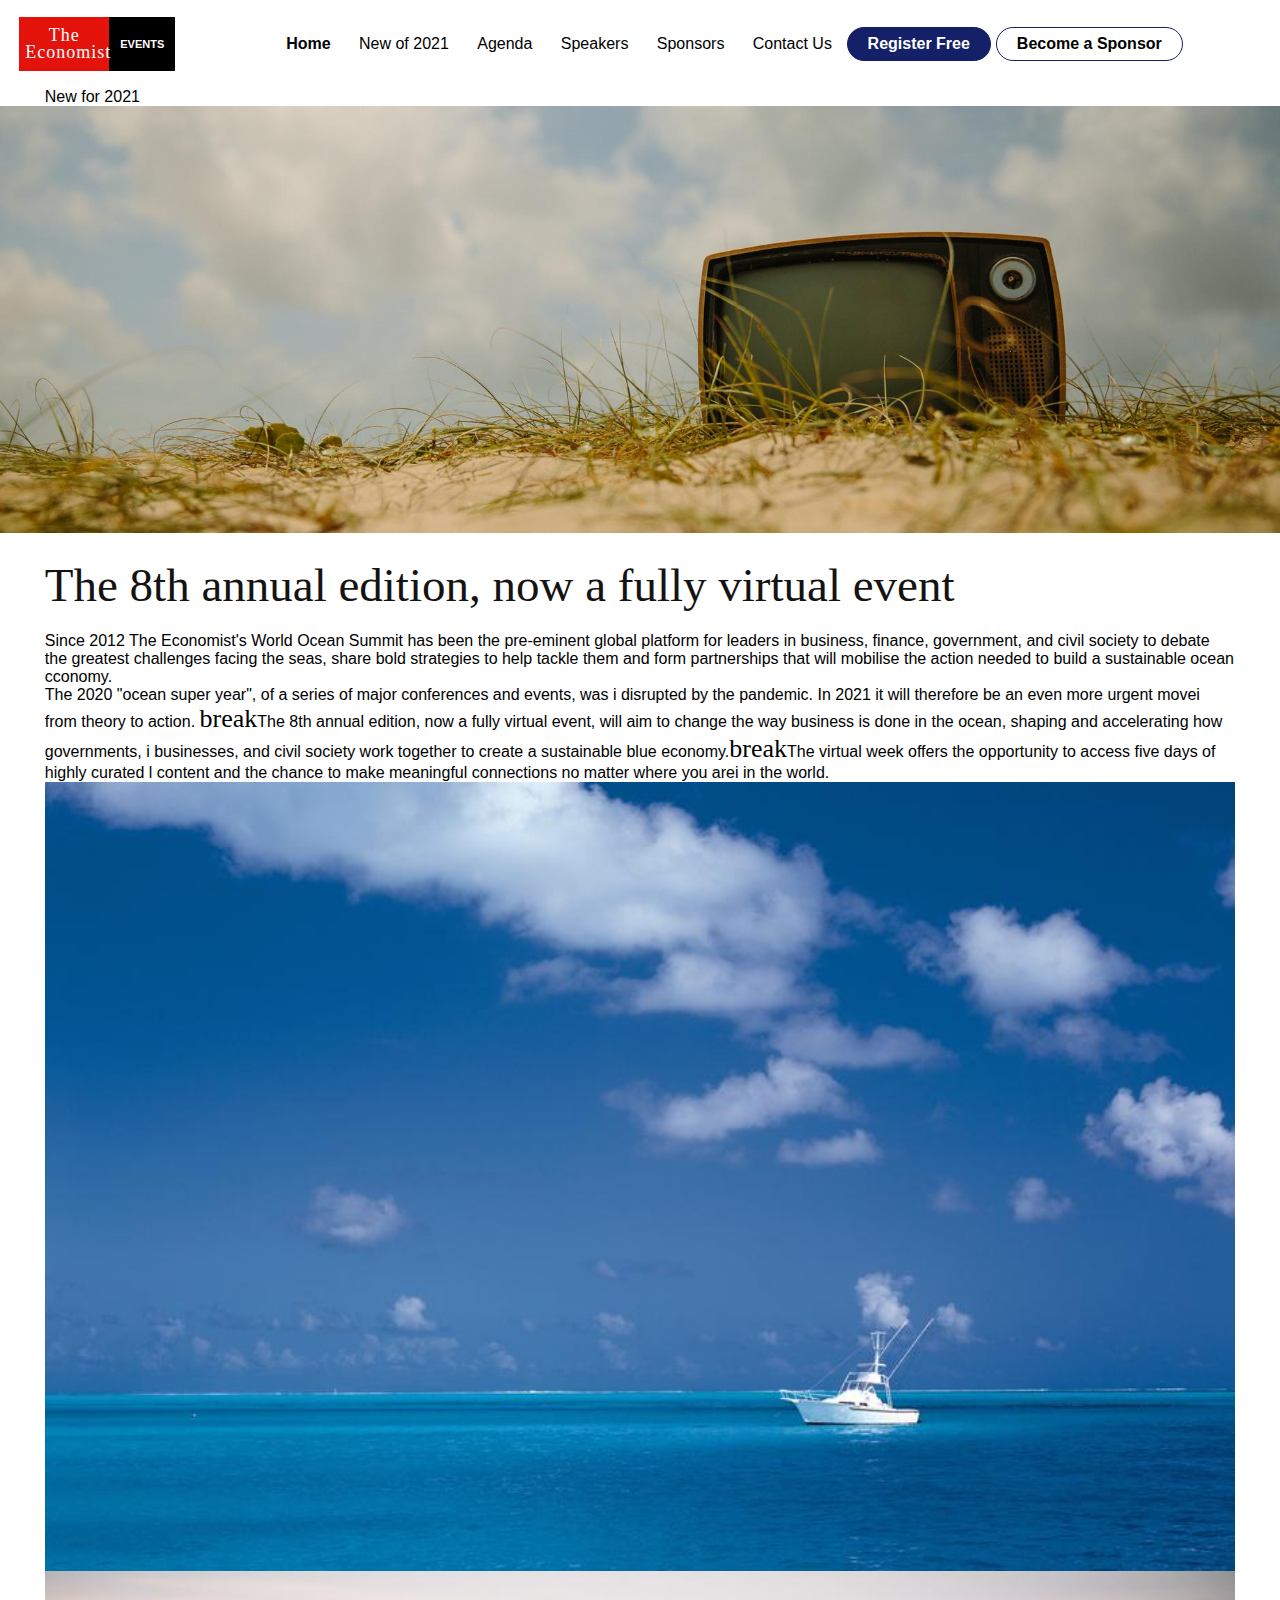
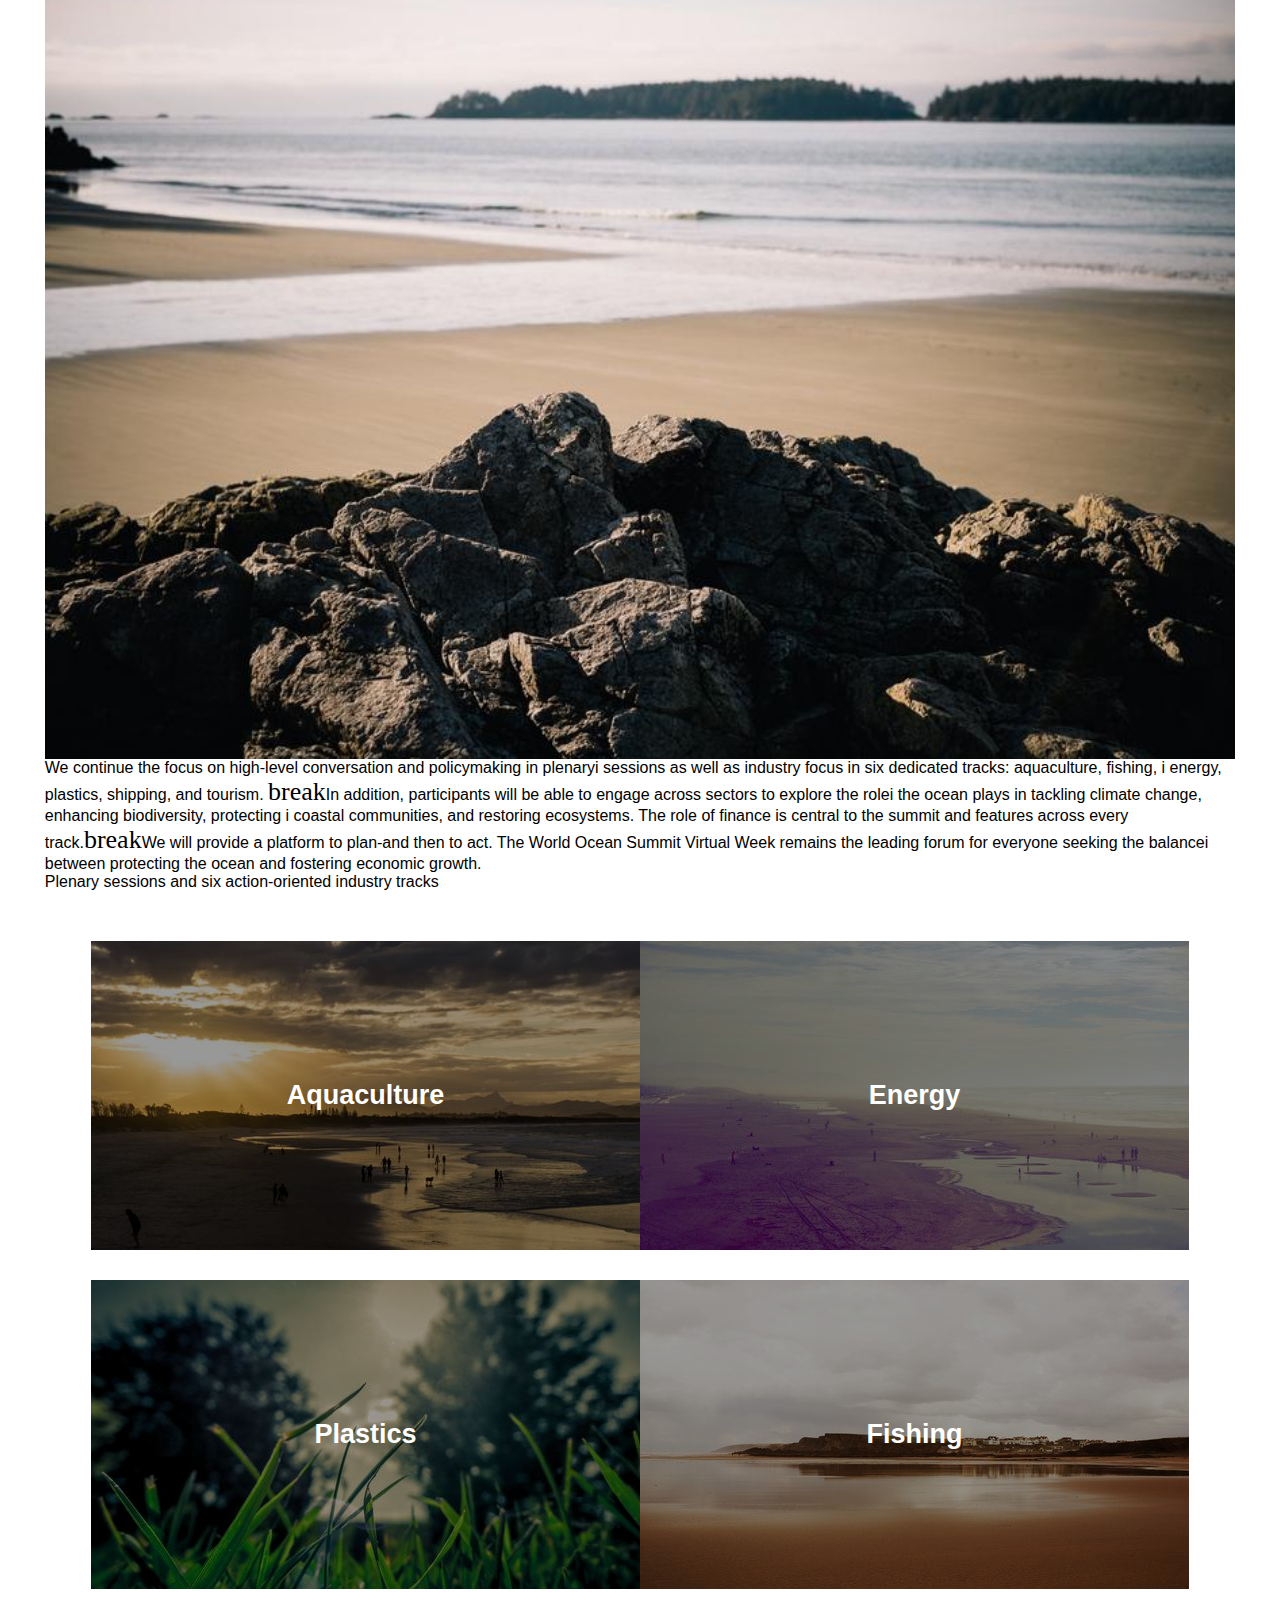
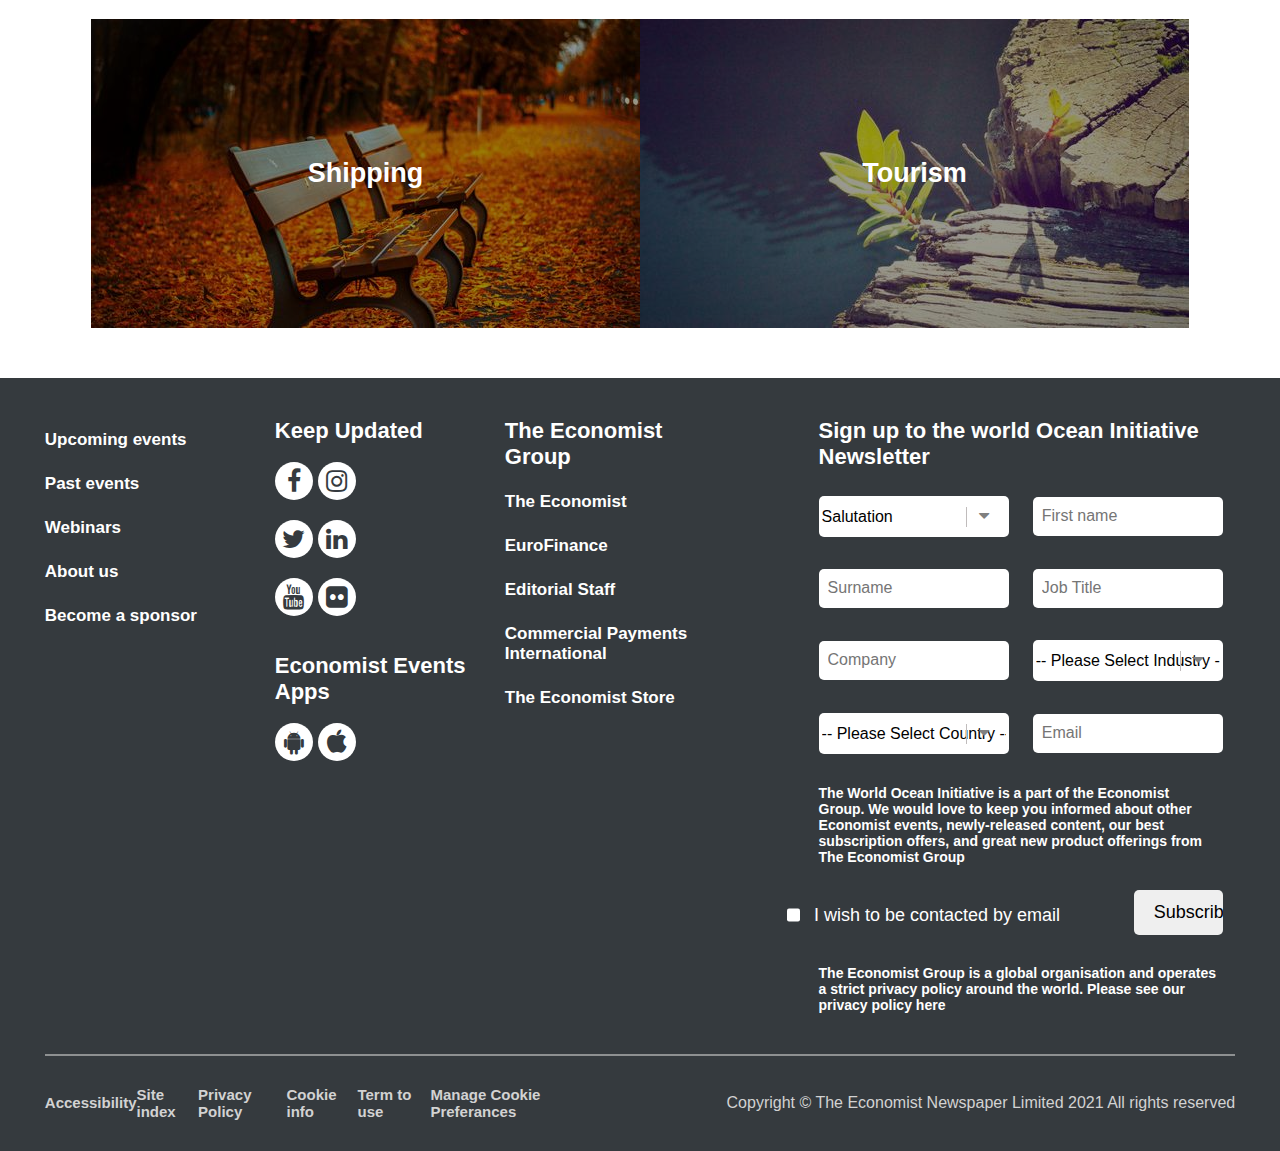
==== news.html @ fec97b0a "New page banner and article sections html done" ====
<!doctype html>

<!-- If multi-language site, reconsider usage of html lang declaration here. -->
<html lang="en">

<head>

	<meta charset="utf-8">

	<title>The Economist Events</title>

	<meta name="viewport" content="width=device-width, initial-scale=1, maximum-scale=1">


	<!-- Place favicon.ico in the root directory: mathiasbynens.be/notes/touch-icons -->
	<link rel="shortcut icon" href="favicon.ico" />

	<!--font-awesome link for icons-->
	<link rel="stylesheet" href="https://cdnjs.cloudflare.com/ajax/libs/font-awesome/4.7.0/css/font-awesome.min.css">

	<!-- Default style-sheet is for 'media' type screen (color computer display).  -->
	<link rel="stylesheet" media="screen" href="assets/css/style.css">

</head>

<body>
	<!--container start-->
	<div class="container">
		<!--header section start-->
		<header>
			<div class="wrapper">
				<h1 class="logo">
					<a href="index.html" title="The Economist Events">
						<span class="logo-left">The Economist</span>
						<span class="logo-right">EVENTS</span>
					</a>
				</h1>
				<nav>
					<div class="hamburger desktop-none">
						<span class="bar1">bar1</span>
						<span class="bar2">bar2</span>
						<span class="bar3">bar3</span>
					</div>
					<ul class="main-menu">
						<li class="menu-item"><a href="#fixme" title="Home" target="_blank" class="active">Home</a></li>
						<li class="menu-item"><a href="#fixme" title="New of 2021" target="_blank">New of 2021</a></li>
						<li class="menu-item"><a href="#fixme" title="Agenda" target="_blank">Agenda</a></li>
						<li class="menu-item"><a href="#fixme" title="Speakers" target="_blank">Speakers</a></li>
						<li class="menu-item"><a href="#fixme" title="Sponsors" target="_blank">Sponsors</a></li>
						<li class="menu-item"><a href="#fixme" title="Contact Us" target="_blank">Contact Us</a></li>
					</ul>
					<ul class="sub-menu">
						<li class="menu-item"><a href="#fixme" title="Register Free" target="_blank" class="active">Register
								Free</a></li>
						<li class="menu-item"><a href="#fixme" title="Become a Sponsor" target="_blank">Become a
								Sponsor</a></li>
					</ul>
				</nav>
			</div>
		</header>
		<!--header section start-->
		<!--main section start-->
		<main>
			<!-- News banner start -->
			<div class="news-banner">
				<div class="nbanner-heading">
					<div class="wrapper">
						<h2>New for 2021</h2>
					</div>
				</div>
				<div class="newbanner-main">
					<figure>
						<img src="assets/images/new1.jpg" alt="New banner">
					</figure>
					<div class="wrapper">
						<h3>The 8th annual edition, now a fully virtual event</h3>
						<p>Since 2012 The Economist's World Ocean Summit has been the pre-eminent global platform for leaders in
							business, finance, government, and civil society to debate the greatest challenges facing the seas, share
							bold strategies to help tackle them and form partnerships that will mobilise the action needed to build a
							sustainable ocean cconomy.</p>
					</div>
				</div>
			</div>
			<!-- News banner end -->

			<!-- super year article start -->
			<article class="superyear">
				<div class="wrapper">
					<div class="superyear-content">
						<p>The 2020 "ocean super year", of a series of major conferences and events, was i disrupted by the
							pandemic. In 2021 it will therefore be an even more urgent movei from theory to action. <span
								class="break">break</span>The 8th annual edition, now a fully virtual event, will aim to change the way
							business is done in the ocean, shaping and accelerating how governments, i businesses, and civil society
							work together to create a sustainable blue economy.<span class="break">break</span>The virtual week offers
							the opportunity to access five days of highly curated l content and the chance to make meaningful
							connections no matter where you arei in the world.</p>
					</div>
					<figure>
						<img src="assets/images/new2.jpg" alt="New2">
					</figure>
				</div>
			</article>
			<!-- super year article end -->

			<!-- Focus article start -->
			<article class="focus">
				<div class="wrapper">
					<figure>
						<img src="assets/images/new3.jpg" alt="New2">
					</figure>
					<div class="focus-content">
						<p>We continue the focus on high-level conversation and policymaking in plenaryi sessions as well as
							industry focus in six dedicated tracks: aquaculture, fishing, i energy, plastics, shipping, and tourism.
							<span class="break">break</span>In addition, participants will be able to engage across sectors to explore
							the rolei the ocean plays in tackling climate change, enhancing biodiversity, protecting i coastal
							communities, and restoring ecosystems. The role of finance is central to the summit and features across
							every track.<span class="break">break</span>We will provide a platform to plan-and then to act. The World
							Ocean Summit Virtual Week remains the leading forum for everyone seeking the balancei between protecting
							the ocean and fostering economic growth.</p>
					</div>
				</div>
			</article>
			<!-- Focus article end -->

			<!-- New plenary section start -->
			<section class="new-plenary">
				<div class="wrapper">
					<h2>Plenary sessions and six action-oriented industry tracks</h2>
					<ul class="plenary-gallery">
            <li>
              <figure>
                <img src="assets/images/image6.jpg" alt="Aquaculture">
                <figcaption><span>Aquaculture</span></figcaption>
              </figure>
            </li>
            <li>
              <figure>
                <img src="assets/images/image7.jpg" alt="Energy">
                <figcaption><span>Energy</span></figcaption>
              </figure>
            </li>
            <li>
              <figure>
                <img src="assets/images/image8.jpg" alt="Plastics">
                <figcaption><span>Plastics</span></figcaption>
              </figure>
            </li>
            <li>
              <figure>
                <img src="assets/images/image9.jpg" alt="Fishing">
                <figcaption><span>Fishing</span></figcaption>
              </figure>
            </li>
            <li>
              <figure>
                <img src="assets/images/image10.jpg" alt="Shipping">
                <figcaption><span>Shipping</span></figcaption>
              </figure>
            </li>
            <li>
              <figure>
                <img src="assets/images/image11.jpg" alt="Tourism">
                <figcaption><span>Tourism</span></figcaption>
              </figure>
            </li>
          </ul>
				</div>
			</section>
			<!-- New plenary section end -->

		</main>
		<!--main section end-->

		<!--footer section start-->
		<footer>
			<div class="wrapper">
				<div class="footer-up">
					<ul class="footer-menu">
						<li class="footer-item">
							<ul class="footer-submenu">
								<li class="submenu-item"><a href="#fixme" title="Upcoming Events">Upcoming events</a></li>
								<li class="submenu-item"><a href="#fixme" title="Past events">Past events</a></li>
								<li class="submenu-item"><a href="#fixme" title="Webinars">Webinars</a></li>
								<li class="submenu-item"><a href="#fixme" title="About us">About us</a></li>
								<li class="submenu-item"><a href="#fixme" title="Become a Sponsor">Become a sponsor</a></li>
							</ul>
						</li>
						<li class="social">
							<h4>Keep Updated</h4>
							<ul class="social-list">
								<li><a href="#fixme" title="Facebook" target="_blank" class="facebook"><span>facebook</span></a></li>
								<li><a href="#fixme" title="Tnstagram" target="_blank" class="instagram"><span>instagram</span></a></li>
								<li><a href="#fixme" title="Twitter" target="_blank" class="twitter"><span>twitter</span></a></li>
								<li><a href="#fixme" title="Linkdin" target="_blank" class="linkdin"><span>linkdin</span></a></li>
								<li><a href="#fixme" title="Youtube" target="_blank" class="youtube"><span>youtube</span></a></li>
								<li><a href="#fixme" title="Flicker" target="_blank" class="flicker"><span>flicker</span></a></li>
							</ul>
							<h4>Economist Events Apps</h4>
							<ul class="social-list">
								<li><a href="#fixme" title="Android" target="_blank" class="android"><span>Android</span></a></li>
								<li><a href="#fixme" title="Applestore" target="_blank" class="applestore"><span>Applestore</span></a>
								</li>
							</ul>
						</li>
						<li class="economist-group">
							<h4>The Economist Group</h4>
							<ul class="group-list">
								<li><a href="#fixme" title="The Economist" target="_blank">The Economist</a></li>
								<li><a href="#fixme" title="EuroFinance" target="_blank">EuroFinance</a></li>
								<li><a href="#fixme" title="Editorial Staff" target="_blank">Editorial Staff</a></li>
								<li><a href="#fixme" title="Commercial Payments International" target="_blank">Commercial Payments
										International</a></li>
								<li><a href="#fixme" title="The Economist Store" target="_blank">The Economist Store</a></li>
							</ul>
						</li>
					</ul>
					<div class="newsletter">
						<h4>Sign up to the world Ocean Initiative Newsletter</h4>
						<form action="#" class="newsletter-form">
							<div class="main-controls">
								<div class="form-control">
									<select name="type" id="type">
										<option value="salutation">Salutation</option>
										<option value="mister">Mr.</option>
										<option value="mistress">Mrs.</option>
									</select>
									<span class="error"></span>
								</div>
								<div class="form-control">
									<input type="text" placeholder="First name" class="fname">
									<span class="error"></span>
								</div>
								<div class="form-control">
									<input type="text" placeholder="Surname" class="sname">
									<span class="error"></span>
								</div>
								<div class="form-control">
									<input type="text" placeholder="Job Title" class="job">
									<span class="error"></span>
								</div>
								<div class="form-control">
									<input type="text" placeholder="Company" class="company">
									<span class="error"></span>
								</div>
								<div class="form-control">
									<select name="type" id="industry">
										<option value="industry">-- Please Select Industry --</option>
										<option value="hotels">Hotels</option>
										<option value="tourism">Tourism</option>
									</select>
									<span class="error"></span>
								</div>
								<div class="form-control">
									<select name="type" id="country">
										<option value="country">-- Please Select Country --</option>
										<option value="india">INIDA</option>
										<option value="usa">USA</option>
									</select>
									<span class="error"></span>
								</div>
								<div class="form-control">
									<input type="email" placeholder="Email" class="email">
									<span class="error"></span>
								</div>
							</div>
							<p>The World Ocean Initiative is a part of the Economist Group. We would love to keep you informed about
								other Economist events, newly-released content, our best subscription offers, and great new product
								offerings from The Economist Group</p>
							<div class="subscribe">
								<input type="checkbox" name="wish" id="wish">
								<label for="wish" class="wish">I wish to be contacted by email</label>
								<span class="error"></span>
								<input type="submit" value="Subscribe" class="subscribe">
							</div>
							<p>The Economist Group is a global organisation and operates a strict privacy policy around the world.
								Please see our privacy policy <a href="#fixme" title="Policy" target="_blank">here</a></p>
						</form>
					</div>
				</div>
				<div class="footer-dwn">
					<ul class="footer-dwnlist">
						<li><a href="#fixme" title="Accessibility" target="_blank">Accessibility</a></li>
						<li><a href="#fixme" title="Site index" target="_blank">Site index</a></li>
						<li><a href="#fixme" title="Privacy Policy" target="_blank">Privacy Policy</a></li>
						<li><a href="#fixme" title="Cookie info" target="_blank">Cookie info</a></li>
						<li><a href="#fixme" title="term to use" target="_blank">Term to use</a></li>
						<li><a href="#fixme" title="Manage Cookie Preferances" target="_blank">Manage Cookie Preferances</a></li>
					</ul>
					<span>Copyright &copy; The Economist Newspaper Limited 2021 All rights reserved</span>
				</div>
			</div>
			<div class="scrollbtn">
				<a href="#fixme" title="Go to Top"><span>Go</span></a>
			</div>
		</footer>
		<!--footer section end-->

	</div>
	<!--container end-->

	<script src="assets/js/script.js"></script>
</body>

</html>
---- assets/css/style.css ----
@charset "utf-8";
/* ==========================================================================
   1. CSS Reset Code
   ========================================================================== */

/* 1.1. Eric Meyers Reset
   http://meyerweb.com/eric/tools/css/reset/
   v2.0 | 20110126
   License: none (public domain)
   ========================================================================== */
html, body, div, span, applet, object, iframe, h1, h2, h3, h4, h5, h6, p,
blockquote, pre, a, abbr, acronym, address, big, cite, code, del, dfn, em, img,
ins, kbd, q, s, samp, small, strike, strong, sub, sup, tt, var, b, u, i, center,
dl, dt, dd, ol, ul, li, fieldset, form, label, legend, table, caption, tbody,
tfoot, thead, tr, th, td, article, aside, canvas, details, embed, figure,
figcaption, footer, header, hgroup, menu, nav, output, ruby, section, summary,
time, mark, audio, video {
  margin: 0;
  padding: 0;
  border: 0;
  font-size: 100%;
  font: inherit;
  vertical-align: baseline;
}

/* HTML5 display-role reset for older browsers */
article, aside, details, figcaption, figure,
footer, header, hgroup, menu, nav, section {
  display: block;
}

/* Force scrollbar */
html { overflow-y: scroll; }

/* Align radios and text inputs with their label */

input[type='radio'] { vertical-align: text-bottom; }

/* Hand cursor on clickable input elements */
label,
input[type='button'],
input[type='submit'],
button {
  cursor: pointer;
}

strong {
  font-weight: bold;
  font-family: inherit;
  font-size: inherit;
}

em { font-style: italic; }

img {
  width: 100%;
  border: 0;
  vertical-align: middle;
}

sub,
sup {
  vertical-align: baseline;
  position: relative;
  font-size: 55%;
  line-height: 0;
}

sup { top: -.7em; }
sub { bottom: -.25em; }

/* 1.2. Clear Fix
   ========================== */

.cf:before,
.cf:after {
  display: table;
  content: " ";
}

.cf:after { clear: both; }
.cf { *zoom: 1; }

/*for all*/
body {
  box-sizing: border-box;
  font-family: sans-serif;
}

a { 
  display: inline-block;
  text-decoration: none; 
}

li {
  display: inline-block;
  list-style-type: none;
}

/*for wrapper*/
.wrapper {
  max-width: 1837px;
  width: 93%;
  margin: 0 auto;
}
/*=================================
  Header styling starts here
=================================*/

/* humburder icon */

.hamburger { 
  width: 40px;
  height: 40px;
  display: none;
  position: absolute;
  right: 5%;
  top: 5%;
  z-index: 10;
}

.bar1,
.bar2,
.bar3 {
  width: 100%;
  border-top: 2px solid #000;
  text-indent: -99999px;
  height: 0;
  margin-bottom: 6px;
  float: left;
}

.hamburger.active .bar1 { transform: rotate(45deg) translateX(7px); }
.hamburger.active .bar2 { display: none; }
.hamburger.active .bar3 { transform: rotate(-45deg) translateX(5px); }

/* Main header */

header { width: 100%; }

header .wrapper {
  display: flex;
  padding: 17px 0;
  justify-content: space-between;
  align-items: center;
}

.logo { flex-basis: 12.5%; }

.logo a {
  width: 100%;
  display: flex;
  justify-content: center;
  align-items: center;
  text-align: center;
  color: #fff;
  background-color: #000;
}

.logo-left {
  width: 50%;
  padding: 10px 6px;
  display: block;
  font-size: 18px;
  letter-spacing: 1px;
  font-family: serif;
  line-height: 17px;
  background-color: #E3120B;
}

.logo-right {
  width: 50%;
  padding: 10px 7px;
  display: block;
  font-size: 11px;
  font-weight: bold;
}

nav,
.main-menu,
.sub-menu {
  display: flex;
  justify-content: space-between;
  align-items: center;
}

nav { flex-basis: 68.5%; }
nav a { color: #000; }
 
.main-menu { flex-basis: 65%; }

.main-menu a { font-size: 21px; }

.main-menu a:hover {text-decoration: underline;}
.main-menu a.active { font-weight: bold; }

.sub-menu { flex-basis: 31.5%; }

.sub-menu a {
  padding: 7px 20px;
  border: 1px solid #142068;
  border-radius: 20px;
  font-weight: bold;
  font-size: 17px;
  transition: ease .4s;
}

.sub-menu a:hover,
.sub-menu a.active {
  color: #fff;
  background-color: #142068;
}
/*=================================
  Header styling ends here
=================================*/  

/*=================================
  main styling starts here
=================================*/
/* banner start */
.banner { 
  width: 100%;
  position: relative;
  color: #fff;
}

.banner .wrapper {
  position: absolute;
  left: 50%;
  top: 50%;
  transform: translate(-50%, -50%);
  text-align: center;
  z-index: 2;
}

.banner > figure { position: relative; }

.banner > figure::before {
  content: '';
  width: 100%;
  height: 85%;
  position: absolute;
  left: 0;
  top: 0;
  background-color: rgba(144, 183, 177,.4);
}

.banner-heading {
  margin: 4.5% 0 2.5%;
  display: flex;
  justify-content: center;
  align-items: center;
  text-align: left;
}

.imagin-logo figure,
.banner-heading figure {
  width: 9.8%;
  border-radius: 50%;
  margin: 0 25px;
  overflow: hidden;
}

.heading-content h2 {
  margin: 9px 0;
  /* font-size: 4vw; */
  font-size: 74px;
  font-weight: bold;
  line-height: 59px;
  /* line-height: 3.2vw; */
  color: #fff;
}

.heading-content h2 span { 
  display: block;
  /* font-size: 3vw; */
  font-size: 54px;
 }

.heading-content span { font-size: 28px; }

.banner p {
  margin: 11px 0;
  font-size: 45px;
  font-weight: bold;
  font-family: serif;
}

.date {
  font-size: 26px;
  font-weight: bold;
}

.banner-btn { margin: 3.5% 0; }

.banner-btn a {
  padding: 8px 3.3%;
  border: 1px solid #fff;
  border-radius: 20px;
  margin: 0 15px;
  font-weight: bold;
  font-size: 18px;
  color: #fff;
  transition: ease .4s;
}

.banner-btn a:hover,
.banner-btn a.active {
  color: #40676f;
  background-color: #fff;
}

.banner-btn a.active { padding: 8px 4.5%; }
/* banner end */


/* tackel-question start */
.tackel-question { 
  width: 100%;
  text-align: center;
}

.tackel-question .wrapper { 
  width: 69.5%;
  padding: 33px 0 55px;
}

h3 {
  margin: 25px 0 20px;
  font-size: 47px;
  /* font-weight: bold; */
  font-family: serif;
  color: #151212;
}

.tackel-question p {
  padding: 0 6%;
  margin-bottom: 35px;
  font-size: 26px;
  line-height: 33px;
  font-family: serif;
  color: #22282e;
}

.tackel-list {
  display: flex;
  justify-content: space-between;
  align-items: center;
}

.tackel-item { 
  flex-basis: 31.5%;
  transition: ease .4s;
}

.plenary-gallery figure,  /* plenary-gallery section */
.tackel-item figure { position: relative; }

.plenary-gallery li:hover,  /* plenary-gallery section */
.tackel-item:hover { box-shadow: 0 0 20px rgba(0,0,0,.5);}

.plenary-gallery li:hover figcaption,  /* plenary-gallery section */
.tackel-item:hover figcaption { opacity: 0; }


.plenary-gallery figure figcaption,  /* plenary-gallery section */
.tackel-item figure figcaption {
  width: 100%;
  height: 100%;
  display: flex;
  justify-content: center;
  align-items: center;
  position: absolute;
  left: 0;
  top: 0;
  font-size: 27px;
  font-weight: bold;
  color: #fff;
  background-color: rgba(144, 183, 177,.6);
  transition: .6s;
}
/* tackel-question end */


/* plenary-sessions start */
.plenary-sessions { width: 100%; }

.plenary-sessions .wrapper { 
  padding: 10px 0 38px;
  text-align: center;
}

.plenary-sessions h3 + span {
  font-size: 24px;
  font-family: serif;
}

.plenary-gallery {
  margin: 35px 0;
  display: flex;
  justify-content: space-between;
  flex-wrap: wrap;
}

.plenary-gallery li { margin: 15px 0;}

.plenary-gallery figure figcaption {
  background-color: rgba(0,0,0,.4);
}
/* plenary-sessions end */

/* Main slider start */
.slider-main { 
  width: 100%;
  position: relative;
  box-sizing: border-box;
}

.slider-main .wrapper { 
  position: absolute;
  left: 50%;
  top: 50%;
  transform: translate(-50%, -50%);
}

.slider {
  width: 86%;
  margin: 0 auto;
  text-align: center;
}

.slider-main figure { position: relative; }

.slider-main figure::before {
  content: '';
  width: 100%;
  height: 100%;
  position: absolute;
  left: 0;
  top: 0;
  background-color: rgba(0,0,0,.2);
}

/* .slider li { display: none; }

.slider li:first-child {
  display: block;
} */

.slider-content {
  display: flex;
  justify-content: space-between;
  align-items: center;
  color: #fff;
}

.left-content { flex-basis: 45%; }

.left-content span {
  display: block;
  font-size: 28px;
  font-weight: bold;
}

span.count {
  margin: 35px 0;
  font-size: 12vw;
  font-weight: bold;
  font-family: serif;
}

.text-content {
  flex-basis: 50%;
  text-align: left;
}

.text-content p {
  font-size: 28px;
  font-weight: bold;
}

.slider .slick-prev:before, 
.slider .slick-next:before { opacity: 0; }
.slider .slick-dots { bottom: -23%; }

.slider .slick-dots li { margin: 0 10px; }

.slider .slick-dots li.slick-active button:before,
.slider li.slick-active button:before {
  opacity: .75;
  color: #fff;
}

.slider .slick-dots li button:before {
  margin: 0 20px;
  font-size: 23px;
  color: #dadada;
}

/* Main slider end */

/* imagining section start  */
.imagining { width: 100%; }

.imagining .wrapper {
  padding: 7% 0 5.3%;
  display: flex;
  justify-content: space-between;
  align-items: flex-start;
}
.imagin-logo {
  flex-basis: 39%;
  display: flex;
  justify-content: center;
  align-items: center;
}

.imagin-logo figure {
  width: 13%;
  border: 6px solid #45656b;
}

.imagin-logo h2 {
  font-size: 46px;
  font-weight: bold;
  line-height: 39px;
}

.imagin-logo-content { color: #45656b; }

.imagin-logo h2 span {
  display: block;
  font-size: 35px;
}

.imagin-logo-content > span { font-weight: bold; }
.imagining article { 
  flex-basis: 60%;
  color: #434246;
}

article h3 { 
  margin: 0;
  color: #262627;
} 

.imagining article p {
  padding-right: 17%;
  margin: 20px 0 33px;
  font-size: 26px;
  line-height: 29px;
  font-family: serif;
}

article span {
  font-size: 26px;
  font-family: serif;
}


.imagining .space { 
  display: block;
  text-indent: -99999px;
}

/* imagining section end  */

/*=================================
  main styling ends here
=================================*/

/*=================================
  footer styling starts here
=================================*/ 
footer { 
  background-color: #353a3e;
  color: #fff;
}

footer a { color: #fff; }

footer h4 {
  margin-bottom: 10px;
  font-size: 22px;
  font-weight: bold;
}

.footer-up { 
  padding: 40px 0 26px;
  display: flex;
  justify-content: space-between;
  align-items: flex-start;
}

.footer-menu {
  display: flex;
  flex-basis: 56%;
  justify-content: space-between;
}

.footer-menu li {
  display: block;
  flex-basis: 31%;
}

.footer-submenu a,
.group-list a {
  font-size: 17px;
  font-weight: bold;
  padding: 12px 0;
  transition: ease .4s;
}

.footer-submenu a:hover,
.group-list a:hover { text-decoration: underline; }

.newsletter { flex-basis: 35%; }

.social-list {
  width: 60%;
  margin-bottom: 25px;
  display: flex;
  flex-wrap: wrap;
}

.social-list li { 
  margin: 8px 5px 8px 0;
  flex-basis: 30%;
}

.social-list span { 
  text-indent: -99999px;
  float: left;
}

.social-list a {
  width: 38px;
  height: 38px;
  border-radius: 50%;
  display: inline-block;
  position: relative;
  background-color: #fff;
}

.social-list a::after {
  position: absolute;
  left: 50%;
  top: 50%;
  transform: translate(-50%, -50%);
  font-family: fontAwesome;
  font-size: 25px;
  color: #353a3e;
}

.facebook::after { content: '\f09a'; }
.instagram::after { content: '\f16d'; }
.twitter::after { content: '\f099'; }
.linkdin::after { content: '\f0e1'; }
.youtube::after { content: '\f167'; }
.flicker::after { content: '\f16e'; }
.android::after { content: '\f17b'; }
.applestore::after { content: '\f179'; }

.social-list a:hover::after { opacity: .5; }

/* newsletter-form start */

.error { color: #E3120B; }

.main-controls {
  width: 97%;
  display: flex;
  justify-content: space-between;
  align-items: center;
  flex-wrap: wrap;
}

.form-control {
  margin: 6px 0;
  flex-basis: 47%;
  position: relative;
}

.form-control select,
.form-control input {
  width: 100%;
  padding: 12px 9px;
  border-radius: 5px;
  margin: 10px 0;
  box-sizing: border-box;
  outline: none;
  border: none;
}

.form-control select {
  height: 100%;
  padding: 12px 3px;
  font-size: 16px;
  -webkit-appearance: none;
  appearance: none;
  background-color: #fff;
}
.form-control:nth-child(1)::after,
.form-control:nth-child(6)::after,
.form-control:nth-child(7)::after {
  content: '\f0d7';
  height: 20px;
  padding: 0 12px;
  border-left: 1px solid #c0bcbc;
  position: absolute;
  right: 4%;
  top: 50%;
  font-size: 18px;
  font-family: fontAwesome;
  color: #808080;
  transform: translateY(-50%);
 
}

.main-controls ::placeholder {
  font-size: 16px;
  /* font-weight: bold; */
}

.newsletter p {
  padding-right: 18px;
  margin: 15px 0;
  font-size: 14px;
  font-weight: bold;
}

.subscribe {
  width: 97%;
  margin: 10px 0 15px;
  display: flex;
  justify-content: space-between;
  align-items: center;
}

#wish {
  appearance: none;
  -webkit-appearance: none;
}

.wish {
  position: relative;
  left: -8%;
  font-size: 18px;
  color: #fff;
}

.wish::after {
  content: '';
  width: 13px;
  height: 13px;
  border-radius: 2px;
  position: absolute;
  left: -11%;
  top: 50%;
  transform: translateY(-50%);
  background-color: #fff;
}

#wish:checked~.wish::before {
  content: '';
  width: 15px;
  height: 10px;
  position: absolute;
  left: -11%;
  top: -7%;
  border-left: 2px solid #000;
  border-bottom: 2px solid #000;
  transform: rotate(-45deg);
  z-index: 5;
}

input[type="checkbox"] {
  appearance: none;
  -webkit-appearance: none;
}

input[type="submit"] {
  width: 22%;
  padding: 12px 20px;
  border-radius: 5px;
  border: none;
  outline: none;
  text-align: center;
  font-size: 18px;
  transition: ease-in .4s;
}

input[type="submit"]:hover {
  color: #d2d2d2;
  background-color: #000;
}
/* newsletter-form end */


.footer-dwnlist,
.footer-dwn {
  display: flex;
  justify-content: space-between;
  align-items: center;
}

.footer-dwn {
  padding: 2.5% 0;
  border-top: 2px solid #8E9091;
  color: #d2d2d2;
}

.footer-dwn a {
  font-size: 15px;
  font-weight: bold;
  color: #d2d2d2;
}

.footer-dwn a:hover { text-decoration: underline; }

.footer-dwnlist { flex-basis: 47%; }

/* Scroll btn */
.scrollbtn { 
  width: 61px;
  height: 61px;
  border-radius: 50%;
  display: none;
  position: fixed;
  bottom: 5%;
  right: 3.5%;
  z-index: 10;
  background-color: #fff;
  box-shadow: 0 3px 5px rgba(0,0,0,.2);
}

.scrollbtn.active { display: block; }

.scrollbtn a { 
  width: 61px;
  height: 61px;
  position: relative; 
}

.scrollbtn a::after {
  content: '\f077';
  position: absolute;
  left: 50%;
  top: 50%;
  transform: translate(-50%, -50%);
  font-size: 30px;
  font-family: fontAwesome;
  color: #149B92;

}

.scrollbtn span {
  text-indent: -99999px;
  float: left;
}
 /*=================================
  footer styling ends here
=================================*/ 

/*media query starts*/
/*media query for 995px starts here*/
@media only screen and (max-width: 1731px) {

header .wrapper { width: 97%;}
nav { flex-basis: 78.5%; }
.main-menu { flex-basis: 56%; }

.sub-menu { 
  flex-basis: 42.5%;
  justify-content: flex-start;
}

.sub-menu .menu-item { margin-right: 5px; }

.sub-menu a,
.main-menu a { font-size: 16px; }

  /* plenary-gallery section start */
  .plenary-gallery { justify-content: center; }
  /* plenary-gallery section end */
}  

@media only screen and (max-width: 1024px) {

/* Header start */

.hamburger { display: block; }

.main-menu { 
  width: 100%;
  height: 80%; 
  padding-top: 30px;
  flex-direction: column;
  justify-content: space-evenly;
  position: absolute;
  left: 0;
  top: 0;
  z-index: 3;
  transform: scaleY(0);
  transform-origin: top;
  transition: ease .4s;
  background-color: #40676f;
  }
  .main-menu a { color: #fff; }
  
.sub-menu { display: none; }
.main-menu.active { transform: scaleY(1); }

nav { 
  width: 100%;
  height: 100%;
  position: absolute;
  left: 0;
  top: 0;
  flex-direction: column; 
  text-align: center;
}

/* .menu-item { margin: 1px 0; } */
/* Header end */

/* Banner start */
.heading-content h2 {
  font-size: 48px;
  line-height: 38px;
}
.heading-content span { font-size: 18px; }
.heading-content h2 span { font-size: 33px; }

.banner p { font-size: 30px; }
.date { font-size: 18px; }

/* Banner end */


/* Slider section start */

.slider .wrapper { width: 100%; }

.left-content { flex-basis: 26%; }
.text-content { flex-basis: 70%; }

.text-content p { font-size: 20px; }
.left-content span { font-size: 18px; }
span.count { 
  margin: 0;
  font-size: 8vw; }

/* Slider section end */

/* imagining section start */

.imagining .wrapper { flex-direction: column; }
.imagining article p { font-size: 20px; }
/* imagining section end */


/* Footer section start */
.footer-up { flex-direction: column; }
footer h4 { font-size: 20px; }
.footer-submenu a, 
.footer-menu { width: 100%; }
.footer-item { flex-basis: 25%; }
.group-list a { font-size: 16px; }
.newsletter { margin: 40px 0; }

.social-list a {
  width: 30px;
  height: 30px;
}
.social-list a::after { font-size: 17px; }

.footer-dwn { flex-direction: column; }

.footer-dwnlist {
  width: 100%;
  margin: 10px 0;
  flex-direction: column;
}

.footer-dwnlist li { padding: 10px 0;}

.footer-dwn span {
  font-size: 14px;
  width: 100%;
  text-align: center;
}

  /* Footer section end */
}


@media only screen and (max-width: 995px) {
  
/* tackel-question section start */
.tackel-list { flex-direction: column; }
.tackel-item { margin: 10px 0; }

.tackel-question p { 
  font-size: 20px;
  line-height: 25px;
  text-align: left;
}

h3 { font-size: 35px; }
/* tackel-question section end */

/* imagining section start */
.imagin-logo h2 {
  font-size: 35px;
  line-height: 30px;
}

.imagin-logo h2 span { font-size: 25px; }
.imagin-logo figure { width: 8%; }
/* imagining section end */


/* Footer section start */
.footer-menu { 
  flex-direction: column;
  text-align: center;
} 

.footer-menu li { margin: 25px 0; }

.social-list { 
  width: 100%;
  justify-content: center;
}

.social-list li { 
  margin: 0 6px;  
  flex-basis: unset;
}

.social h4,
.newsletter h4 {
  margin: 10px 0;
  text-align: center;
}

.main-controls { flex-direction: column; }

.form-control { 
  width: 50%;
  margin: 0 auto;
}

.subscribe { flex-direction: column; }

.form-control select,
input[type="submit"] { font-size: 14px; }

.wish { 
  margin: 0;
  font-size: 14px;
}

}

@media only screen and (max-width: 640px) {

.banner  .wrapper { width: 100%; }
.heading-content h2 {
  margin: 0;
  font-size: 26px;
  line-height: 23px;
}
.banner-heading { margin: 0; }
.heading-content h2 span { font-size: 18px; }

.date,
.heading-content span { font-size: 15px; }

.banner p { 
  margin: 2px 0;
  font-size: 25px; 
} 

.banner-btn { margin: 5px 0; }
.banner-btn a.active,
.banner-btn a { 
  padding: 5px 2%;
  font-size: 13px;
}

.text-content p { font-size: 14px; }

.left-content span,
.slider .slick-dots li button:before { font-size: 14px; }

span.count { font-size: 20px; }
  
}
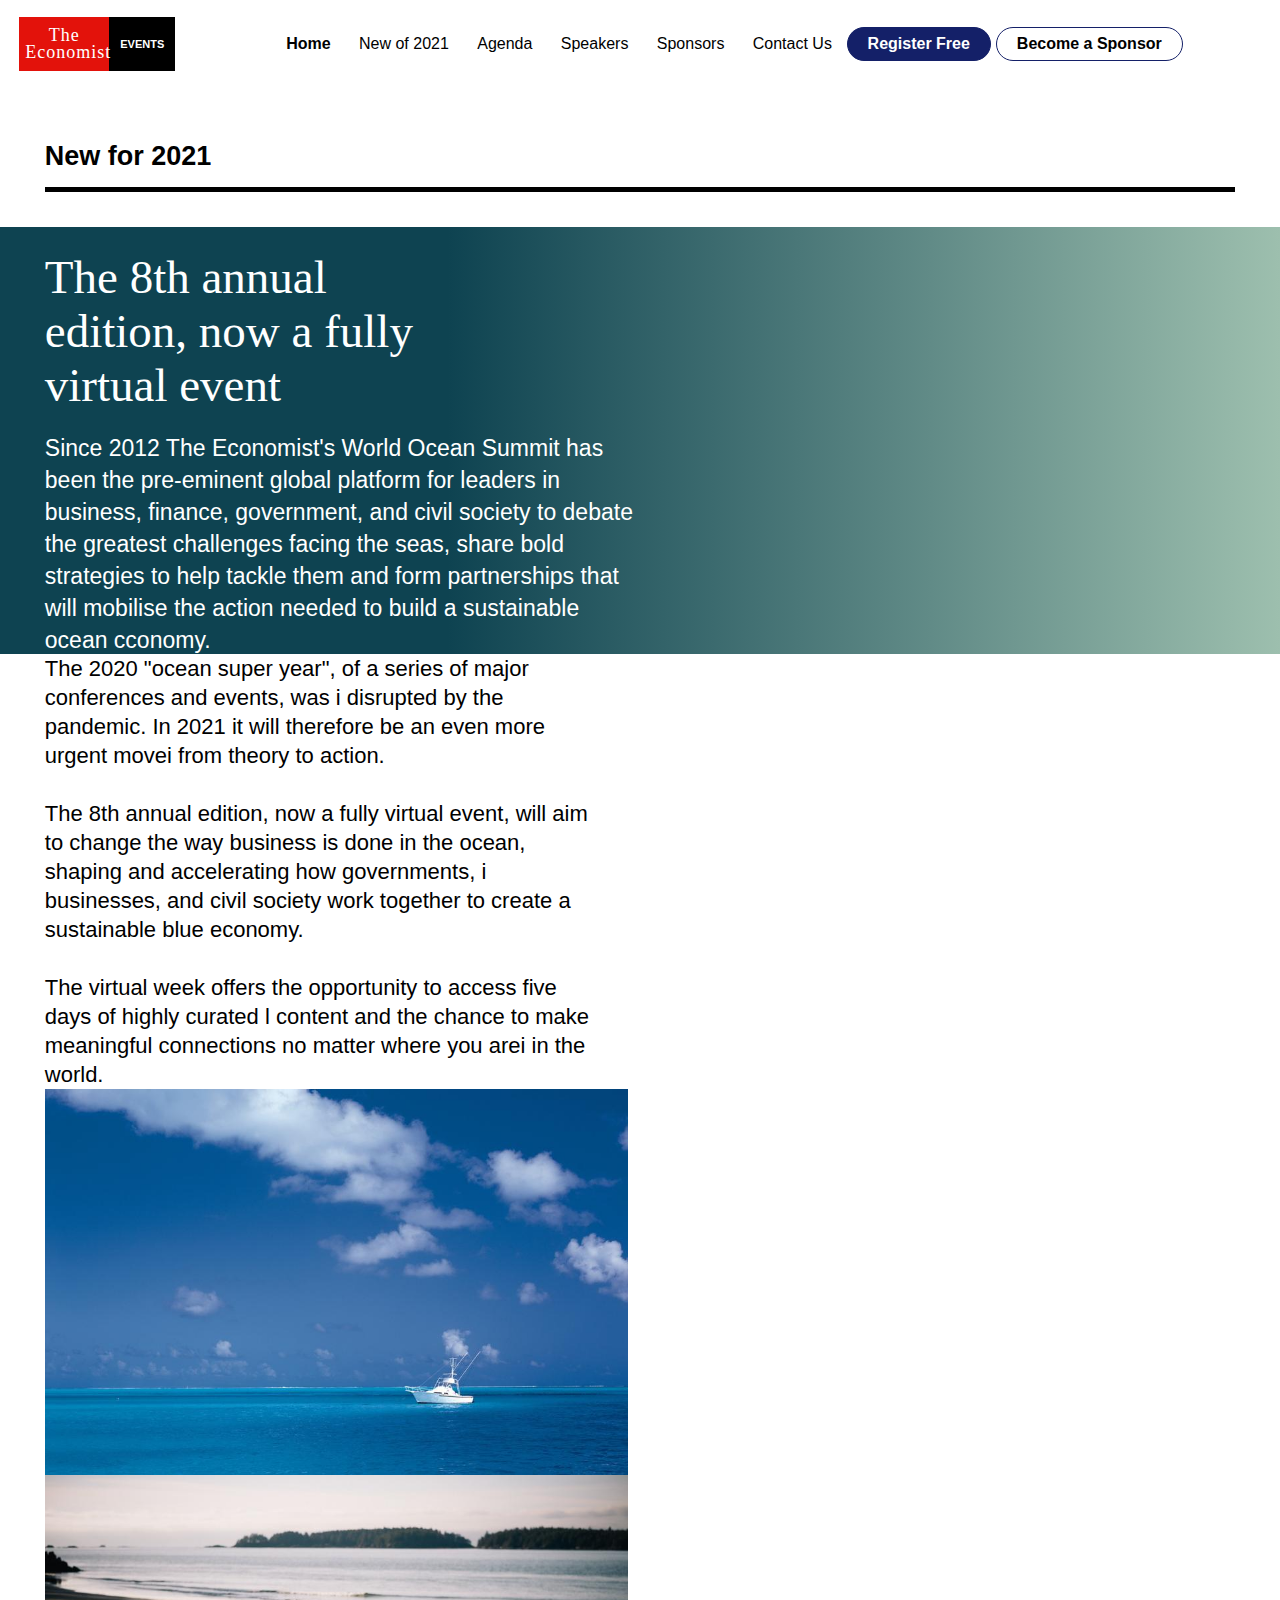
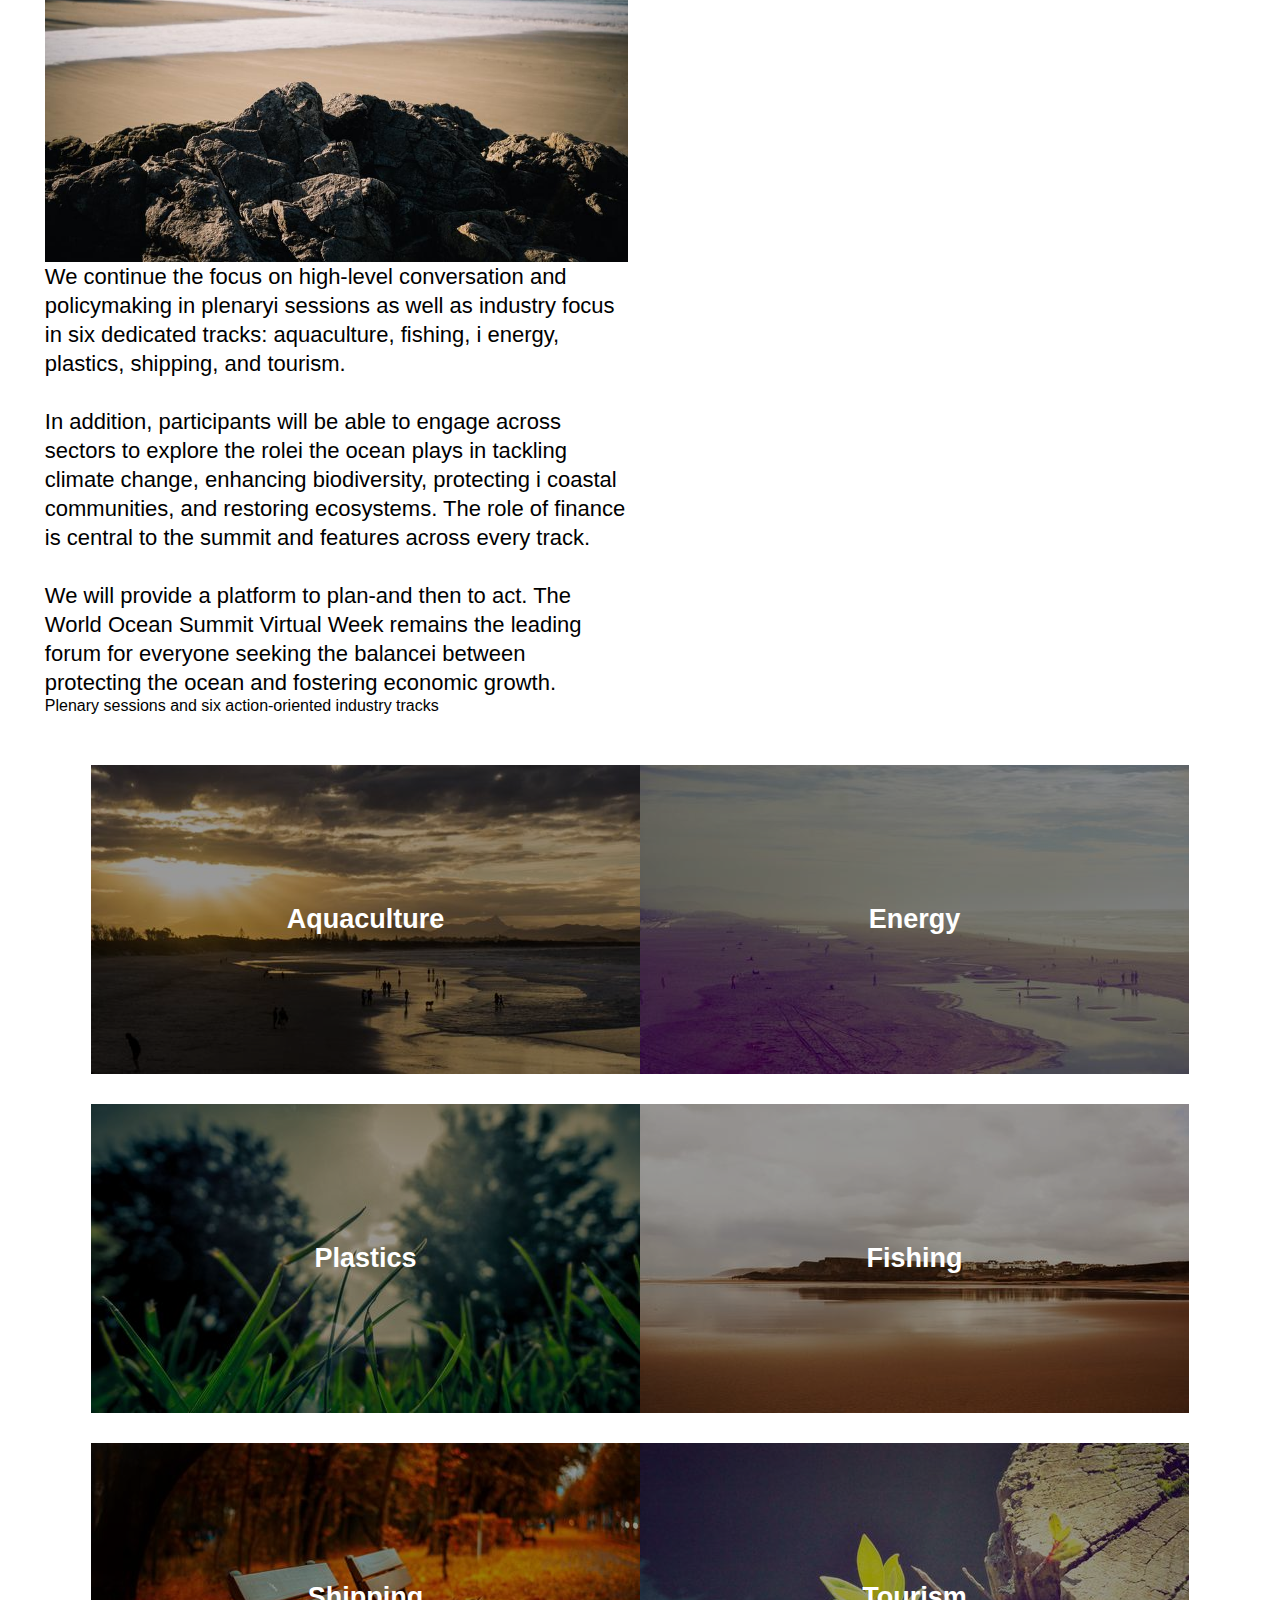
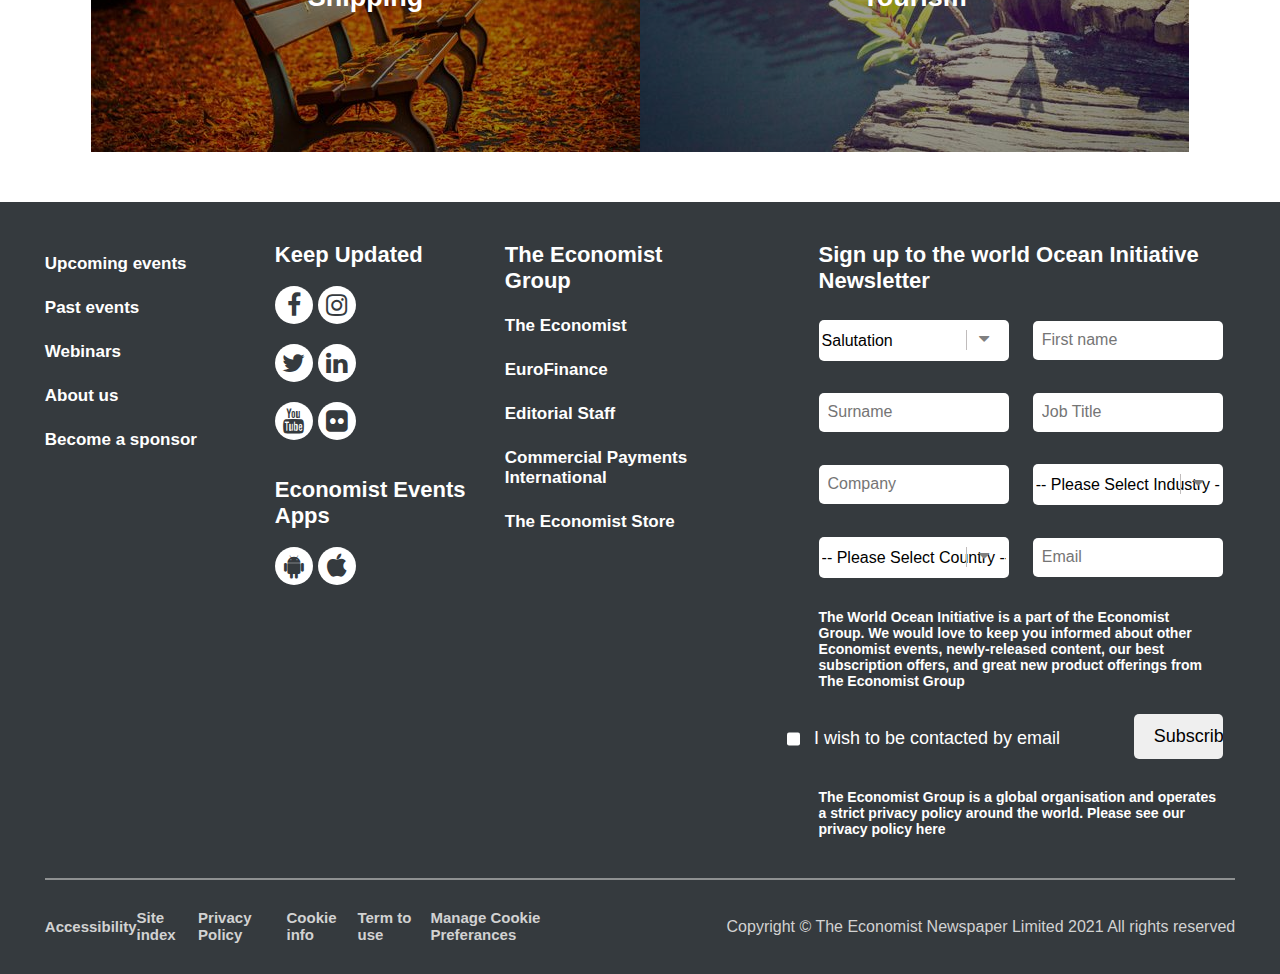
==== commit 488aefd5: "modify article section" ====
--- a/news.html
+++ b/news.html
@@ -50,7 +50,8 @@
 						<li class="menu-item"><a href="#fixme" title="Contact Us" target="_blank">Contact Us</a></li>
 					</ul>
 					<ul class="sub-menu">
-						<li class="menu-item"><a href="#fixme" title="Register Free" target="_blank" class="active">Register
+						<li class="menu-item"><a href="#fixme" title="Register Free" target="_blank"
+								class="active">Register
 								Free</a></li>
 						<li class="menu-item"><a href="#fixme" title="Become a Sponsor" target="_blank">Become a
 								Sponsor</a></li>
@@ -74,9 +75,12 @@
 					</figure>
 					<div class="wrapper">
 						<h3>The 8th annual edition, now a fully virtual event</h3>
-						<p>Since 2012 The Economist's World Ocean Summit has been the pre-eminent global platform for leaders in
-							business, finance, government, and civil society to debate the greatest challenges facing the seas, share
-							bold strategies to help tackle them and form partnerships that will mobilise the action needed to build a
+						<p>Since 2012 The Economist's World Ocean Summit has been the pre-eminent global platform for
+							leaders in
+							business, finance, government, and civil society to debate the greatest challenges facing
+							the seas, share
+							bold strategies to help tackle them and form partnerships that will mobilise the action
+							needed to build a
 							sustainable ocean cconomy.</p>
 					</div>
 				</div>
@@ -84,86 +88,94 @@
 			<!-- News banner end -->
 
 			<!-- super year article start -->
-			<article class="superyear">
+			<article class="superyear-focus">
 				<div class="wrapper">
-					<div class="superyear-content">
-						<p>The 2020 "ocean super year", of a series of major conferences and events, was i disrupted by the
-							pandemic. In 2021 it will therefore be an even more urgent movei from theory to action. <span
-								class="break">break</span>The 8th annual edition, now a fully virtual event, will aim to change the way
-							business is done in the ocean, shaping and accelerating how governments, i businesses, and civil society
-							work together to create a sustainable blue economy.<span class="break">break</span>The virtual week offers
-							the opportunity to access five days of highly curated l content and the chance to make meaningful
-							connections no matter where you arei in the world.</p>
-					</div>
-					<figure>
-						<img src="assets/images/new2.jpg" alt="New2">
-					</figure>
+					<div class="superyear">
+						<div class="superyear-content">
+							<p>The 2020 "ocean super year", of a series of major conferences and events, was i disrupted
+								by the
+								pandemic. In 2021 it will therefore be an even more urgent movei from theory to action.
+								<span class="break">break</span>The 8th annual edition, now a fully virtual event, will
+								aim to change the way
+								business is done in the ocean, shaping and accelerating how governments, i businesses,
+								and civil society
+								work together to create a sustainable blue economy.<span class="break">break</span>The
+								virtual week offers
+								the opportunity to access five days of highly curated l content and the chance to make
+								meaningful
+								connections no matter where you arei in the world.</p>
+						</div>
+						<figure>
+							<img src="assets/images/new2.jpg" alt="New2">
+						</figure>
+					</div>
+					<div class="focus">
+						<figure>
+							<img src="assets/images/new3.jpg" alt="New2">
+						</figure>
+						<div class="focus-content">
+							<p>We continue the focus on high-level conversation and policymaking in plenaryi sessions as
+								well as
+								industry focus in six dedicated tracks: aquaculture, fishing, i energy, plastics,
+								shipping, and tourism.
+								<span class="break">break</span>In addition, participants will be able to engage across
+								sectors to explore
+								the rolei the ocean plays in tackling climate change, enhancing biodiversity, protecting
+								i coastal
+								communities, and restoring ecosystems. The role of finance is central to the summit and
+								features across
+								every track.<span class="break">break</span>We will provide a platform to plan-and then
+								to act. The World
+								Ocean Summit Virtual Week remains the leading forum for everyone seeking the balancei
+								between protecting
+								the ocean and fostering economic growth.</p>
+						</div>
+					</div>
 				</div>
 			</article>
-			<!-- super year article end -->
-
-			<!-- Focus article start -->
-			<article class="focus">
-				<div class="wrapper">
-					<figure>
-						<img src="assets/images/new3.jpg" alt="New2">
-					</figure>
-					<div class="focus-content">
-						<p>We continue the focus on high-level conversation and policymaking in plenaryi sessions as well as
-							industry focus in six dedicated tracks: aquaculture, fishing, i energy, plastics, shipping, and tourism.
-							<span class="break">break</span>In addition, participants will be able to engage across sectors to explore
-							the rolei the ocean plays in tackling climate change, enhancing biodiversity, protecting i coastal
-							communities, and restoring ecosystems. The role of finance is central to the summit and features across
-							every track.<span class="break">break</span>We will provide a platform to plan-and then to act. The World
-							Ocean Summit Virtual Week remains the leading forum for everyone seeking the balancei between protecting
-							the ocean and fostering economic growth.</p>
-					</div>
-				</div>
-			</article>
-			<!-- Focus article end -->
 
 			<!-- New plenary section start -->
 			<section class="new-plenary">
 				<div class="wrapper">
 					<h2>Plenary sessions and six action-oriented industry tracks</h2>
 					<ul class="plenary-gallery">
-            <li>
-              <figure>
-                <img src="assets/images/image6.jpg" alt="Aquaculture">
-                <figcaption><span>Aquaculture</span></figcaption>
-              </figure>
-            </li>
-            <li>
-              <figure>
-                <img src="assets/images/image7.jpg" alt="Energy">
-                <figcaption><span>Energy</span></figcaption>
-              </figure>
-            </li>
-            <li>
-              <figure>
-                <img src="assets/images/image8.jpg" alt="Plastics">
-                <figcaption><span>Plastics</span></figcaption>
-              </figure>
-            </li>
-            <li>
-              <figure>
-                <img src="assets/images/image9.jpg" alt="Fishing">
-                <figcaption><span>Fishing</span></figcaption>
-              </figure>
-            </li>
-            <li>
-              <figure>
-                <img src="assets/images/image10.jpg" alt="Shipping">
-                <figcaption><span>Shipping</span></figcaption>
-              </figure>
-            </li>
-            <li>
-              <figure>
-                <img src="assets/images/image11.jpg" alt="Tourism">
-                <figcaption><span>Tourism</span></figcaption>
-              </figure>
-            </li>
-          </ul>
+						<li>
+							<figure>
+								<img src="assets/images/image6.jpg" alt="Aquaculture">
+								<figcaption><span>Aquaculture</span></figcaption>
+							</figure>
+						</li>
+						<li>
+							<figure>
+								<img src="assets/images/image7.jpg" alt="Energy">
+								<figcaption><span>Energy</span></figcaption>
+							</figure>
+						</li>
+						<li>
+							<figure>
+								<img src="assets/images/image8.jpg" alt="Plastics">
+								<figcaption><span>Plastics</span></figcaption>
+							</figure>
+						</li>
+						<li>
+							<figure>
+								<img src="assets/images/image9.jpg" alt="Fishing">
+								<figcaption><span>Fishing</span></figcaption>
+							</figure>
+						</li>
+						<li>
+							<figure>
+								<img src="assets/images/image10.jpg" alt="Shipping">
+								<figcaption><span>Shipping</span></figcaption>
+							</figure>
+						</li>
+						<li>
+							<figure>
+								<img src="assets/images/image11.jpg" alt="Tourism">
+								<figcaption><span>Tourism</span></figcaption>
+							</figure>
+						</li>
+					</ul>
 				</div>
 			</section>
 			<!-- New plenary section end -->
@@ -178,27 +190,37 @@
 					<ul class="footer-menu">
 						<li class="footer-item">
 							<ul class="footer-submenu">
-								<li class="submenu-item"><a href="#fixme" title="Upcoming Events">Upcoming events</a></li>
+								<li class="submenu-item"><a href="#fixme" title="Upcoming Events">Upcoming events</a>
+								</li>
 								<li class="submenu-item"><a href="#fixme" title="Past events">Past events</a></li>
 								<li class="submenu-item"><a href="#fixme" title="Webinars">Webinars</a></li>
 								<li class="submenu-item"><a href="#fixme" title="About us">About us</a></li>
-								<li class="submenu-item"><a href="#fixme" title="Become a Sponsor">Become a sponsor</a></li>
+								<li class="submenu-item"><a href="#fixme" title="Become a Sponsor">Become a sponsor</a>
+								</li>
 							</ul>
 						</li>
 						<li class="social">
 							<h4>Keep Updated</h4>
 							<ul class="social-list">
-								<li><a href="#fixme" title="Facebook" target="_blank" class="facebook"><span>facebook</span></a></li>
-								<li><a href="#fixme" title="Tnstagram" target="_blank" class="instagram"><span>instagram</span></a></li>
-								<li><a href="#fixme" title="Twitter" target="_blank" class="twitter"><span>twitter</span></a></li>
-								<li><a href="#fixme" title="Linkdin" target="_blank" class="linkdin"><span>linkdin</span></a></li>
-								<li><a href="#fixme" title="Youtube" target="_blank" class="youtube"><span>youtube</span></a></li>
-								<li><a href="#fixme" title="Flicker" target="_blank" class="flicker"><span>flicker</span></a></li>
+								<li><a href="#fixme" title="Facebook" target="_blank"
+										class="facebook"><span>facebook</span></a></li>
+								<li><a href="#fixme" title="Tnstagram" target="_blank"
+										class="instagram"><span>instagram</span></a></li>
+								<li><a href="#fixme" title="Twitter" target="_blank"
+										class="twitter"><span>twitter</span></a></li>
+								<li><a href="#fixme" title="Linkdin" target="_blank"
+										class="linkdin"><span>linkdin</span></a></li>
+								<li><a href="#fixme" title="Youtube" target="_blank"
+										class="youtube"><span>youtube</span></a></li>
+								<li><a href="#fixme" title="Flicker" target="_blank"
+										class="flicker"><span>flicker</span></a></li>
 							</ul>
 							<h4>Economist Events Apps</h4>
 							<ul class="social-list">
-								<li><a href="#fixme" title="Android" target="_blank" class="android"><span>Android</span></a></li>
-								<li><a href="#fixme" title="Applestore" target="_blank" class="applestore"><span>Applestore</span></a>
+								<li><a href="#fixme" title="Android" target="_blank"
+										class="android"><span>Android</span></a></li>
+								<li><a href="#fixme" title="Applestore" target="_blank"
+										class="applestore"><span>Applestore</span></a>
 								</li>
 							</ul>
 						</li>
@@ -208,9 +230,11 @@
 								<li><a href="#fixme" title="The Economist" target="_blank">The Economist</a></li>
 								<li><a href="#fixme" title="EuroFinance" target="_blank">EuroFinance</a></li>
 								<li><a href="#fixme" title="Editorial Staff" target="_blank">Editorial Staff</a></li>
-								<li><a href="#fixme" title="Commercial Payments International" target="_blank">Commercial Payments
+								<li><a href="#fixme" title="Commercial Payments International"
+										target="_blank">Commercial Payments
 										International</a></li>
-								<li><a href="#fixme" title="The Economist Store" target="_blank">The Economist Store</a></li>
+								<li><a href="#fixme" title="The Economist Store" target="_blank">The Economist Store</a>
+								</li>
 							</ul>
 						</li>
 					</ul>
@@ -263,8 +287,10 @@
 									<span class="error"></span>
 								</div>
 							</div>
-							<p>The World Ocean Initiative is a part of the Economist Group. We would love to keep you informed about
-								other Economist events, newly-released content, our best subscription offers, and great new product
+							<p>The World Ocean Initiative is a part of the Economist Group. We would love to keep you
+								informed about
+								other Economist events, newly-released content, our best subscription offers, and great
+								new product
 								offerings from The Economist Group</p>
 							<div class="subscribe">
 								<input type="checkbox" name="wish" id="wish">
@@ -272,8 +298,10 @@
 								<span class="error"></span>
 								<input type="submit" value="Subscribe" class="subscribe">
 							</div>
-							<p>The Economist Group is a global organisation and operates a strict privacy policy around the world.
-								Please see our privacy policy <a href="#fixme" title="Policy" target="_blank">here</a></p>
+							<p>The Economist Group is a global organisation and operates a strict privacy policy around
+								the world.
+								Please see our privacy policy <a href="#fixme" title="Policy" target="_blank">here</a>
+							</p>
 						</form>
 					</div>
 				</div>
@@ -284,7 +312,8 @@
 						<li><a href="#fixme" title="Privacy Policy" target="_blank">Privacy Policy</a></li>
 						<li><a href="#fixme" title="Cookie info" target="_blank">Cookie info</a></li>
 						<li><a href="#fixme" title="term to use" target="_blank">Term to use</a></li>
-						<li><a href="#fixme" title="Manage Cookie Preferances" target="_blank">Manage Cookie Preferances</a></li>
+						<li><a href="#fixme" title="Manage Cookie Preferances" target="_blank">Manage Cookie
+								Preferances</a></li>
 					</ul>
 					<span>Copyright &copy; The Economist Newspaper Limited 2021 All rights reserved</span>
 				</div>
--- a/assets/css/style.css
+++ b/assets/css/style.css
@@ -565,6 +565,101 @@
 
 /* imagining section end  */
 
+
+
+/*============================
+ New page CSS start 
+ ============================*/
+
+/* news-banner start */
+
+.nbanner-heading { padding: 38px 0 35px; }
+.nbanner-heading .wrapper {
+  border-bottom: 5px solid #000;
+}
+
+.news-banner h2 {
+  padding: 15px 0;
+  font-size: 27px;
+  font-weight: bold;
+}
+
+.newbanner-main { 
+  position: relative;
+  color: #fff;
+}
+
+.newbanner-main figure { position: relative; }
+
+.newbanner-main figure::after {
+  content: '';
+  width: 100%;
+  height: 100%;
+  position: absolute;
+  left: 0;
+  top: 0;
+  background: linear-gradient(to right, #0E4351 35%,#9DBFAE);
+}
+
+.newbanner-main h3 {
+  width: 50%;
+  padding-right: 18%;
+  box-sizing: border-box;
+  color: #fff;
+}
+
+.newbanner-main p {
+  width: 50%;
+  font-size: 23px;
+  color: #fff;
+  line-height: 32px;
+}
+
+
+.newbanner-main .wrapper {
+  position: absolute;
+  left: 50%;
+  top: 50%;
+  transform: translate(-50%, -50%);
+  z-index: 5;
+}
+
+/* news-banner end */
+
+/* New page article start */
+.superyear {}
+
+.focus .wrapper,
+.superyear .wrapper { 
+  display: flex;
+  justify-content: space-between;
+  align-items: flex-start;
+}
+
+.focus-content,
+.superyear-content { width: 49%; }
+
+.focus figure,
+.superyear figure { width: 49%; }
+
+.break {
+  display: block;
+  text-indent: -99999px;
+}
+
+.focus-content p,
+.superyear-content p {
+  font-size: 22px;
+  line-height: 29px;
+}
+
+.superyear-content p { padding-right: 4%; }
+/* New page article end */
+
+
+/*============================
+ New page CSS end 
+ ============================*/
 /*=================================
   main styling ends here
 =================================*/
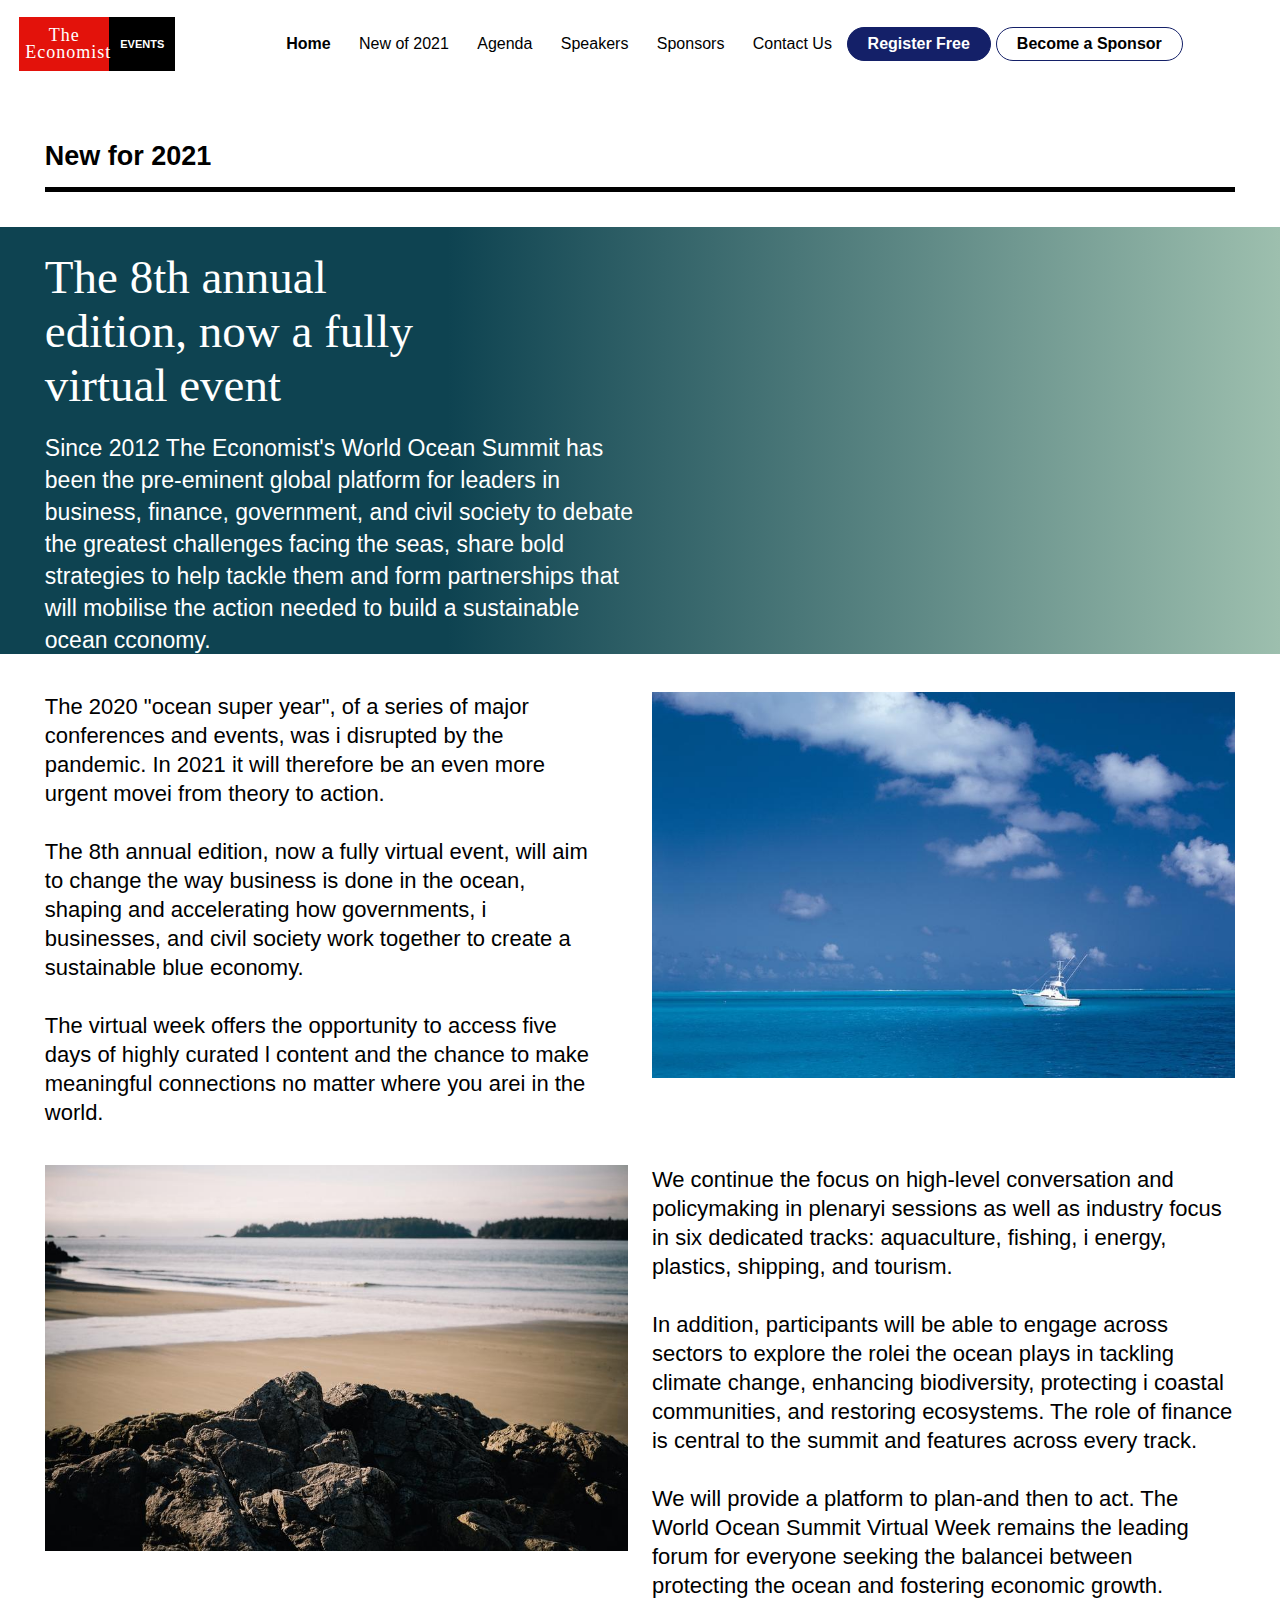
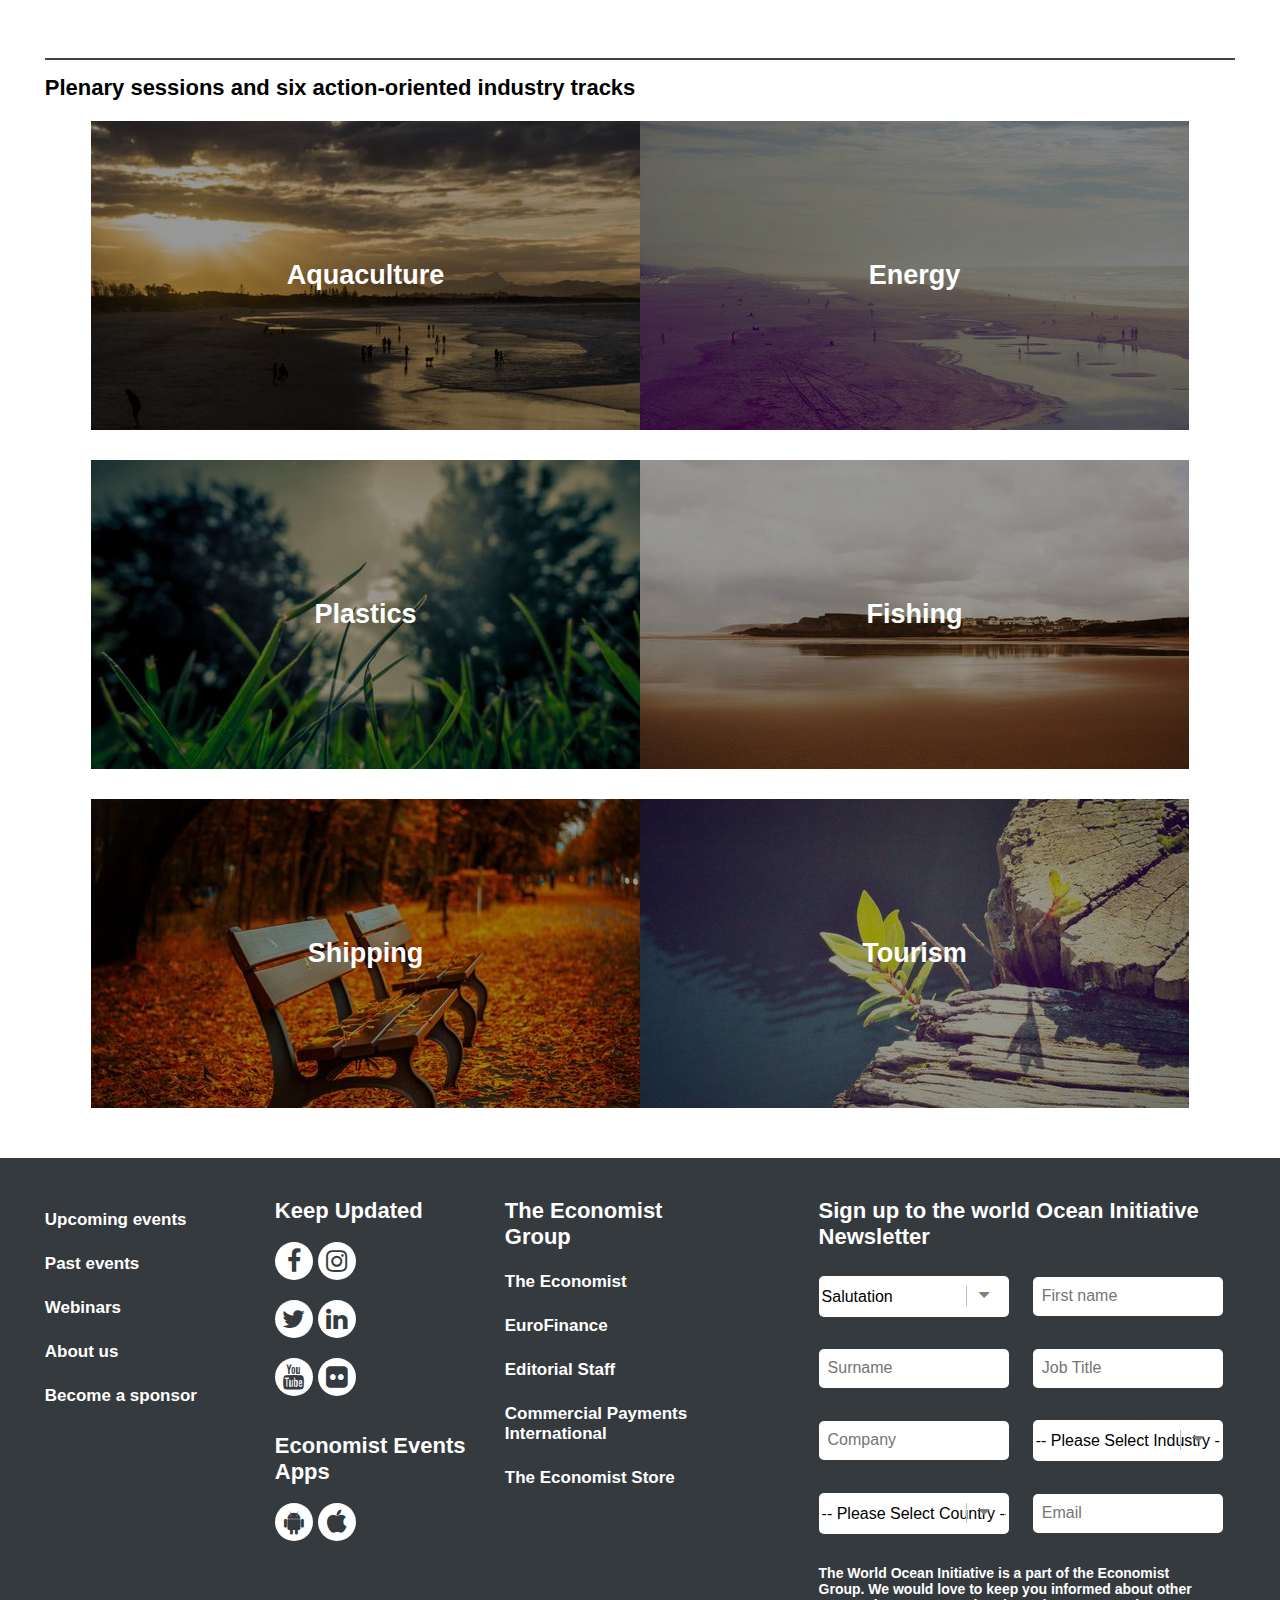
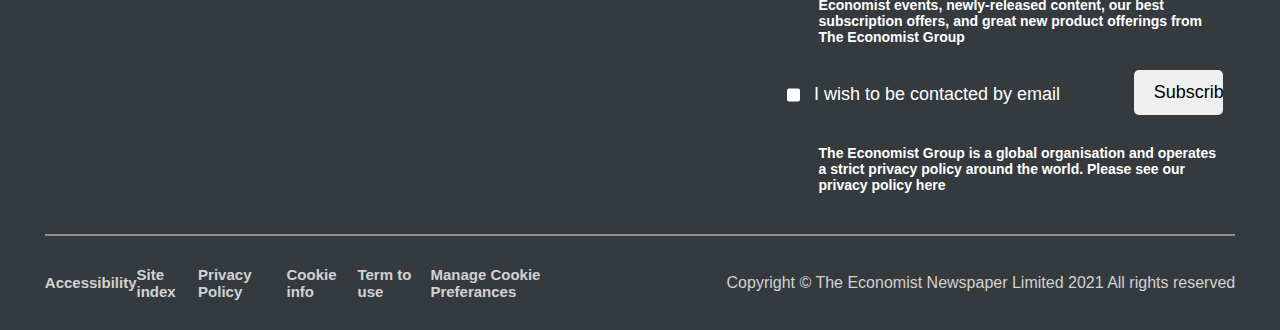
==== commit 29fdec86: "add ID to plenary list" ====
--- a/news.html
+++ b/news.html
@@ -17,6 +17,8 @@
 
 	<!--font-awesome link for icons-->
 	<link rel="stylesheet" href="https://cdnjs.cloudflare.com/ajax/libs/font-awesome/4.7.0/css/font-awesome.min.css">
+	<!-- Jquery cdn -->
+	<script src="https://ajax.googleapis.com/ajax/libs/jquery/3.5.1/jquery.min.js"></script>
 
 	<!-- Default style-sheet is for 'media' type screen (color computer display).  -->
 	<link rel="stylesheet" media="screen" href="assets/css/style.css">
@@ -138,7 +140,7 @@
 			<section class="new-plenary">
 				<div class="wrapper">
 					<h2>Plenary sessions and six action-oriented industry tracks</h2>
-					<ul class="plenary-gallery">
+					<ul class="plenary-gallery" id="plenary">
 						<li>
 							<figure>
 								<img src="assets/images/image6.jpg" alt="Aquaculture">
--- a/assets/css/style.css
+++ b/assets/css/style.css
@@ -578,7 +578,7 @@
   border-bottom: 5px solid #000;
 }
 
-.news-banner h2 {
+h2 {
   padding: 15px 0;
   font-size: 27px;
   font-weight: bold;
@@ -627,10 +627,15 @@
 /* news-banner end */
 
 /* New page article start */
-.superyear {}
-
-.focus .wrapper,
-.superyear .wrapper { 
+
+.superyear-focus .wrapper {
+  padding-bottom: 20px;
+  border-bottom: 2px solid #434246;
+}
+
+.focus,
+.superyear { 
+  margin: 38px 0;
   display: flex;
   justify-content: space-between;
   align-items: flex-start;
@@ -656,6 +661,56 @@
 .superyear-content p { padding-right: 4%; }
 /* New page article end */
 
+/* new plenary section start */
+.new-plenary .plenary-gallery { margin: 0 0 35px; }
+
+.new-plenary h2 { 
+  padding: 15px 0 5px;
+  font-size: 22px;
+} 
+
+.mainbox {
+  width: 100%;
+  height: 100%;
+  position: fixed;
+  display: none;
+  left: 50%;
+  top: 50%;
+  transform: translate(-50%, -50%);
+  background: rgba(0,0,0,.6);
+}
+
+.whitebox {
+  width: 65%;
+  border: 5px solid #fff;
+  position: fixed;
+  left: 50%;
+  top: 50%;
+  transform: translate(-50%,-50%);
+  background-color: red;
+  z-index: 10;
+}
+
+.whitebox .whiteBtn {
+  width: 25px;
+  height: 25px;
+  outline: none;
+  border: none;
+  border-radius: 50%;
+  position: absolute;
+  top: -15px;
+  right: -15px;
+  cursor: pointer;
+  background-color: #fff;
+}
+
+.whitebox .whiteBtn::after {
+  content: 'x';
+  font-size: 20px;  
+}
+
+
+/* new plenary section end */
 
 /*============================
  New page CSS end 
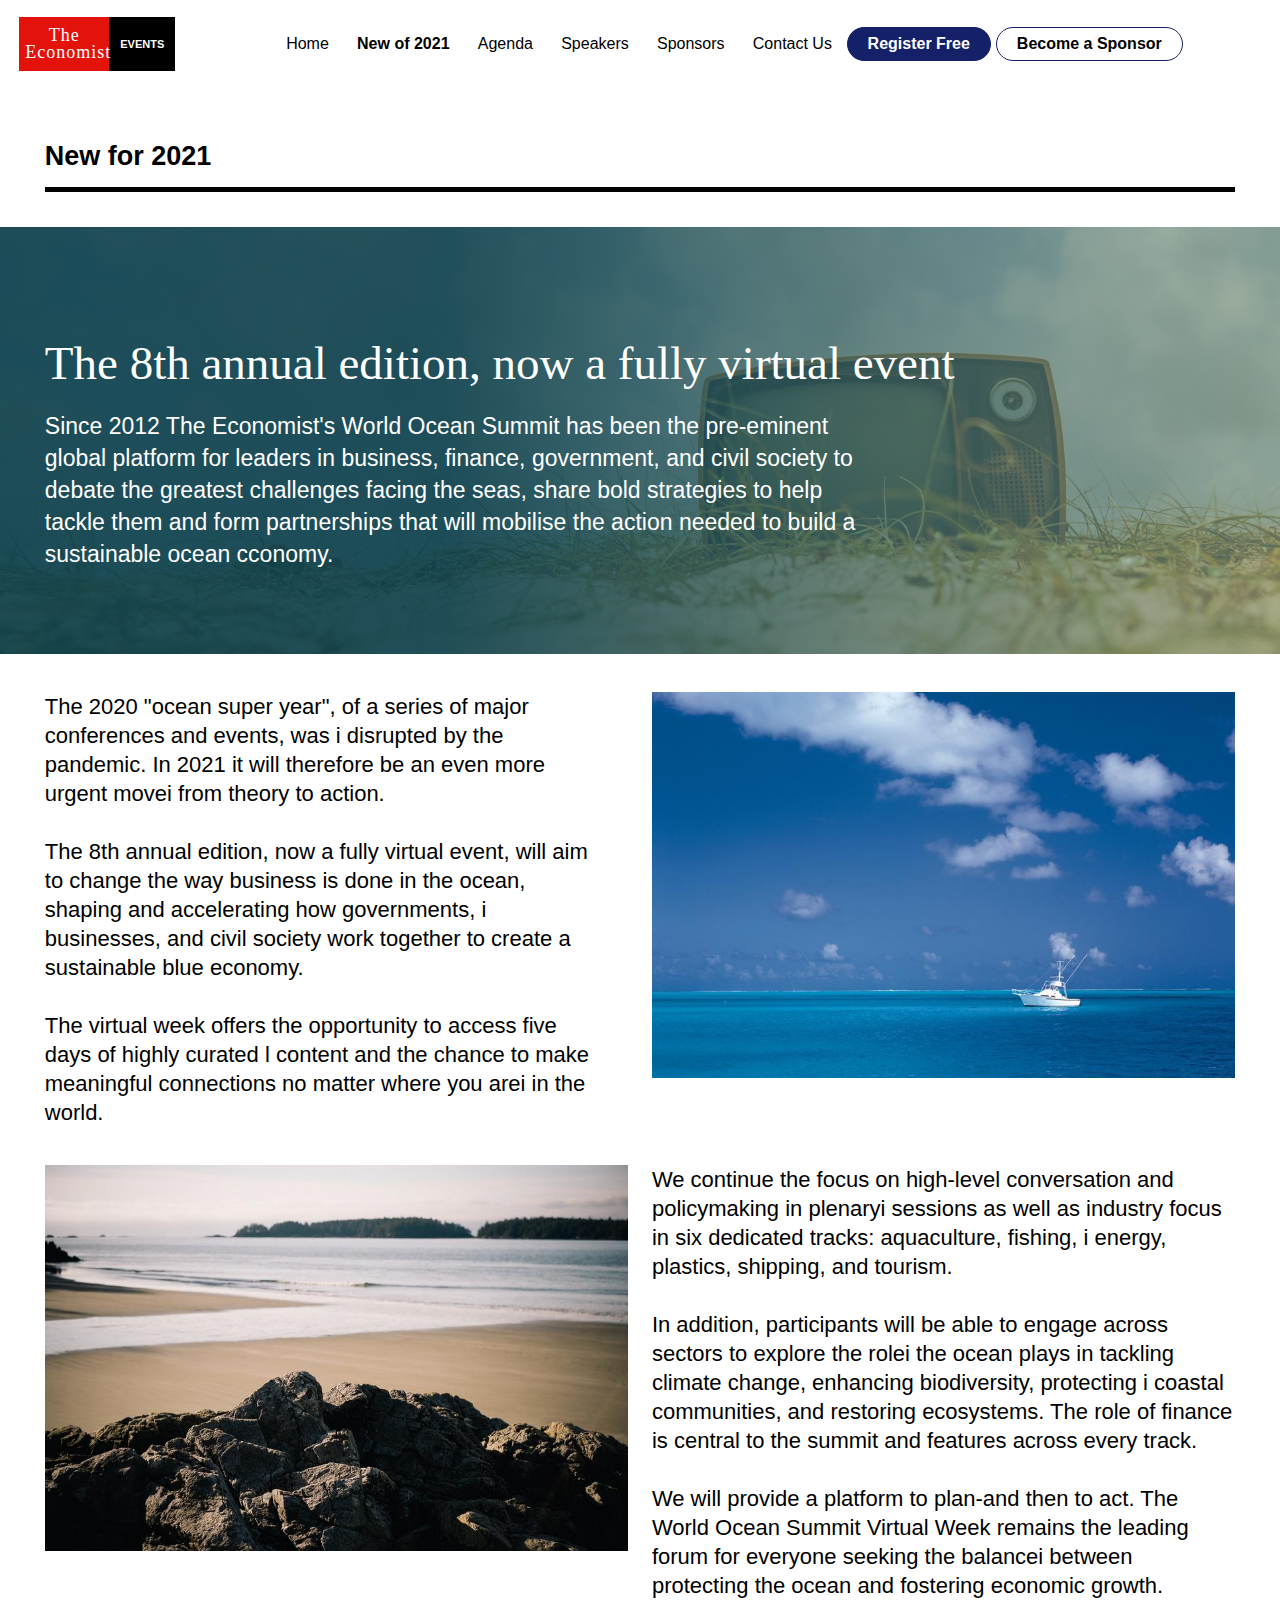
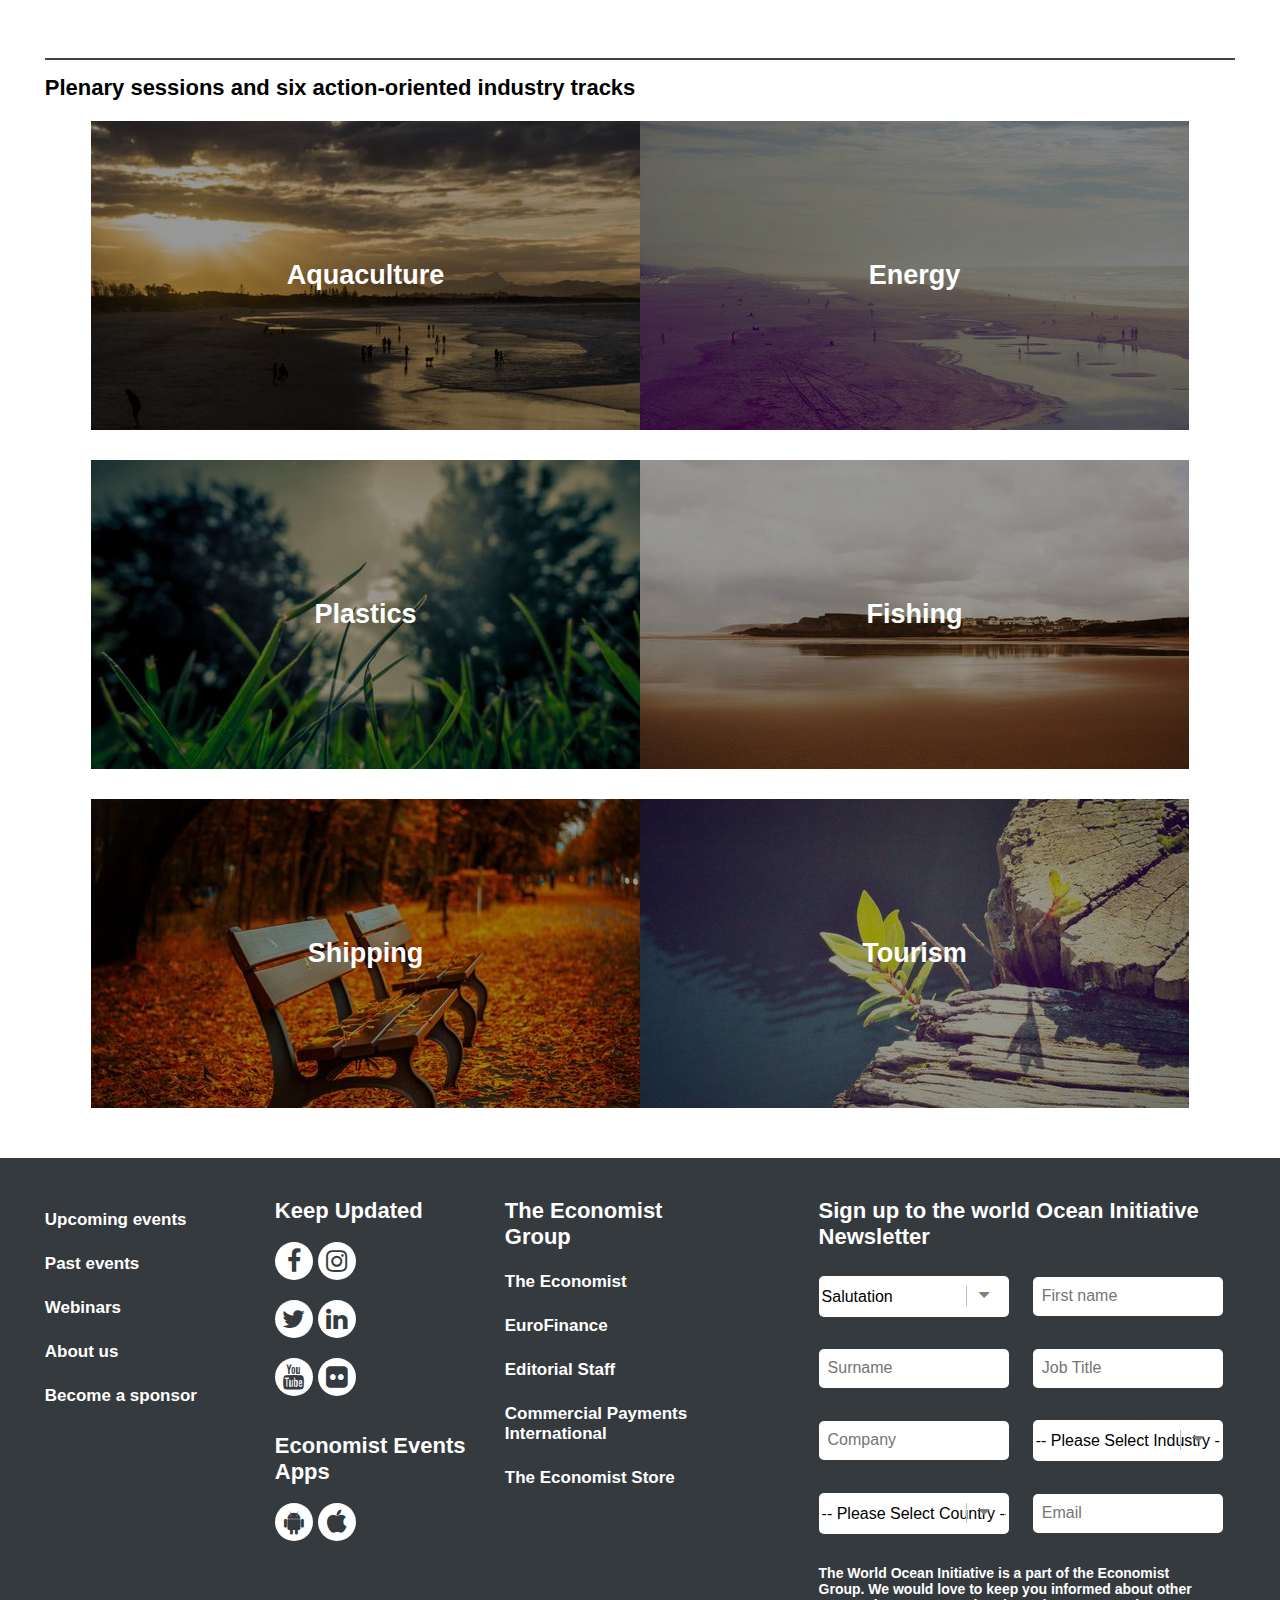
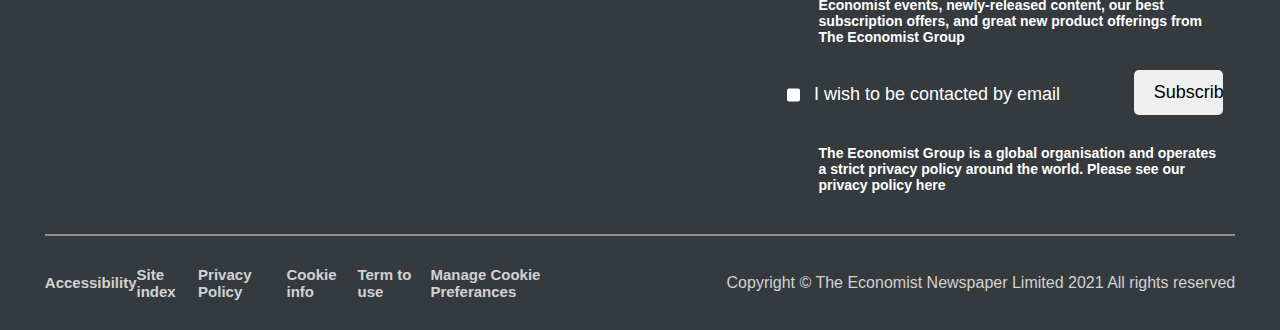
==== commit 4d91281a: "Speaker section done" ====
--- a/news.html
+++ b/news.html
@@ -44,16 +44,16 @@
 						<span class="bar3">bar3</span>
 					</div>
 					<ul class="main-menu">
-						<li class="menu-item"><a href="#fixme" title="Home" target="_blank" class="active">Home</a></li>
-						<li class="menu-item"><a href="#fixme" title="New of 2021" target="_blank">New of 2021</a></li>
+						<li class="menu-item"><a href="index.html" title="Home" target="_blank">Home</a></li>
+						<li class="menu-item"><a href="#fixme" title="New of 2021" target="_blank" class="active">New of 2021</a>
+						</li>
 						<li class="menu-item"><a href="#fixme" title="Agenda" target="_blank">Agenda</a></li>
 						<li class="menu-item"><a href="#fixme" title="Speakers" target="_blank">Speakers</a></li>
 						<li class="menu-item"><a href="#fixme" title="Sponsors" target="_blank">Sponsors</a></li>
 						<li class="menu-item"><a href="#fixme" title="Contact Us" target="_blank">Contact Us</a></li>
 					</ul>
 					<ul class="sub-menu">
-						<li class="menu-item"><a href="#fixme" title="Register Free" target="_blank"
-								class="active">Register
+						<li class="menu-item"><a href="#fixme" title="Register Free" target="_blank" class="active">Register
 								Free</a></li>
 						<li class="menu-item"><a href="#fixme" title="Become a Sponsor" target="_blank">Become a
 								Sponsor</a></li>
@@ -204,25 +204,17 @@
 						<li class="social">
 							<h4>Keep Updated</h4>
 							<ul class="social-list">
-								<li><a href="#fixme" title="Facebook" target="_blank"
-										class="facebook"><span>facebook</span></a></li>
-								<li><a href="#fixme" title="Tnstagram" target="_blank"
-										class="instagram"><span>instagram</span></a></li>
-								<li><a href="#fixme" title="Twitter" target="_blank"
-										class="twitter"><span>twitter</span></a></li>
-								<li><a href="#fixme" title="Linkdin" target="_blank"
-										class="linkdin"><span>linkdin</span></a></li>
-								<li><a href="#fixme" title="Youtube" target="_blank"
-										class="youtube"><span>youtube</span></a></li>
-								<li><a href="#fixme" title="Flicker" target="_blank"
-										class="flicker"><span>flicker</span></a></li>
+								<li><a href="#fixme" title="Facebook" target="_blank" class="facebook"><span>facebook</span></a></li>
+								<li><a href="#fixme" title="Tnstagram" target="_blank" class="instagram"><span>instagram</span></a></li>
+								<li><a href="#fixme" title="Twitter" target="_blank" class="twitter"><span>twitter</span></a></li>
+								<li><a href="#fixme" title="Linkdin" target="_blank" class="linkdin"><span>linkdin</span></a></li>
+								<li><a href="#fixme" title="Youtube" target="_blank" class="youtube"><span>youtube</span></a></li>
+								<li><a href="#fixme" title="Flicker" target="_blank" class="flicker"><span>flicker</span></a></li>
 							</ul>
 							<h4>Economist Events Apps</h4>
 							<ul class="social-list">
-								<li><a href="#fixme" title="Android" target="_blank"
-										class="android"><span>Android</span></a></li>
-								<li><a href="#fixme" title="Applestore" target="_blank"
-										class="applestore"><span>Applestore</span></a>
+								<li><a href="#fixme" title="Android" target="_blank" class="android"><span>Android</span></a></li>
+								<li><a href="#fixme" title="Applestore" target="_blank" class="applestore"><span>Applestore</span></a>
 								</li>
 							</ul>
 						</li>
@@ -232,8 +224,7 @@
 								<li><a href="#fixme" title="The Economist" target="_blank">The Economist</a></li>
 								<li><a href="#fixme" title="EuroFinance" target="_blank">EuroFinance</a></li>
 								<li><a href="#fixme" title="Editorial Staff" target="_blank">Editorial Staff</a></li>
-								<li><a href="#fixme" title="Commercial Payments International"
-										target="_blank">Commercial Payments
+								<li><a href="#fixme" title="Commercial Payments International" target="_blank">Commercial Payments
 										International</a></li>
 								<li><a href="#fixme" title="The Economist Store" target="_blank">The Economist Store</a>
 								</li>
--- a/assets/css/style.css
+++ b/assets/css/style.css
@@ -598,7 +598,7 @@
   position: absolute;
   left: 0;
   top: 0;
-  background: linear-gradient(to right, #0E4351 35%,#9DBFAE);
+  background: linear-gradient(to right, rgba(14, 67, 81,.9) 35%,rgba(157, 191, 174,.5));
 }
 
 .newbanner-main h3 {
@@ -621,7 +621,6 @@
   left: 50%;
   top: 50%;
   transform: translate(-50%, -50%);
-  z-index: 5;
 }
 
 /* news-banner end */
@@ -668,6 +667,8 @@
   padding: 15px 0 5px;
   font-size: 22px;
 } 
+
+#plenary li { cursor: pointer; }
 
 .mainbox {
   width: 100%;
@@ -687,8 +688,6 @@
   left: 50%;
   top: 50%;
   transform: translate(-50%,-50%);
-  background-color: red;
-  z-index: 10;
 }
 
 .whitebox .whiteBtn {
@@ -1033,6 +1032,14 @@
   /* plenary-gallery section start */
   .plenary-gallery { justify-content: center; }
   /* plenary-gallery section end */
+
+  /* new page banner section start */
+  .newbanner-main p { width: 70%; }
+  .newbanner-main h3 { 
+    width: 100%;
+    padding: 0;
+  }
+  /* new page banner section end */
 }  
 
 @media only screen and (max-width: 1024px) {
@@ -1142,6 +1149,7 @@
 }
 
   /* Footer section end */
+
 }
 
 
@@ -1198,7 +1206,7 @@
 .main-controls { flex-direction: column; }
 
 .form-control { 
-  width: 50%;
+  width: 65%;
   margin: 0 auto;
 }
 
@@ -1211,6 +1219,43 @@
   margin: 0;
   font-size: 14px;
 }
+
+  /* new page start */
+
+  .newbanner-main .wrapper {
+    width: 97%;
+    text-align: center;
+  }
+
+  .newbanner-main h3 {
+    width: 100%;
+    padding: 0;
+    margin: 5px 0;
+    font-size: 30px;
+  }
+
+  .newbanner-main p {
+    width: 100%;
+    font-size: 18px;
+    line-height: 20px;
+  }
+
+  .focus, .superyear { flex-direction: column; }
+  .focus-content, .superyear-content { width: 100%; }
+  
+  .focus figure, .superyear figure { 
+    width: 100%;
+    margin: 10px 0;
+  }
+  
+  .focus-content p, .superyear-content p {
+    font-size: 18px;
+    line-height: 22px;
+  }
+  
+  .whitebox { width: 90%; }
+
+    /* new page end */
 
 }
 
@@ -1222,6 +1267,21 @@
   font-size: 26px;
   line-height: 23px;
 }
+
+.newbanner-main { 
+  background: url('../images/new1.jpg') no-repeat, linear-gradient(to right, #0E4351 35%,#9DBFAE);
+  background-size: cover;
+  background-blend-mode: overlay;
+}
+.newbanner-main figure { display: none; }
+
+.newbanner-main .wrapper {
+  padding: 20px 0; 
+  position: relative;
+  left: 0;
+  top: 0; 
+  transform: translate(0);
+}
 .banner-heading { margin: 0; }
 .heading-content h2 span { font-size: 18px; }
 
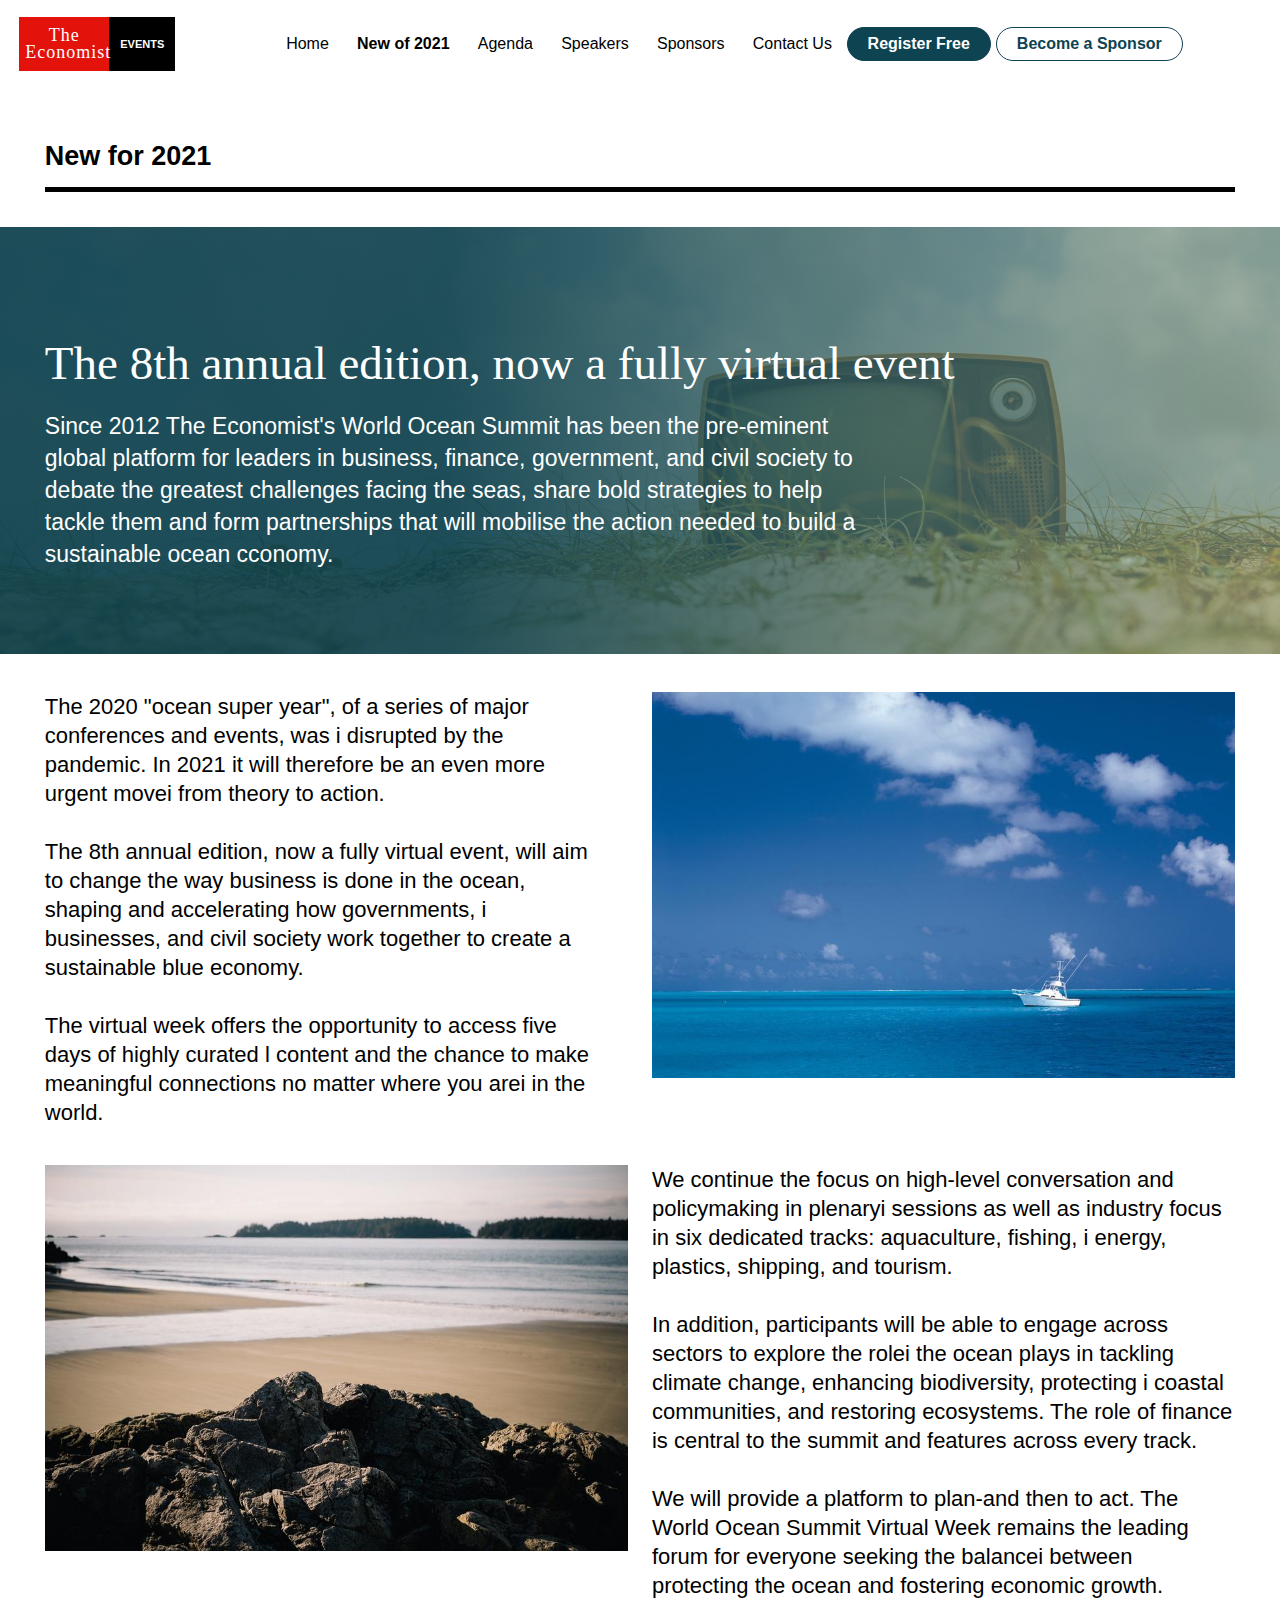
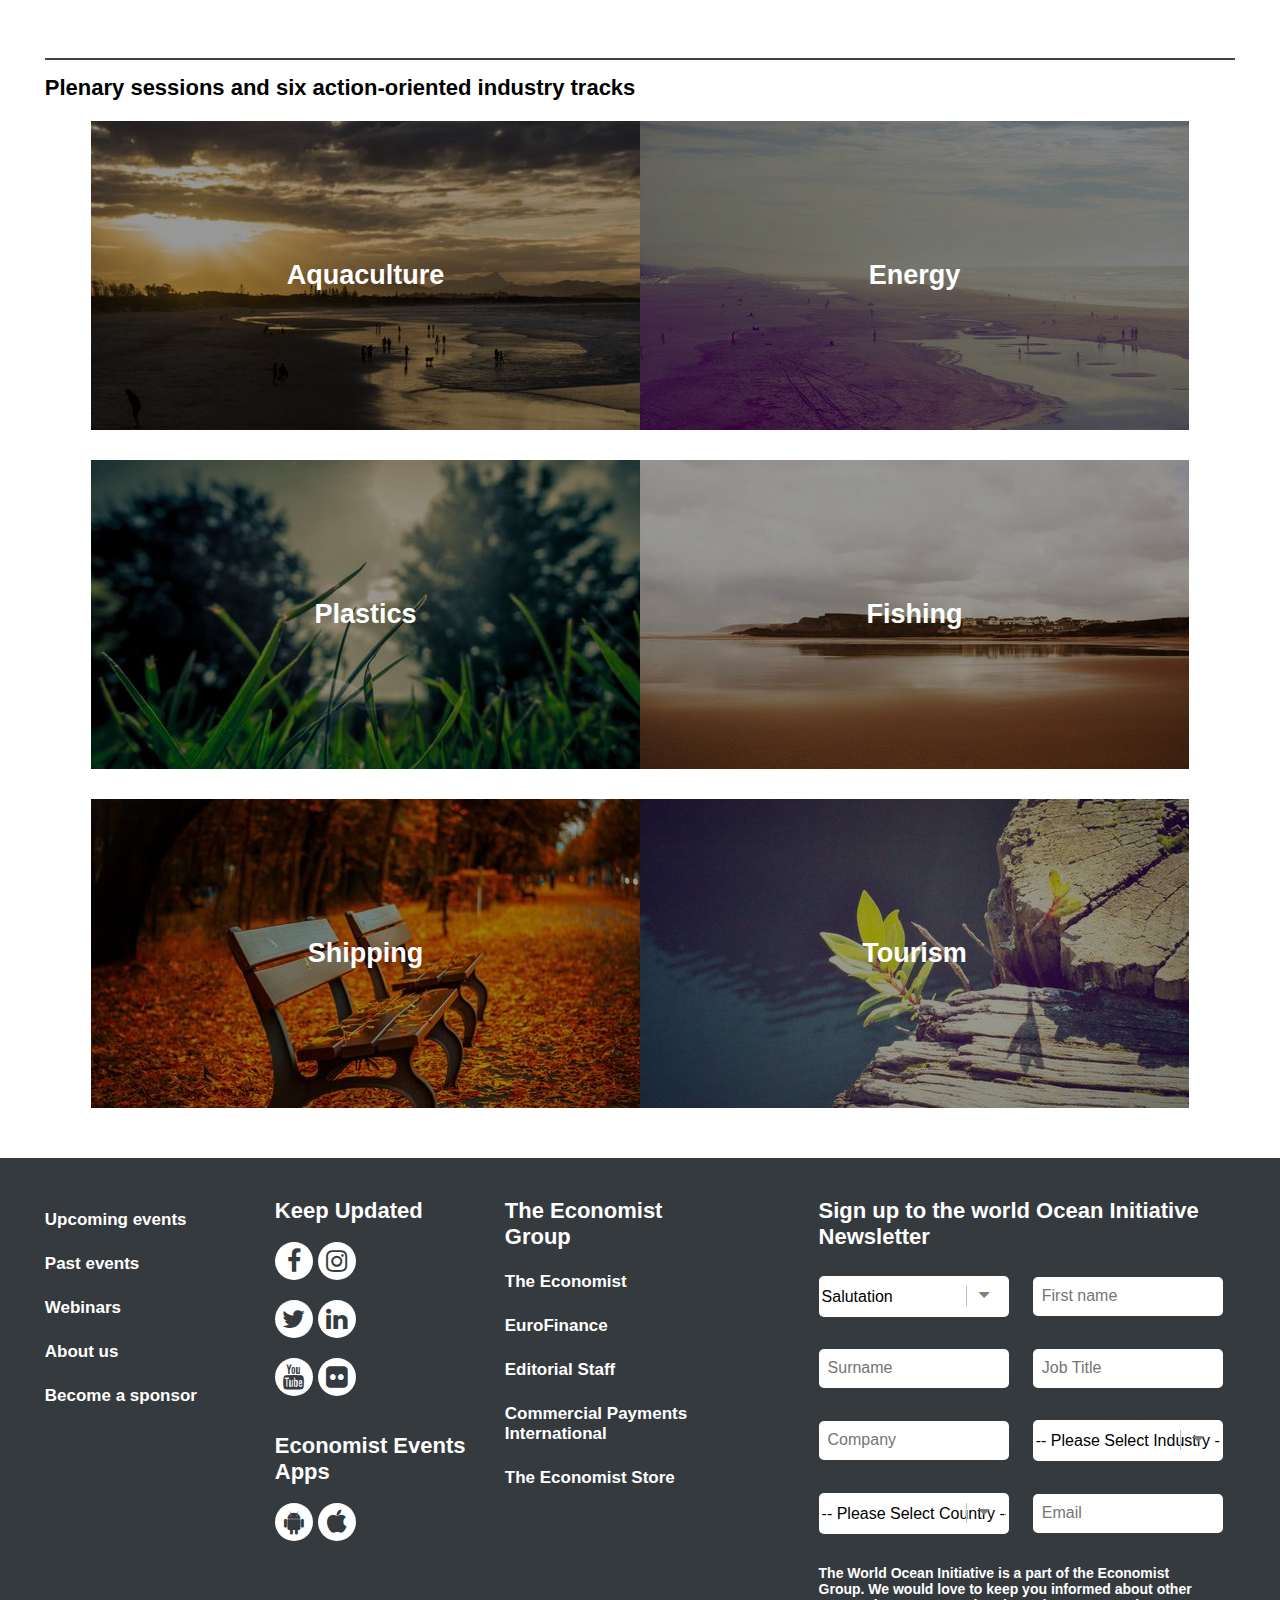
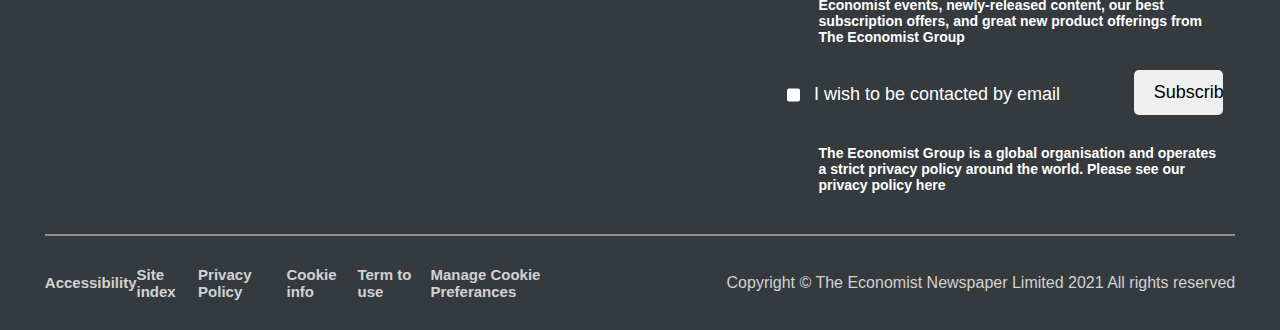
==== commit f6a115c3: "add page path to navigation menu" ====
--- a/news.html
+++ b/news.html
@@ -44,18 +44,18 @@
 						<span class="bar3">bar3</span>
 					</div>
 					<ul class="main-menu">
-						<li class="menu-item"><a href="index.html" title="Home" target="_blank">Home</a></li>
-						<li class="menu-item"><a href="#fixme" title="New of 2021" target="_blank" class="active">New of 2021</a>
-						</li>
-						<li class="menu-item"><a href="#fixme" title="Agenda" target="_blank">Agenda</a></li>
-						<li class="menu-item"><a href="#fixme" title="Speakers" target="_blank">Speakers</a></li>
-						<li class="menu-item"><a href="#fixme" title="Sponsors" target="_blank">Sponsors</a></li>
-						<li class="menu-item"><a href="#fixme" title="Contact Us" target="_blank">Contact Us</a></li>
+						<li class="menu-item"><a href="index.html" title="Home">Home</a></li>
+						<li class="menu-item"><a href="news.html" title="New of 2021" class="active">New of 2021</a>
+						</li>
+						<li class="menu-item"><a href="#fixme" title="Agenda">Agenda</a></li>
+						<li class="menu-item"><a href="speakers.html" title="Speakers">Speakers</a></li>
+						<li class="menu-item"><a href="#fixme" title="Sponsors">Sponsors</a></li>
+						<li class="menu-item"><a href="#fixme" title="Contact Us">Contact Us</a></li>
 					</ul>
 					<ul class="sub-menu">
-						<li class="menu-item"><a href="#fixme" title="Register Free" target="_blank" class="active">Register
+						<li class="menu-item"><a href="#fixme" title="Register Free" class="active">Register
 								Free</a></li>
-						<li class="menu-item"><a href="#fixme" title="Become a Sponsor" target="_blank">Become a
+						<li class="menu-item"><a href="#fixme" title="Become a Sponsor">Become a
 								Sponsor</a></li>
 					</ul>
 				</nav>
@@ -221,12 +221,12 @@
 						<li class="economist-group">
 							<h4>The Economist Group</h4>
 							<ul class="group-list">
-								<li><a href="#fixme" title="The Economist" target="_blank">The Economist</a></li>
-								<li><a href="#fixme" title="EuroFinance" target="_blank">EuroFinance</a></li>
-								<li><a href="#fixme" title="Editorial Staff" target="_blank">Editorial Staff</a></li>
-								<li><a href="#fixme" title="Commercial Payments International" target="_blank">Commercial Payments
+								<li><a href="#fixme" title="The Economist">The Economist</a></li>
+								<li><a href="#fixme" title="EuroFinance">EuroFinance</a></li>
+								<li><a href="#fixme" title="Editorial Staff">Editorial Staff</a></li>
+								<li><a href="#fixme" title="Commercial Payments International">Commercial Payments
 										International</a></li>
-								<li><a href="#fixme" title="The Economist Store" target="_blank">The Economist Store</a>
+								<li><a href="#fixme" title="The Economist Store">The Economist Store</a>
 								</li>
 							</ul>
 						</li>
@@ -300,12 +300,12 @@
 				</div>
 				<div class="footer-dwn">
 					<ul class="footer-dwnlist">
-						<li><a href="#fixme" title="Accessibility" target="_blank">Accessibility</a></li>
-						<li><a href="#fixme" title="Site index" target="_blank">Site index</a></li>
-						<li><a href="#fixme" title="Privacy Policy" target="_blank">Privacy Policy</a></li>
-						<li><a href="#fixme" title="Cookie info" target="_blank">Cookie info</a></li>
-						<li><a href="#fixme" title="term to use" target="_blank">Term to use</a></li>
-						<li><a href="#fixme" title="Manage Cookie Preferances" target="_blank">Manage Cookie
+						<li><a href="#fixme" title="Accessibility">Accessibility</a></li>
+						<li><a href="#fixme" title="Site index">Site index</a></li>
+						<li><a href="#fixme" title="Privacy Policy">Privacy Policy</a></li>
+						<li><a href="#fixme" title="Cookie info">Cookie info</a></li>
+						<li><a href="#fixme" title="term to use">Term to use</a></li>
+						<li><a href="#fixme" title="Manage Cookie Preferances">Manage Cookie
 								Preferances</a></li>
 					</ul>
 					<span>Copyright &copy; The Economist Newspaper Limited 2021 All rights reserved</span>
--- a/assets/css/style.css
+++ b/assets/css/style.css
@@ -196,19 +196,22 @@
 
 .sub-menu { flex-basis: 31.5%; }
 
-.sub-menu a {
+.sub-menu a,
+.speaker-btn a,
+.load-btn a {
   padding: 7px 20px;
-  border: 1px solid #142068;
+  border: 1px solid #0E4351;
   border-radius: 20px;
   font-weight: bold;
   font-size: 17px;
   transition: ease .4s;
+  color: #0E4351;
 }
 
 .sub-menu a:hover,
 .sub-menu a.active {
   color: #fff;
-  background-color: #142068;
+  background-color: #0E4351;
 }
 /*=================================
   Header styling ends here
@@ -714,6 +717,125 @@
 /*============================
  New page CSS end 
  ============================*/
+
+/*=============================
+Speakers page start 
+==============================*/
+.speaker-mainheading { margin-bottom: 20px; }
+.speaker-mainheading h2 {
+  padding: 15px 0;
+  font-size: 27px;
+  font-weight: bold;
+  border-bottom: 5px solid #000;
+  margin: 43px 0;
+}
+
+.speaker-mainheading p { font-size: 23px; }
+
+.speaker-btn {
+  padding: 39px 0;
+  text-align: end;
+  border-bottom: 1px solid #808080;
+}
+
+.speaker-tabs {
+  padding: 5px 0 15px;
+  display: flex;
+  justify-content: space-between;
+  align-items: center;
+  flex-wrap: wrap;
+}
+
+.filter-btn a {
+  padding: 10px 26px;
+  border: 2px solid #40676f;
+  border-radius: 6px;
+  margin: 10px 16px;
+  font-size: 20px;
+  color: #0E4351;
+}
+
+.filter-btn a.active { border: 2px solid #c0bcbc; }
+
+
+.searchbox {
+  display: flex;
+  justify-content: flex-end;
+  }
+
+.searchbox input {
+  width: 61%;
+  box-sizing: border-box;
+  outline: none;
+  font-size: 18px;
+  border: 2px solid;
+  padding: 11px;
+  border-top-left-radius: 5px;
+  border-bottom-left-radius: 5px;
+}
+
+.searchbox button {
+  border: none;
+  padding: 11px 17px;
+  border-top-right-radius: 5px;
+  border-bottom-right-radius: 5px;
+  font-size: 18px;
+  background-color: #0E4351;
+}
+
+.searchbox button::after {
+  content: '\f002';
+  font-family: fontAwesome;
+  color: #fff;
+}
+
+.searchbox button span {
+  text-indent: -99999px;
+  float: left;
+}
+
+.speakerlist {
+  display: flex;
+  justify-content: space-between;
+  align-items: center;
+  flex-wrap: wrap;
+  text-align: center;
+}
+
+.speakerlist li { 
+  padding: 25px 0;
+  flex-basis: 16%;
+  display: none;
+  }
+
+.speakerlist li figure {
+  width: 65%;
+  margin: 0 auto;
+  border-radius: 50%;
+  overflow: hidden;
+}
+
+.speaker_name {
+  font-size: 22px;
+  font-weight: bold;
+  margin: 5px 0;
+}
+
+.speaker-title {
+  font-size: 18px;
+  line-height: 24px;
+}
+
+.load-btn {
+  padding: 40px 0;
+  margin: 40px 0;
+  text-align: center;
+}
+  /*=============================
+  Speakers page end
+  ==============================*/
+
+
 /*=================================
   main styling ends here
 =================================*/
@@ -1050,7 +1172,7 @@
 
 .main-menu { 
   width: 100%;
-  height: 80%; 
+  height: 700px; 
   padding-top: 30px;
   flex-direction: column;
   justify-content: space-evenly;
@@ -1063,20 +1185,12 @@
   transition: ease .4s;
   background-color: #40676f;
   }
-  .main-menu a { color: #fff; }
-  
+
+.main-menu a { color: #fff; }
 .sub-menu { display: none; }
 .main-menu.active { transform: scaleY(1); }
 
-nav { 
-  width: 100%;
-  height: 100%;
-  position: absolute;
-  left: 0;
-  top: 0;
-  flex-direction: column; 
-  text-align: center;
-}
+nav { width: 100%; }
 
 /* .menu-item { margin: 1px 0; } */
 /* Header end */
@@ -1148,7 +1262,26 @@
   text-align: center;
 }
 
-  /* Footer section end */
+/* Footer section end */
+
+
+  /* Speaker page start */
+
+.filter-btn a {
+  padding: 5px 15px;
+  margin: 5px;
+  font-size: 18px;
+}
+
+.searchbox input { padding: 5px; }
+
+.searchbox button {
+  padding: 5px 13px;
+  font-size: 16px;
+}
+
+.speakerlist li { flex-basis: 25%; }
+  /* Speaker page end */
 
 }
 
@@ -1257,6 +1390,8 @@
 
     /* new page end */
 
+  .speakerlist li { flex-basis: 48%; }
+
 }
 
 @media only screen and (max-width: 640px) {
@@ -1306,5 +1441,10 @@
 .slider .slick-dots li button:before { font-size: 14px; }
 
 span.count { font-size: 20px; }
+
+.speakerlist li { 
+  margin: 0 auto;
+  flex-basis: 75%;
+}
   
 } 
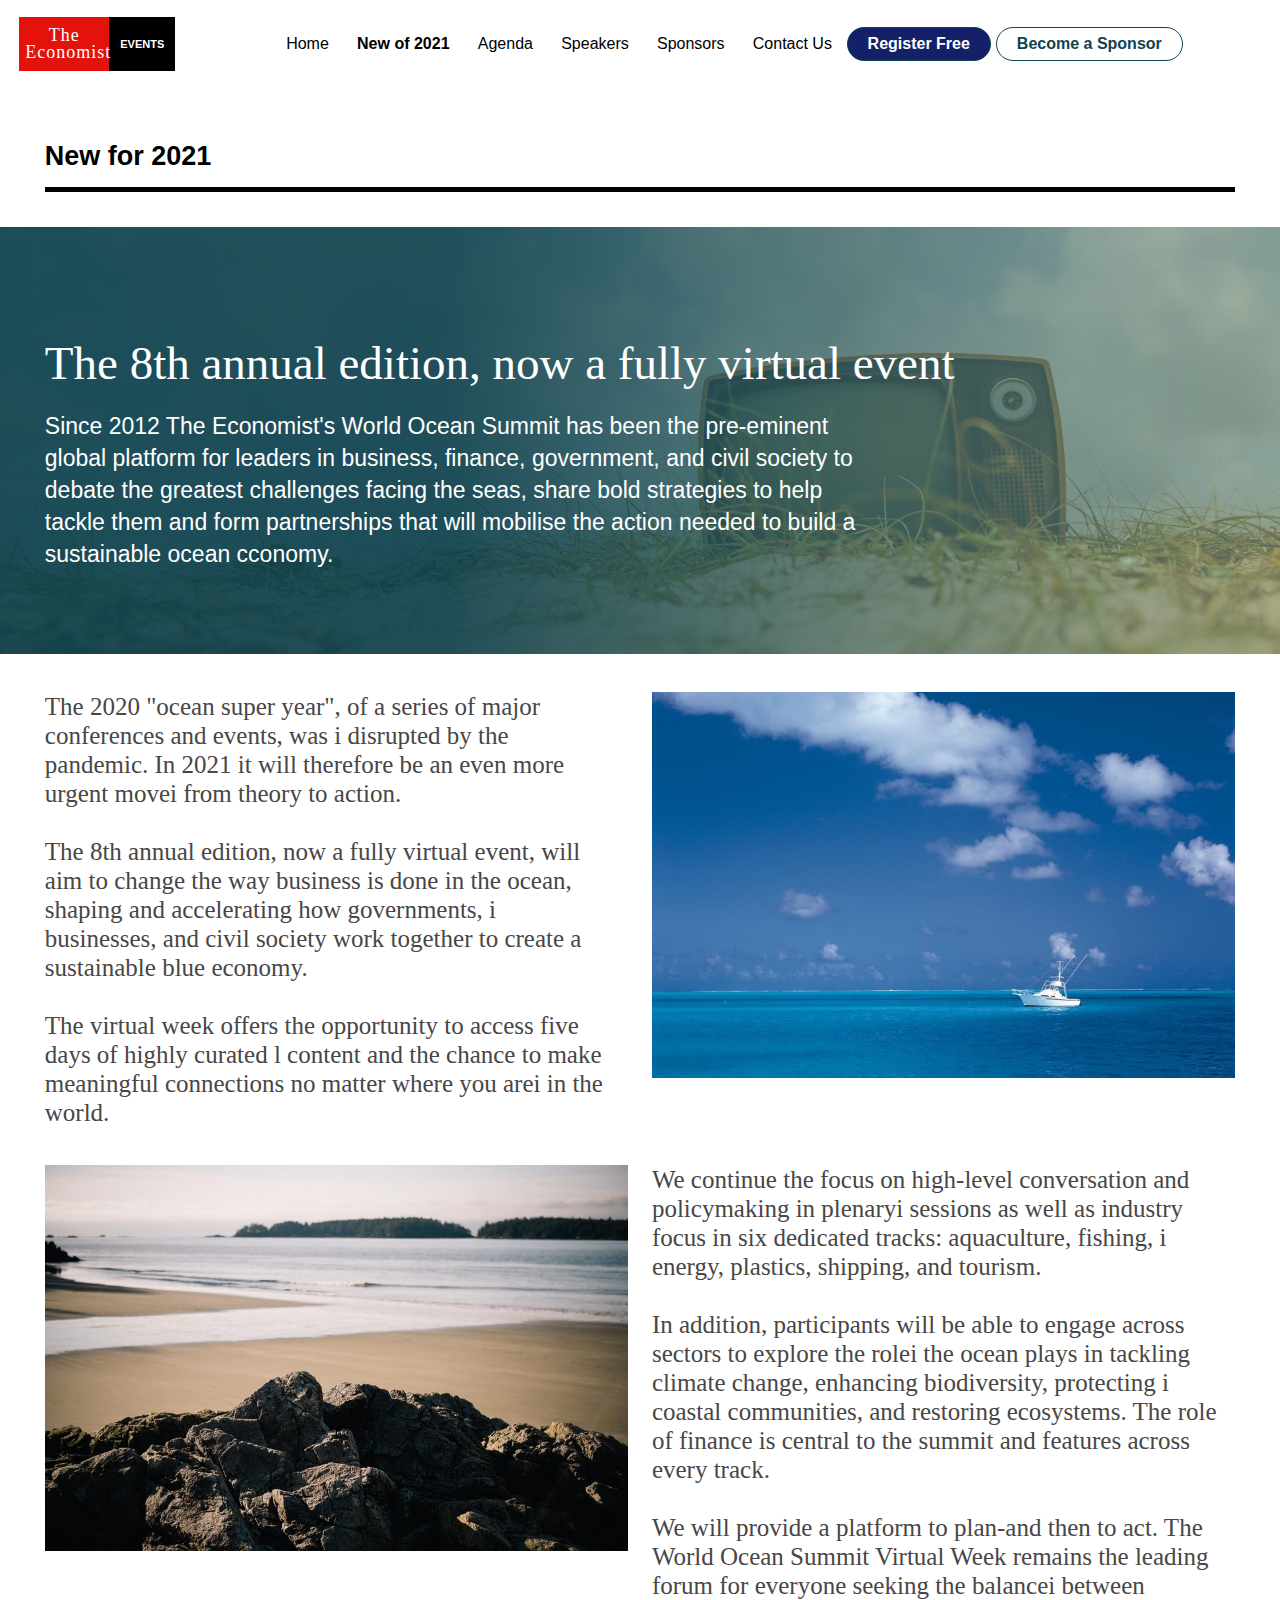
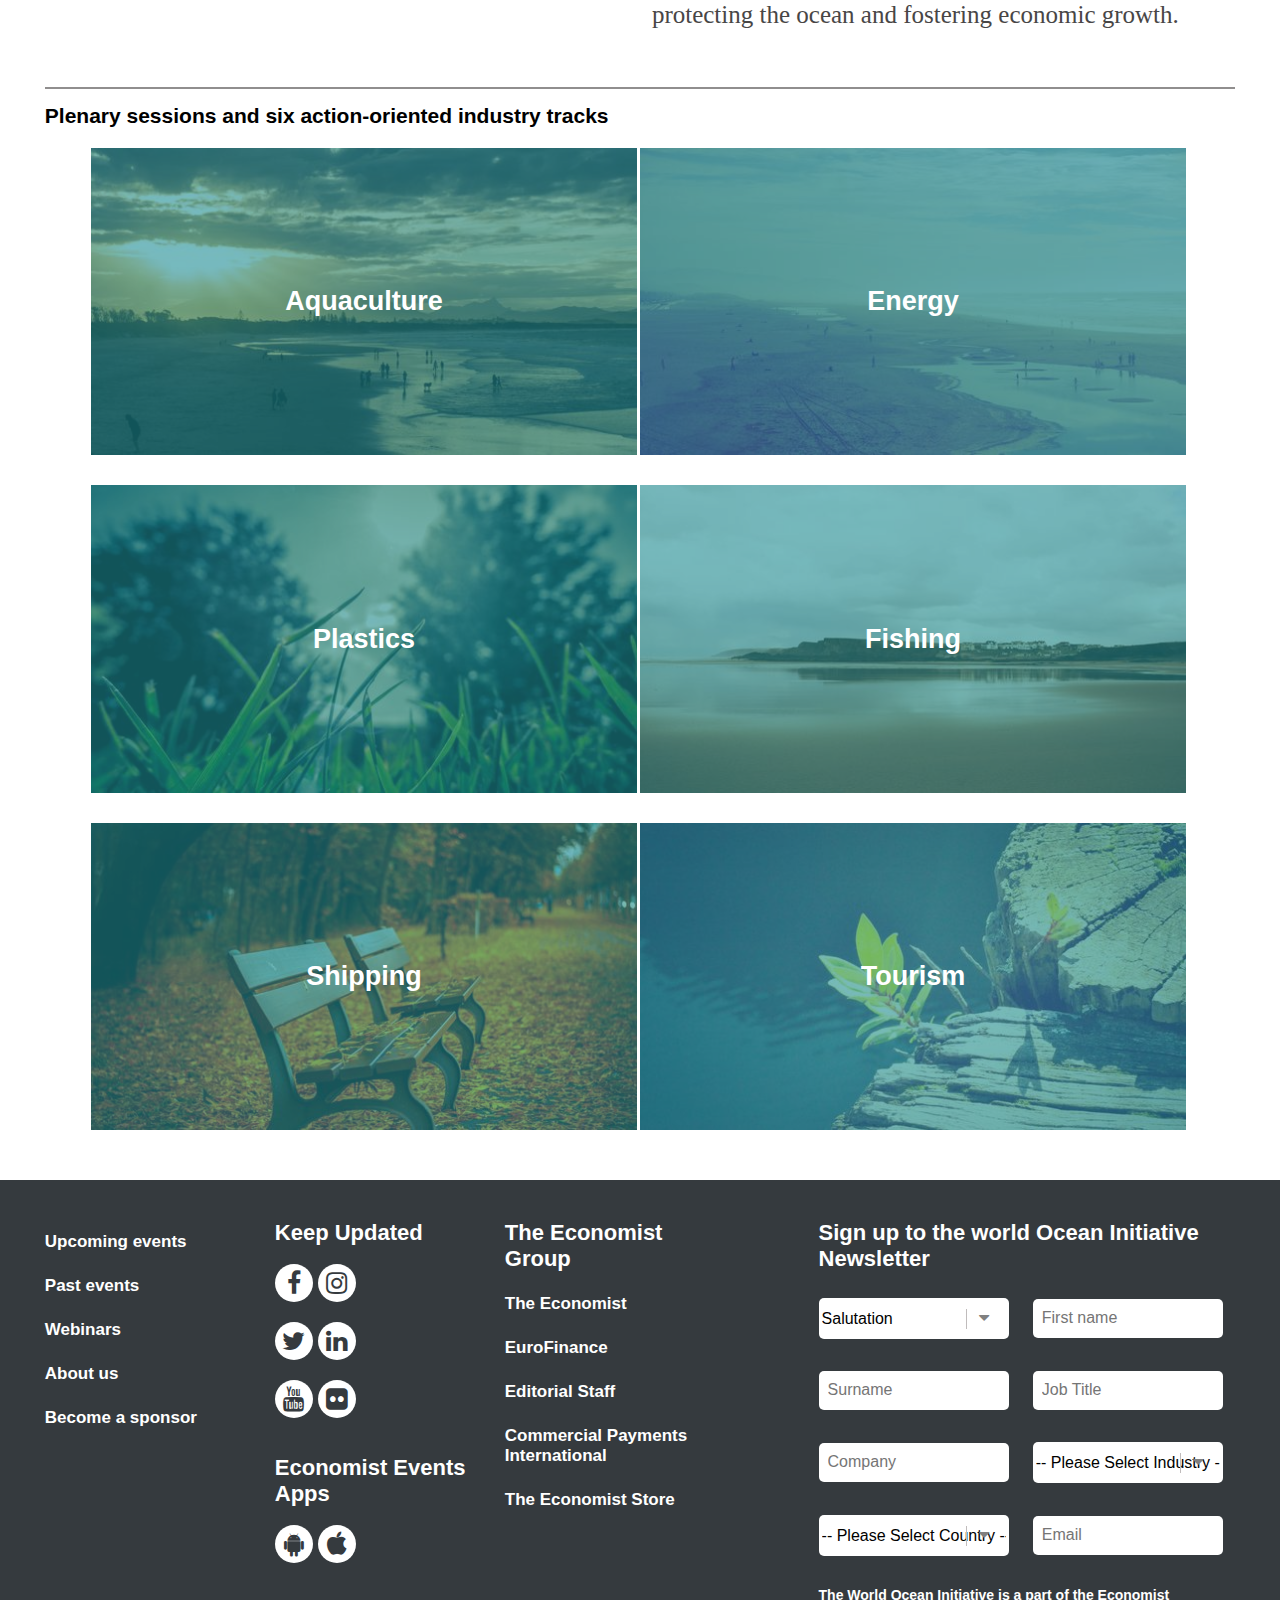
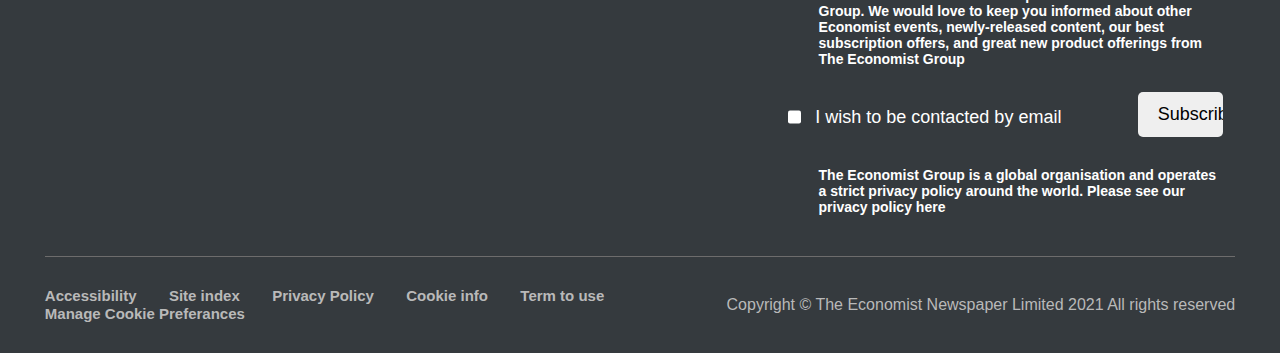
==== commit 8de396c0: "modify form element" ====
--- a/news.html
+++ b/news.html
@@ -270,7 +270,7 @@
 								<div class="form-control">
 									<select name="type" id="country">
 										<option value="country">-- Please Select Country --</option>
-										<option value="india">INIDA</option>
+										<option value="india">INDIA</option>
 										<option value="usa">USA</option>
 									</select>
 									<span class="error"></span>
--- a/assets/css/style.css
+++ b/assets/css/style.css
@@ -1,3 +1,10 @@
+/*
+* Prefixed by https://autoprefixer.github.io
+* PostCSS: v7.0.29,
+* Autoprefixer: v9.7.6
+* Browsers: last 4 version
+*/
+
 @charset "utf-8";
 /* ==========================================================================
    1. CSS Reset Code
@@ -83,7 +90,8 @@
 
 /*for all*/
 body {
-  box-sizing: border-box;
+  -webkit-box-sizing: border-box;
+          box-sizing: border-box;
   font-family: sans-serif;
 }
 
@@ -130,28 +138,40 @@
   float: left;
 }
 
-.hamburger.active .bar1 { transform: rotate(45deg) translateX(7px); }
+.hamburger.active .bar1 { -webkit-transform: rotate(45deg) translateX(7px); -ms-transform: rotate(45deg) translateX(7px); transform: rotate(45deg) translateX(7px); }
 .hamburger.active .bar2 { display: none; }
-.hamburger.active .bar3 { transform: rotate(-45deg) translateX(5px); }
+.hamburger.active .bar3 { -webkit-transform: rotate(-45deg) translateX(5px); -ms-transform: rotate(-45deg) translateX(5px); transform: rotate(-45deg) translateX(5px); }
 
 /* Main header */
 
 header { width: 100%; }
 
 header .wrapper {
+  display: -webkit-box;
+  display: -ms-flexbox;
   display: flex;
   padding: 17px 0;
-  justify-content: space-between;
-  align-items: center;
-}
-
-.logo { flex-basis: 12.5%; }
+  -webkit-box-pack: justify;
+      -ms-flex-pack: justify;
+          justify-content: space-between;
+  -webkit-box-align: center;
+      -ms-flex-align: center;
+          align-items: center;
+}
+
+.logo { -ms-flex-preferred-size: 12.5%; flex-basis: 12.5%; }
 
 .logo a {
   width: 100%;
-  display: flex;
-  justify-content: center;
-  align-items: center;
+  display: -webkit-box;
+  display: -ms-flexbox;
+  display: flex;
+  -webkit-box-pack: center;
+      -ms-flex-pack: center;
+          justify-content: center;
+  -webkit-box-align: center;
+      -ms-flex-align: center;
+          align-items: center;
   text-align: center;
   color: #fff;
   background-color: #000;
@@ -179,22 +199,28 @@
 nav,
 .main-menu,
 .sub-menu {
-  display: flex;
-  justify-content: space-between;
-  align-items: center;
-}
-
-nav { flex-basis: 68.5%; }
+  display: -webkit-box;
+  display: -ms-flexbox;
+  display: flex;
+  -webkit-box-pack: justify;
+      -ms-flex-pack: justify;
+          justify-content: space-between;
+  -webkit-box-align: center;
+      -ms-flex-align: center;
+          align-items: center;
+}
+
+nav { -ms-flex-preferred-size: 68.5%; flex-basis: 68.5%; }
 nav a { color: #000; }
  
-.main-menu { flex-basis: 65%; }
+.main-menu { -ms-flex-preferred-size: 65%; flex-basis: 65%; }
 
 .main-menu a { font-size: 21px; }
 
 .main-menu a:hover {text-decoration: underline;}
 .main-menu a.active { font-weight: bold; }
 
-.sub-menu { flex-basis: 31.5%; }
+.sub-menu { -ms-flex-preferred-size: 31.5%; flex-basis: 31.5%; }
 
 .sub-menu a,
 .speaker-btn a,
@@ -204,14 +230,18 @@
   border-radius: 20px;
   font-weight: bold;
   font-size: 17px;
+  -webkit-transition: ease .4s;
+  -o-transition: ease .4s;
   transition: ease .4s;
   color: #0E4351;
 }
 
+.load-btn a:hover,
+.speaker-btn a:hover,
 .sub-menu a:hover,
 .sub-menu a.active {
   color: #fff;
-  background-color: #0E4351;
+  background-color: #142068;
 }
 /*=================================
   Header styling ends here
@@ -231,7 +261,9 @@
   position: absolute;
   left: 50%;
   top: 50%;
-  transform: translate(-50%, -50%);
+  -webkit-transform: translate(-50%, -50%);
+      -ms-transform: translate(-50%, -50%);
+          transform: translate(-50%, -50%);
   text-align: center;
   z-index: 2;
 }
@@ -241,18 +273,24 @@
 .banner > figure::before {
   content: '';
   width: 100%;
-  height: 85%;
+  height: 91%;
   position: absolute;
   left: 0;
   top: 0;
-  background-color: rgba(144, 183, 177,.4);
+  background: linear-gradient(to bottom, #9DC1B9 0%, rgba(159, 193, 186,.4));
 }
 
 .banner-heading {
-  margin: 4.5% 0 2.5%;
-  display: flex;
-  justify-content: center;
-  align-items: center;
+  margin: 4.5% 0 1.2%;
+  display: -webkit-box;
+  display: -ms-flexbox;
+  display: flex;
+  -webkit-box-pack: center;
+      -ms-flex-pack: center;
+          justify-content: center;
+  -webkit-box-align: center;
+      -ms-flex-align: center;
+          align-items: center;
   text-align: left;
 }
 
@@ -265,7 +303,8 @@
 }
 
 .heading-content h2 {
-  margin: 9px 0;
+  padding: 0;
+  margin: 10px 0;
   /* font-size: 4vw; */
   font-size: 74px;
   font-weight: bold;
@@ -300,10 +339,12 @@
   padding: 8px 3.3%;
   border: 1px solid #fff;
   border-radius: 20px;
-  margin: 0 15px;
+  margin: 0 18px;
   font-weight: bold;
   font-size: 18px;
   color: #fff;
+  -webkit-transition: ease .4s;
+  -o-transition: ease .4s;
   transition: ease .4s;
 }
 
@@ -346,21 +387,34 @@
 }
 
 .tackel-list {
-  display: flex;
-  justify-content: space-between;
-  align-items: center;
+  display: -webkit-box;
+  display: -ms-flexbox;
+  display: flex;
+  -webkit-box-pack: justify;
+      -ms-flex-pack: justify;
+          justify-content: space-between;
+  -webkit-box-align: center;
+      -ms-flex-align: center;
+          align-items: center;
 }
 
 .tackel-item { 
-  flex-basis: 31.5%;
+  -ms-flex-preferred-size: 31.5%; 
+      flex-basis: 31.5%;
+  -webkit-transition: ease .4s;
+  -o-transition: ease .4s;
   transition: ease .4s;
 }
 
 .plenary-gallery figure,  /* plenary-gallery section */
-.tackel-item figure { position: relative; }
+
+.tackel-item figure { 
+  width: 99.5%;
+  position: relative;
+}
 
 .plenary-gallery li:hover,  /* plenary-gallery section */
-.tackel-item:hover { box-shadow: 0 0 20px rgba(0,0,0,.5);}
+.tackel-item:hover { -webkit-box-shadow: 0 0 20px rgba(0,0,0,.5); box-shadow: 0 0 20px rgba(0,0,0,.5);}
 
 .plenary-gallery li:hover figcaption,  /* plenary-gallery section */
 .tackel-item:hover figcaption { opacity: 0; }
@@ -370,16 +424,24 @@
 .tackel-item figure figcaption {
   width: 100%;
   height: 100%;
-  display: flex;
-  justify-content: center;
-  align-items: center;
+  display: -webkit-box;
+  display: -ms-flexbox;
+  display: flex;
+  -webkit-box-pack: center;
+      -ms-flex-pack: center;
+          justify-content: center;
+  -webkit-box-align: center;
+      -ms-flex-align: center;
+          align-items: center;
   position: absolute;
   left: 0;
   top: 0;
   font-size: 27px;
   font-weight: bold;
   color: #fff;
-  background-color: rgba(144, 183, 177,.6);
+  background-color: rgba(28, 140, 148, .6);
+  -webkit-transition: .6s;
+  -o-transition: .6s;
   transition: .6s;
 }
 /* tackel-question end */
@@ -400,30 +462,35 @@
 
 .plenary-gallery {
   margin: 35px 0;
-  display: flex;
-  justify-content: space-between;
-  flex-wrap: wrap;
+  display: -webkit-box;
+  display: -ms-flexbox;
+  display: flex;
+  -webkit-box-pack: justify;
+      -ms-flex-pack: justify;
+          justify-content: space-between;
+  -ms-flex-wrap: wrap;
+      flex-wrap: wrap;
 }
 
 .plenary-gallery li { margin: 15px 0;}
 
-.plenary-gallery figure figcaption {
-  background-color: rgba(0,0,0,.4);
-}
 /* plenary-sessions end */
 
 /* Main slider start */
 .slider-main { 
   width: 100%;
   position: relative;
-  box-sizing: border-box;
+  -webkit-box-sizing: border-box;
+          box-sizing: border-box;
 }
 
 .slider-main .wrapper { 
   position: absolute;
   left: 50%;
   top: 50%;
-  transform: translate(-50%, -50%);
+  -webkit-transform: translate(-50%, -50%);
+      -ms-transform: translate(-50%, -50%);
+          transform: translate(-50%, -50%);
 }
 
 .slider {
@@ -441,7 +508,7 @@
   position: absolute;
   left: 0;
   top: 0;
-  background-color: rgba(0,0,0,.2);
+  background-color: rgba(28, 140, 148, .6);
 }
 
 /* .slider li { display: none; }
@@ -451,13 +518,19 @@
 } */
 
 .slider-content {
-  display: flex;
-  justify-content: space-between;
-  align-items: center;
+  display: -webkit-box;
+  display: -ms-flexbox;
+  display: flex;
+  -webkit-box-pack: justify;
+      -ms-flex-pack: justify;
+          justify-content: space-between;
+  -webkit-box-align: center;
+      -ms-flex-align: center;
+          align-items: center;
   color: #fff;
 }
 
-.left-content { flex-basis: 45%; }
+.left-content { -ms-flex-preferred-size: 45%; flex-basis: 45%; }
 
 .left-content span {
   display: block;
@@ -473,7 +546,8 @@
 }
 
 .text-content {
-  flex-basis: 50%;
+  -ms-flex-preferred-size: 50%;
+      flex-basis: 50%;
   text-align: left;
 }
 
@@ -507,15 +581,28 @@
 
 .imagining .wrapper {
   padding: 7% 0 5.3%;
-  display: flex;
-  justify-content: space-between;
-  align-items: flex-start;
+  display: -webkit-box;
+  display: -ms-flexbox;
+  display: flex;
+  -webkit-box-pack: justify;
+      -ms-flex-pack: justify;
+          justify-content: space-between;
+  -webkit-box-align: start;
+      -ms-flex-align: start;
+          align-items: flex-start;
 }
 .imagin-logo {
-  flex-basis: 39%;
-  display: flex;
-  justify-content: center;
-  align-items: center;
+  -ms-flex-preferred-size: 39%;
+      flex-basis: 39%;
+  display: -webkit-box;
+  display: -ms-flexbox;
+  display: flex;
+  -webkit-box-pack: center;
+      -ms-flex-pack: center;
+          justify-content: center;
+  -webkit-box-align: center;
+      -ms-flex-align: center;
+          align-items: center;
 }
 
 .imagin-logo figure {
@@ -524,6 +611,7 @@
 }
 
 .imagin-logo h2 {
+  padding: 5px 0;
   font-size: 46px;
   font-weight: bold;
   line-height: 39px;
@@ -538,7 +626,8 @@
 
 .imagin-logo-content > span { font-weight: bold; }
 .imagining article { 
-  flex-basis: 60%;
+  -ms-flex-preferred-size: 60%; 
+      flex-basis: 60%;
   color: #434246;
 }
 
@@ -551,7 +640,7 @@
   padding-right: 17%;
   margin: 20px 0 33px;
   font-size: 26px;
-  line-height: 29px;
+  line-height: 32px;
   font-family: serif;
 }
 
@@ -601,13 +690,16 @@
   position: absolute;
   left: 0;
   top: 0;
+  background: -webkit-gradient(linear, left top, right top, color-stop(35%, rgba(14, 67, 81,.9)),to(rgba(157, 191, 174,.5)));
+  background: -o-linear-gradient(left, rgba(14, 67, 81,.9) 35%,rgba(157, 191, 174,.5));
   background: linear-gradient(to right, rgba(14, 67, 81,.9) 35%,rgba(157, 191, 174,.5));
 }
 
 .newbanner-main h3 {
   width: 50%;
   padding-right: 18%;
-  box-sizing: border-box;
+  -webkit-box-sizing: border-box;
+          box-sizing: border-box;
   color: #fff;
 }
 
@@ -623,7 +715,9 @@
   position: absolute;
   left: 50%;
   top: 50%;
-  transform: translate(-50%, -50%);
+  -webkit-transform: translate(-50%, -50%);
+      -ms-transform: translate(-50%, -50%);
+          transform: translate(-50%, -50%);
 }
 
 /* news-banner end */
@@ -632,15 +726,21 @@
 
 .superyear-focus .wrapper {
   padding-bottom: 20px;
-  border-bottom: 2px solid #434246;
+  border-bottom: 2px solid #908e8e;
 }
 
 .focus,
 .superyear { 
   margin: 38px 0;
-  display: flex;
-  justify-content: space-between;
-  align-items: flex-start;
+  display: -webkit-box;
+  display: -ms-flexbox;
+  display: flex;
+  -webkit-box-pack: justify;
+      -ms-flex-pack: justify;
+          justify-content: space-between;
+  -webkit-box-align: start;
+      -ms-flex-align: start;
+          align-items: flex-start;
 }
 
 .focus-content,
@@ -656,8 +756,10 @@
 
 .focus-content p,
 .superyear-content p {
-  font-size: 22px;
+  font-size: 25px;
   line-height: 29px;
+  font-family: serif;
+  color: #484646;
 }
 
 .superyear-content p { padding-right: 4%; }
@@ -668,7 +770,7 @@
 
 .new-plenary h2 { 
   padding: 15px 0 5px;
-  font-size: 22px;
+  font-size: 21px;
 } 
 
 #plenary li { cursor: pointer; }
@@ -680,7 +782,9 @@
   display: none;
   left: 50%;
   top: 50%;
-  transform: translate(-50%, -50%);
+  -webkit-transform: translate(-50%, -50%);
+      -ms-transform: translate(-50%, -50%);
+          transform: translate(-50%, -50%);
   background: rgba(0,0,0,.6);
 }
 
@@ -690,7 +794,9 @@
   position: fixed;
   left: 50%;
   top: 50%;
-  transform: translate(-50%,-50%);
+  -webkit-transform: translate(-50%,-50%);
+      -ms-transform: translate(-50%,-50%);
+          transform: translate(-50%,-50%);
 }
 
 .whitebox .whiteBtn {
@@ -735,15 +841,22 @@
 .speaker-btn {
   padding: 39px 0;
   text-align: end;
-  border-bottom: 1px solid #808080;
+  border-bottom: 1px solid #d6d4d4;
 }
 
 .speaker-tabs {
   padding: 5px 0 15px;
-  display: flex;
-  justify-content: space-between;
-  align-items: center;
-  flex-wrap: wrap;
+  display: -webkit-box;
+  display: -ms-flexbox;
+  display: flex;
+  -webkit-box-pack: justify;
+      -ms-flex-pack: justify;
+          justify-content: space-between;
+  -webkit-box-align: center;
+      -ms-flex-align: center;
+          align-items: center;
+  -ms-flex-wrap: wrap;
+      flex-wrap: wrap;
 }
 
 .filter-btn a {
@@ -755,17 +868,23 @@
   color: #0E4351;
 }
 
-.filter-btn a.active { border: 2px solid #c0bcbc; }
+.filter-btn a:hover,
+.filter-btn a.active { border: 2px solid #f5f3f3; }
 
 
 .searchbox {
-  display: flex;
-  justify-content: flex-end;
+  display: -webkit-box;
+  display: -ms-flexbox;
+  display: flex;
+  -webkit-box-pack: end;
+      -ms-flex-pack: end;
+          justify-content: flex-end;
   }
 
 .searchbox input {
   width: 61%;
-  box-sizing: border-box;
+  -webkit-box-sizing: border-box;
+          box-sizing: border-box;
   outline: none;
   font-size: 18px;
   border: 2px solid;
@@ -795,16 +914,24 @@
 }
 
 .speakerlist {
-  display: flex;
-  justify-content: space-between;
-  align-items: center;
-  flex-wrap: wrap;
+  display: -webkit-box;
+  display: -ms-flexbox;
+  display: flex;
+  -webkit-box-pack: justify;
+      -ms-flex-pack: justify;
+          justify-content: space-around;
+  -webkit-box-align: center;
+      -ms-flex-align: center;
+          align-items: center;
+  -ms-flex-wrap: wrap;
+      flex-wrap: wrap;
   text-align: center;
 }
 
 .speakerlist li { 
   padding: 25px 0;
-  flex-basis: 16%;
+  -ms-flex-preferred-size: 16%;
+      flex-basis: 16%;
   display: none;
   }
 
@@ -858,20 +985,32 @@
 
 .footer-up { 
   padding: 40px 0 26px;
-  display: flex;
-  justify-content: space-between;
-  align-items: flex-start;
+  display: -webkit-box;
+  display: -ms-flexbox;
+  display: flex;
+  -webkit-box-pack: justify;
+      -ms-flex-pack: justify;
+          justify-content: space-between;
+  -webkit-box-align: start;
+      -ms-flex-align: start;
+          align-items: flex-start;
 }
 
 .footer-menu {
-  display: flex;
-  flex-basis: 56%;
-  justify-content: space-between;
+  display: -webkit-box;
+  display: -ms-flexbox;
+  display: flex;
+  -ms-flex-preferred-size: 56%;
+      flex-basis: 56%;
+  -webkit-box-pack: justify;
+      -ms-flex-pack: justify;
+          justify-content: space-between;
 }
 
 .footer-menu li {
   display: block;
-  flex-basis: 31%;
+  -ms-flex-preferred-size: 31%;
+      flex-basis: 31%;
 }
 
 .footer-submenu a,
@@ -879,24 +1018,30 @@
   font-size: 17px;
   font-weight: bold;
   padding: 12px 0;
+  -webkit-transition: ease .4s;
+  -o-transition: ease .4s;
   transition: ease .4s;
 }
 
 .footer-submenu a:hover,
 .group-list a:hover { text-decoration: underline; }
 
-.newsletter { flex-basis: 35%; }
+.newsletter { -ms-flex-preferred-size: 35%; flex-basis: 35%; }
 
 .social-list {
   width: 60%;
   margin-bottom: 25px;
-  display: flex;
-  flex-wrap: wrap;
+  display: -webkit-box;
+  display: -ms-flexbox;
+  display: flex;
+  -ms-flex-wrap: wrap;
+      flex-wrap: wrap;
 }
 
 .social-list li { 
   margin: 8px 5px 8px 0;
-  flex-basis: 30%;
+  -ms-flex-preferred-size: 30%;
+      flex-basis: 30%;
 }
 
 .social-list span { 
@@ -917,7 +1062,9 @@
   position: absolute;
   left: 50%;
   top: 50%;
-  transform: translate(-50%, -50%);
+  -webkit-transform: translate(-50%, -50%);
+      -ms-transform: translate(-50%, -50%);
+          transform: translate(-50%, -50%);
   font-family: fontAwesome;
   font-size: 25px;
   color: #353a3e;
@@ -940,15 +1087,23 @@
 
 .main-controls {
   width: 97%;
-  display: flex;
-  justify-content: space-between;
-  align-items: center;
-  flex-wrap: wrap;
+  display: -webkit-box;
+  display: -ms-flexbox;
+  display: flex;
+  -webkit-box-pack: justify;
+      -ms-flex-pack: justify;
+          justify-content: space-between;
+  -webkit-box-align: center;
+      -ms-flex-align: center;
+          align-items: center;
+  -ms-flex-wrap: wrap;
+      flex-wrap: wrap;
 }
 
 .form-control {
   margin: 6px 0;
-  flex-basis: 47%;
+  -ms-flex-preferred-size: 47%;
+      flex-basis: 47%;
   position: relative;
 }
 
@@ -958,7 +1113,8 @@
   padding: 12px 9px;
   border-radius: 5px;
   margin: 10px 0;
-  box-sizing: border-box;
+  -webkit-box-sizing: border-box;
+          box-sizing: border-box;
   outline: none;
   border: none;
 }
@@ -968,7 +1124,8 @@
   padding: 12px 3px;
   font-size: 16px;
   -webkit-appearance: none;
-  appearance: none;
+  -moz-appearance: none;
+       appearance: none;
   background-color: #fff;
 }
 .form-control:nth-child(1)::after,
@@ -984,8 +1141,30 @@
   font-size: 18px;
   font-family: fontAwesome;
   color: #808080;
-  transform: translateY(-50%);
+  -webkit-transform: translateY(-50%);
+      -ms-transform: translateY(-50%);
+          transform: translateY(-50%);
  
+}
+
+.main-controls ::-webkit-input-placeholder {
+  font-size: 16px;
+  /* font-weight: bold; */
+}
+
+.main-controls ::-moz-placeholder {
+  font-size: 16px;
+  /* font-weight: bold; */
+}
+
+.main-controls :-ms-input-placeholder {
+  font-size: 16px;
+  /* font-weight: bold; */
+}
+
+.main-controls ::-ms-input-placeholder {
+  font-size: 16px;
+  /* font-weight: bold; */
 }
 
 .main-controls ::placeholder {
@@ -1003,13 +1182,20 @@
 .subscribe {
   width: 97%;
   margin: 10px 0 15px;
-  display: flex;
-  justify-content: space-between;
-  align-items: center;
+  display: -webkit-box;
+  display: -ms-flexbox;
+  display: flex;
+  -webkit-box-pack: justify;
+      -ms-flex-pack: justify;
+          justify-content: space-between;
+  -webkit-box-align: center;
+      -ms-flex-align: center;
+          align-items: center;
 }
 
 #wish {
-  appearance: none;
+  -moz-appearance: none;
+       appearance: none;
   -webkit-appearance: none;
 }
 
@@ -1028,7 +1214,9 @@
   position: absolute;
   left: -11%;
   top: 50%;
-  transform: translateY(-50%);
+  -webkit-transform: translateY(-50%);
+      -ms-transform: translateY(-50%);
+          transform: translateY(-50%);
   background-color: #fff;
 }
 
@@ -1041,23 +1229,28 @@
   top: -7%;
   border-left: 2px solid #000;
   border-bottom: 2px solid #000;
-  transform: rotate(-45deg);
+  -webkit-transform: rotate(-45deg);
+      -ms-transform: rotate(-45deg);
+          transform: rotate(-45deg);
   z-index: 5;
 }
 
 input[type="checkbox"] {
-  appearance: none;
+  -moz-appearance: none;
+       appearance: none;
   -webkit-appearance: none;
 }
 
 input[type="submit"] {
-  width: 22%;
+  width: 21%;
   padding: 12px 20px;
   border-radius: 5px;
   border: none;
   outline: none;
   text-align: center;
   font-size: 18px;
+  -webkit-transition: ease-in .4s;
+  -o-transition: ease-in .4s;
   transition: ease-in .4s;
 }
 
@@ -1070,26 +1263,34 @@
 
 .footer-dwnlist,
 .footer-dwn {
-  display: flex;
-  justify-content: space-between;
-  align-items: center;
+  display: -webkit-box;
+  display: -ms-flexbox;
+  display: flex;
+  -webkit-box-pack: justify;
+      -ms-flex-pack: justify;
+          justify-content: space-between;
+  -webkit-box-align: center;
+      -ms-flex-align: center;
+          align-items: center;
+      -ms-flex-wrap: wrap; flex-wrap: wrap;
+          flex-wrap: wrap;
 }
 
 .footer-dwn {
   padding: 2.5% 0;
-  border-top: 2px solid #8E9091;
-  color: #d2d2d2;
+  border-top: 1.6px solid #6d6c6c;
+  color: #b9b9b9;
 }
 
 .footer-dwn a {
   font-size: 15px;
   font-weight: bold;
-  color: #d2d2d2;
+  color: #b9b9b9;
 }
 
 .footer-dwn a:hover { text-decoration: underline; }
 
-.footer-dwnlist { flex-basis: 47%; }
+.footer-dwnlist { -ms-flex-preferred-size: 47%; flex-basis: 47%; }
 
 /* Scroll btn */
 .scrollbtn { 
@@ -1102,7 +1303,8 @@
   right: 3.5%;
   z-index: 10;
   background-color: #fff;
-  box-shadow: 0 3px 5px rgba(0,0,0,.2);
+  -webkit-box-shadow: 0 3px 5px rgba(0,0,0,.2);
+          box-shadow: 0 3px 5px rgba(0,0,0,.2);
 }
 
 .scrollbtn.active { display: block; }
@@ -1118,7 +1320,9 @@
   position: absolute;
   left: 50%;
   top: 50%;
-  transform: translate(-50%, -50%);
+  -webkit-transform: translate(-50%, -50%);
+      -ms-transform: translate(-50%, -50%);
+          transform: translate(-50%, -50%);
   font-size: 30px;
   font-family: fontAwesome;
   color: #149B92;
@@ -1138,12 +1342,15 @@
 @media only screen and (max-width: 1731px) {
 
 header .wrapper { width: 97%;}
-nav { flex-basis: 78.5%; }
-.main-menu { flex-basis: 56%; }
+nav { -ms-flex-preferred-size: 78.5%; flex-basis: 78.5%; }
+.main-menu { -ms-flex-preferred-size: 56%; flex-basis: 56%; }
 
 .sub-menu { 
-  flex-basis: 42.5%;
-  justify-content: flex-start;
+  -ms-flex-preferred-size: 42.5%; 
+      flex-basis: 42.5%;
+  -webkit-box-pack: start;
+      -ms-flex-pack: start;
+          justify-content: flex-start;
 }
 
 .sub-menu .menu-item { margin-right: 5px; }
@@ -1152,7 +1359,7 @@
 .main-menu a { font-size: 16px; }
 
   /* plenary-gallery section start */
-  .plenary-gallery { justify-content: center; }
+  .plenary-gallery { -webkit-box-pack: center; -ms-flex-pack: center; justify-content: center; }
   /* plenary-gallery section end */
 
   /* new page banner section start */
@@ -1174,21 +1381,32 @@
   width: 100%;
   height: 700px; 
   padding-top: 30px;
-  flex-direction: column;
-  justify-content: space-evenly;
+  -webkit-box-orient: vertical;
+  -webkit-box-direction: normal;
+      -ms-flex-direction: column;
+          flex-direction: column;
+  -webkit-box-pack: space-evenly;
+      -ms-flex-pack: space-evenly;
+          justify-content: space-evenly;
   position: absolute;
   left: 0;
   top: 0;
   z-index: 3;
-  transform: scaleY(0);
-  transform-origin: top;
+  -webkit-transform: scaleY(0);
+      -ms-transform: scaleY(0);
+          transform: scaleY(0);
+  -webkit-transform-origin: top;
+      -ms-transform-origin: top;
+          transform-origin: top;
+  -webkit-transition: ease .4s;
+  -o-transition: ease .4s;
   transition: ease .4s;
   background-color: #40676f;
   }
 
 .main-menu a { color: #fff; }
 .sub-menu { display: none; }
-.main-menu.active { transform: scaleY(1); }
+.main-menu.active { -webkit-transform: scaleY(1); -ms-transform: scaleY(1); transform: scaleY(1); }
 
 nav { width: 100%; }
 
@@ -1213,8 +1431,8 @@
 
 .slider .wrapper { width: 100%; }
 
-.left-content { flex-basis: 26%; }
-.text-content { flex-basis: 70%; }
+.left-content { -ms-flex-preferred-size: 26%; flex-basis: 26%; }
+.text-content { -ms-flex-preferred-size: 70%; flex-basis: 70%; }
 
 .text-content p { font-size: 20px; }
 .left-content span { font-size: 18px; }
@@ -1226,17 +1444,17 @@
 
 /* imagining section start */
 
-.imagining .wrapper { flex-direction: column; }
+.imagining .wrapper { -webkit-box-orient: vertical; -webkit-box-direction: normal; -ms-flex-direction: column; flex-direction: column; }
 .imagining article p { font-size: 20px; }
 /* imagining section end */
 
 
 /* Footer section start */
-.footer-up { flex-direction: column; }
+.footer-up { -webkit-box-orient: vertical; -webkit-box-direction: normal; -ms-flex-direction: column; flex-direction: column; }
 footer h4 { font-size: 20px; }
 .footer-submenu a, 
 .footer-menu { width: 100%; }
-.footer-item { flex-basis: 25%; }
+.footer-item { -ms-flex-preferred-size: 25%; flex-basis: 25%; }
 .group-list a { font-size: 16px; }
 .newsletter { margin: 40px 0; }
 
@@ -1246,12 +1464,15 @@
 }
 .social-list a::after { font-size: 17px; }
 
-.footer-dwn { flex-direction: column; }
+.footer-dwn { -webkit-box-orient: vertical; -webkit-box-direction: normal; -ms-flex-direction: column; flex-direction: column; }
 
 .footer-dwnlist {
   width: 100%;
   margin: 10px 0;
-  flex-direction: column;
+  -webkit-box-orient: vertical;
+  -webkit-box-direction: normal;
+      -ms-flex-direction: column;
+          flex-direction: column;
 }
 
 .footer-dwnlist li { padding: 10px 0;}
@@ -1280,7 +1501,7 @@
   font-size: 16px;
 }
 
-.speakerlist li { flex-basis: 25%; }
+.speakerlist li { -ms-flex-preferred-size: 25%; flex-basis: 25%; }
   /* Speaker page end */
 
 }
@@ -1289,7 +1510,7 @@
 @media only screen and (max-width: 995px) {
   
 /* tackel-question section start */
-.tackel-list { flex-direction: column; }
+.tackel-list { -webkit-box-orient: vertical; -webkit-box-direction: normal; -ms-flex-direction: column; flex-direction: column; }
 .tackel-item { margin: 10px 0; }
 
 .tackel-question p { 
@@ -1314,7 +1535,10 @@
 
 /* Footer section start */
 .footer-menu { 
-  flex-direction: column;
+  -webkit-box-orient: vertical; 
+  -webkit-box-direction: normal; 
+      -ms-flex-direction: column; 
+          flex-direction: column;
   text-align: center;
 } 
 
@@ -1322,12 +1546,15 @@
 
 .social-list { 
   width: 100%;
-  justify-content: center;
+  -webkit-box-pack: center;
+      -ms-flex-pack: center;
+          justify-content: center;
 }
 
 .social-list li { 
   margin: 0 6px;  
-  flex-basis: unset;
+  -ms-flex-preferred-size: unset;  
+      flex-basis: unset;
 }
 
 .social h4,
@@ -1336,14 +1563,14 @@
   text-align: center;
 }
 
-.main-controls { flex-direction: column; }
+.main-controls { -webkit-box-orient: vertical; -webkit-box-direction: normal; -ms-flex-direction: column; flex-direction: column; }
 
 .form-control { 
   width: 65%;
   margin: 0 auto;
 }
 
-.subscribe { flex-direction: column; }
+.subscribe { -webkit-box-orient: vertical; -webkit-box-direction: normal; -ms-flex-direction: column; flex-direction: column; }
 
 .form-control select,
 input[type="submit"] { font-size: 14px; }
@@ -1353,44 +1580,44 @@
   font-size: 14px;
 }
 
-  /* new page start */
-
-  .newbanner-main .wrapper {
-    width: 97%;
-    text-align: center;
-  }
-
-  .newbanner-main h3 {
-    width: 100%;
-    padding: 0;
-    margin: 5px 0;
-    font-size: 30px;
-  }
-
-  .newbanner-main p {
-    width: 100%;
-    font-size: 18px;
-    line-height: 20px;
-  }
-
-  .focus, .superyear { flex-direction: column; }
-  .focus-content, .superyear-content { width: 100%; }
-  
-  .focus figure, .superyear figure { 
-    width: 100%;
-    margin: 10px 0;
-  }
-  
-  .focus-content p, .superyear-content p {
-    font-size: 18px;
-    line-height: 22px;
-  }
-  
-  .whitebox { width: 90%; }
-
-    /* new page end */
-
-  .speakerlist li { flex-basis: 48%; }
+/* new page start */
+
+.newbanner-main .wrapper {
+  width: 97%;
+  text-align: center;
+}
+
+.newbanner-main h3 {
+  width: 100%;
+  padding: 0;
+  margin: 5px 0;
+  font-size: 30px;
+}
+
+.newbanner-main p {
+  width: 100%;
+  font-size: 18px;
+  line-height: 20px;
+}
+
+.focus, .superyear { -webkit-box-orient: vertical; -webkit-box-direction: normal; -ms-flex-direction: column; flex-direction: column; }
+.focus-content, .superyear-content { width: 100%; }
+
+.focus figure, .superyear figure { 
+  width: 100%;
+  margin: 10px 0;
+}
+
+.focus-content p, .superyear-content p {
+  font-size: 18px;
+  line-height: 22px;
+}
+
+.whitebox { width: 90%; }
+
+  /* new page end */
+
+.speakerlist li { -ms-flex-preferred-size: 48%; flex-basis: 48%; }
 
 }
 
@@ -1404,6 +1631,8 @@
 }
 
 .newbanner-main { 
+  background: url('../images/new1.jpg') no-repeat, -webkit-gradient(linear, left top, right top, color-stop(35%, #0E4351),to(#9DBFAE)); 
+  background: url('../images/new1.jpg') no-repeat, -o-linear-gradient(left, #0E4351 35%,#9DBFAE); 
   background: url('../images/new1.jpg') no-repeat, linear-gradient(to right, #0E4351 35%,#9DBFAE);
   background-size: cover;
   background-blend-mode: overlay;
@@ -1415,7 +1644,9 @@
   position: relative;
   left: 0;
   top: 0; 
-  transform: translate(0);
+  -webkit-transform: translate(0); 
+      -ms-transform: translate(0); 
+          transform: translate(0);
 }
 .banner-heading { margin: 0; }
 .heading-content h2 span { font-size: 18px; }
@@ -1444,7 +1675,8 @@
 
 .speakerlist li { 
   margin: 0 auto;
-  flex-basis: 75%;
+  -ms-flex-preferred-size: 75%;
+      flex-basis: 75%;
 }
   
-} 
+} 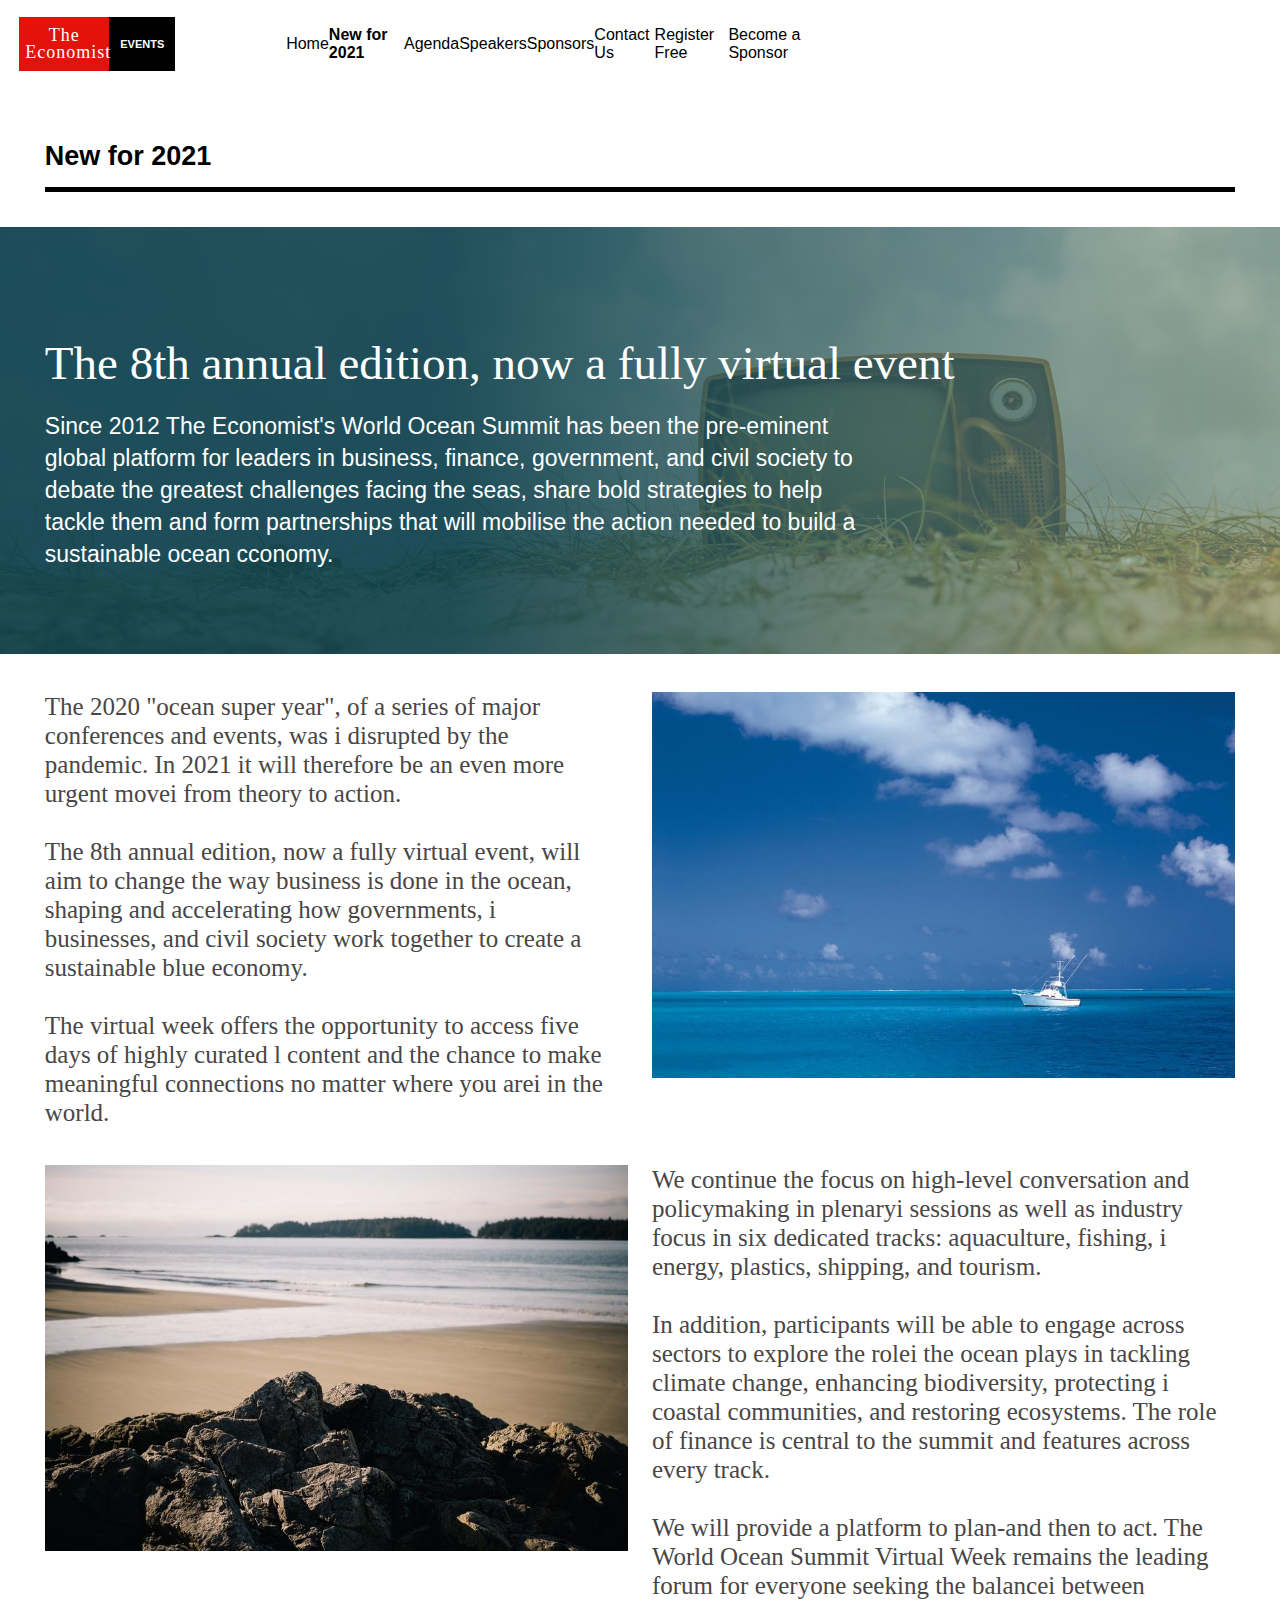
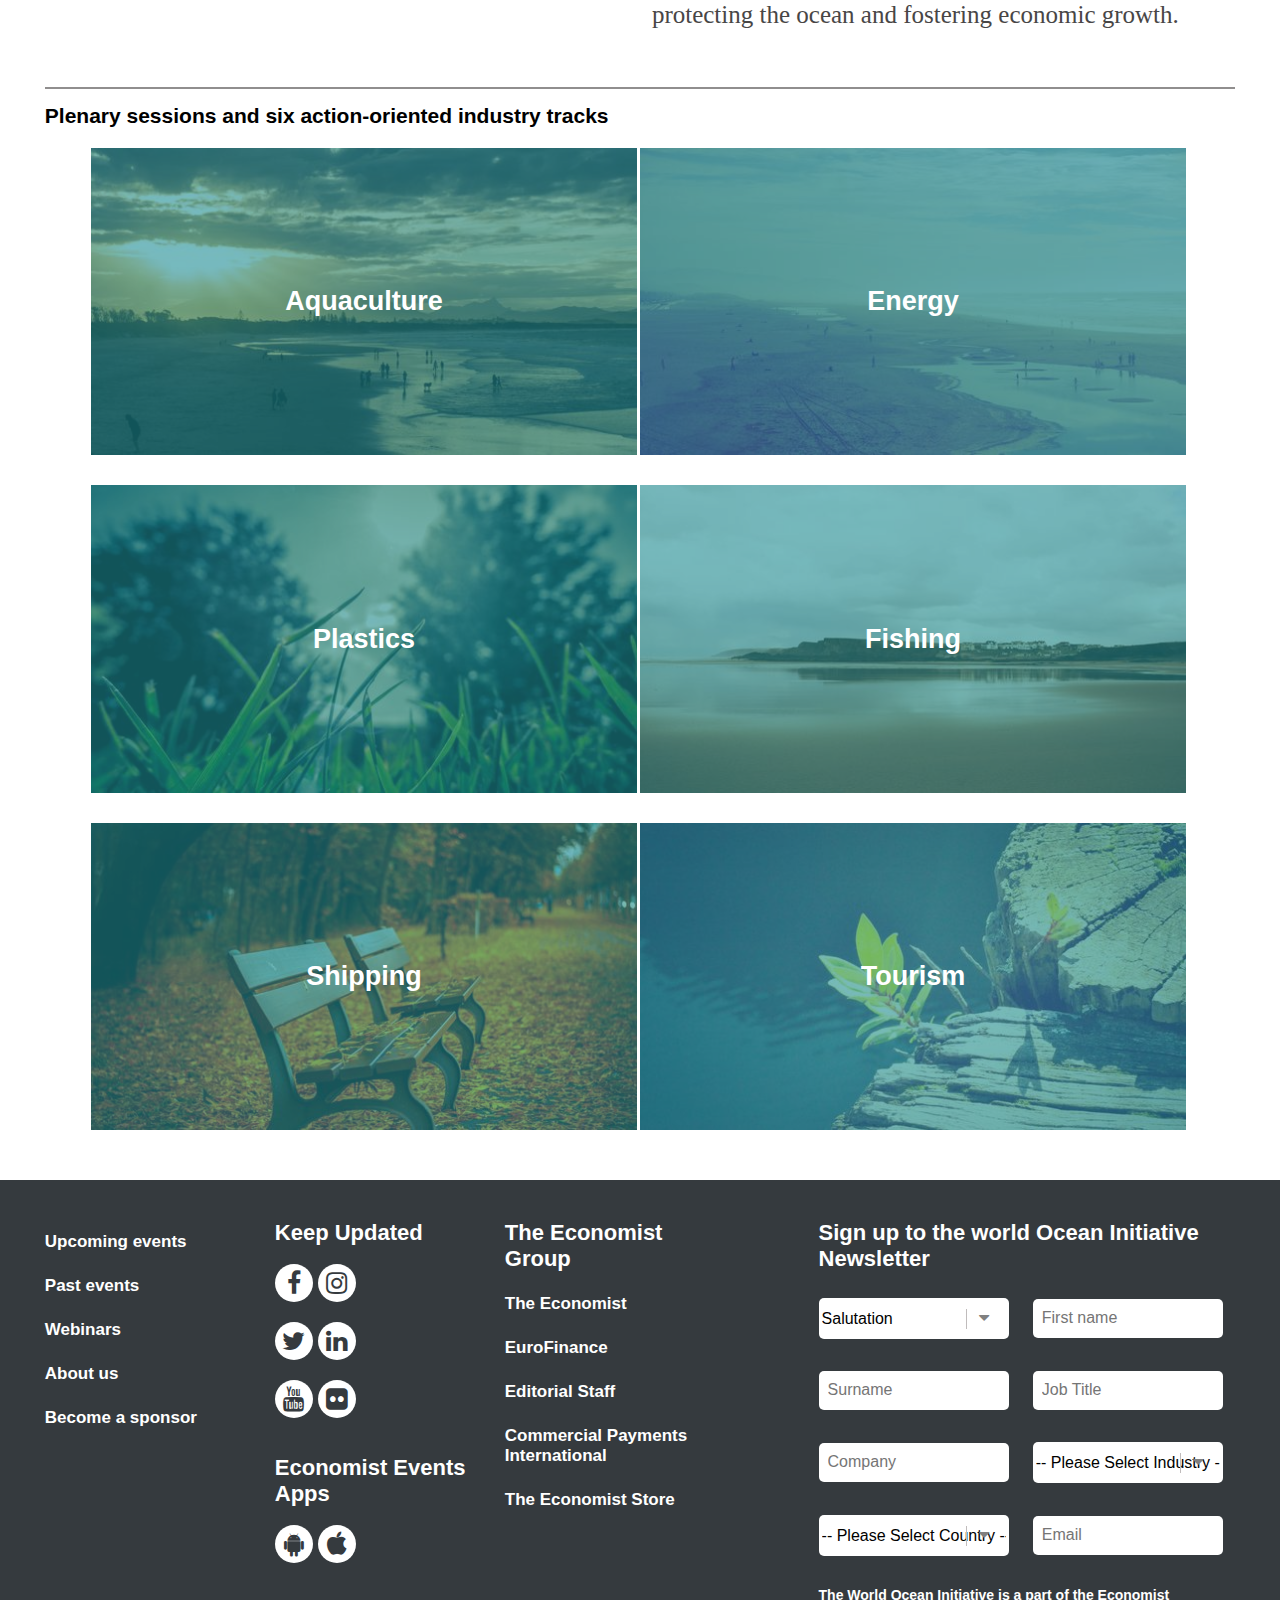
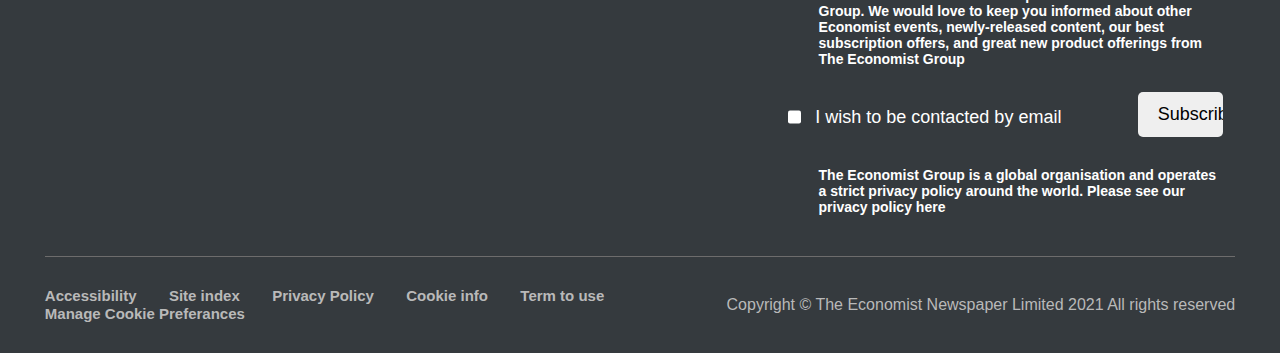
==== commit 99f23dc6: "modify navigation structure" ====
--- a/news.html
+++ b/news.html
@@ -44,19 +44,14 @@
 						<span class="bar3">bar3</span>
 					</div>
 					<ul class="main-menu">
-						<li class="menu-item"><a href="index.html" title="Home">Home</a></li>
-						<li class="menu-item"><a href="news.html" title="New of 2021" class="active">New of 2021</a>
-						</li>
-						<li class="menu-item"><a href="#fixme" title="Agenda">Agenda</a></li>
-						<li class="menu-item"><a href="speakers.html" title="Speakers">Speakers</a></li>
-						<li class="menu-item"><a href="#fixme" title="Sponsors">Sponsors</a></li>
-						<li class="menu-item"><a href="#fixme" title="Contact Us">Contact Us</a></li>
-					</ul>
-					<ul class="sub-menu">
-						<li class="menu-item"><a href="#fixme" title="Register Free" class="active">Register
-								Free</a></li>
-						<li class="menu-item"><a href="#fixme" title="Become a Sponsor">Become a
-								Sponsor</a></li>
+						<li class="menuitem"><a href="index.html">Home</a></li>
+						<li class="menuitem"><a href="news.html" class="active">New for 2021</a></li>
+						<li class="menuitem"><a href="#fixme">Agenda</a></li>
+						<li class="menuitem"><a href="speakers.html">Speakers</a></li>
+						<li class="menuitem"><a href="#fixme">Sponsors</a></li>
+						<li class="menuitem"><a href="#fixme">Contact Us</a></li>
+						<li class="menuitem"><a href="#fixme">Register Free</a></li>
+						<li class="menuitem"><a href="#fixme">Become a Sponsor</a></li>
 					</ul>
 				</nav>
 			</div>
--- a/assets/css/style.css
+++ b/assets/css/style.css
@@ -933,14 +933,38 @@
   -ms-flex-preferred-size: 16%;
       flex-basis: 16%;
   display: none;
-  }
+}
 
 .speakerlist li figure {
   width: 65%;
-  margin: 0 auto;
+  margin: 0 auto 25px auto;
   border-radius: 50%;
-  overflow: hidden;
-}
+  position: relative;
+}
+
+.speakerlist li figure img { border-radius: 50%; }
+
+.speakerlist figure::after {
+  content: '';
+  width: 47px;
+  height: 37px;
+  background: url('../images/flag.png');
+  background-position: 0 0;
+  position: absolute;
+  right: -16%;
+  bottom: 0%;
+  border: 5px solid #efe9e9;
+  border-radius: 28%;
+}
+
+.speakerlist li:nth-child(1) figure::after { background-position: 11% 64%; }
+.speakerlist li:nth-child(2) figure::after { background-position: 58% 10%; }
+.speakerlist li:nth-child(3) figure::after { background-position: 6% 10%; }
+.speakerlist li:nth-child(4) figure::after { background-position: 21% 100%; }
+.speakerlist li:nth-child(5) figure::after { background-position: 21% 63%; }
+.speakerlist li:nth-child(9) figure::after { background-position: 94% 27%; }
+.speakerlist li:nth-child(10) figure::after { background-position: 47% 72%; }
+.speakerlist li:nth-child(12) figure::after { background-position: 94% 0; }
 
 .speaker_name {
   font-size: 22px;
@@ -1190,7 +1214,7 @@
           justify-content: space-between;
   -webkit-box-align: center;
       -ms-flex-align: center;
-          align-items: center;
+          align-items: center;        
 }
 
 #wish {
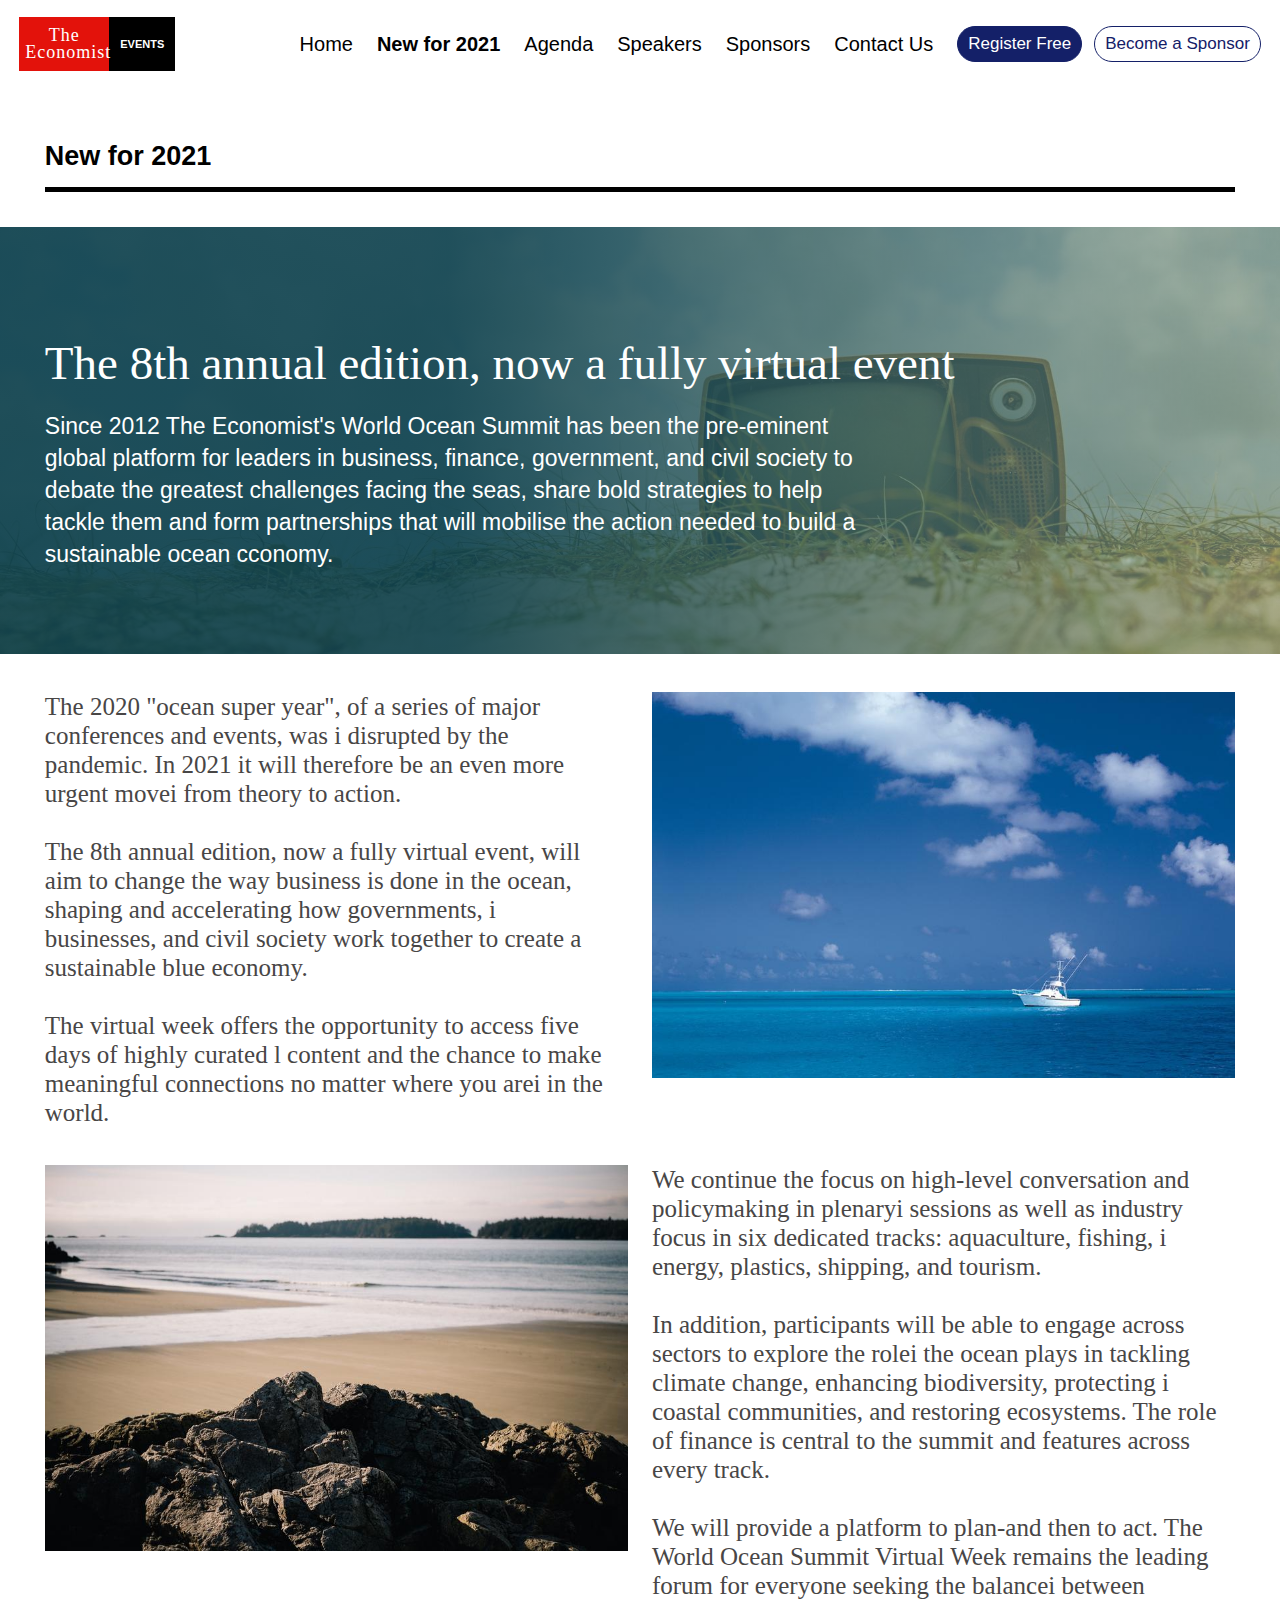
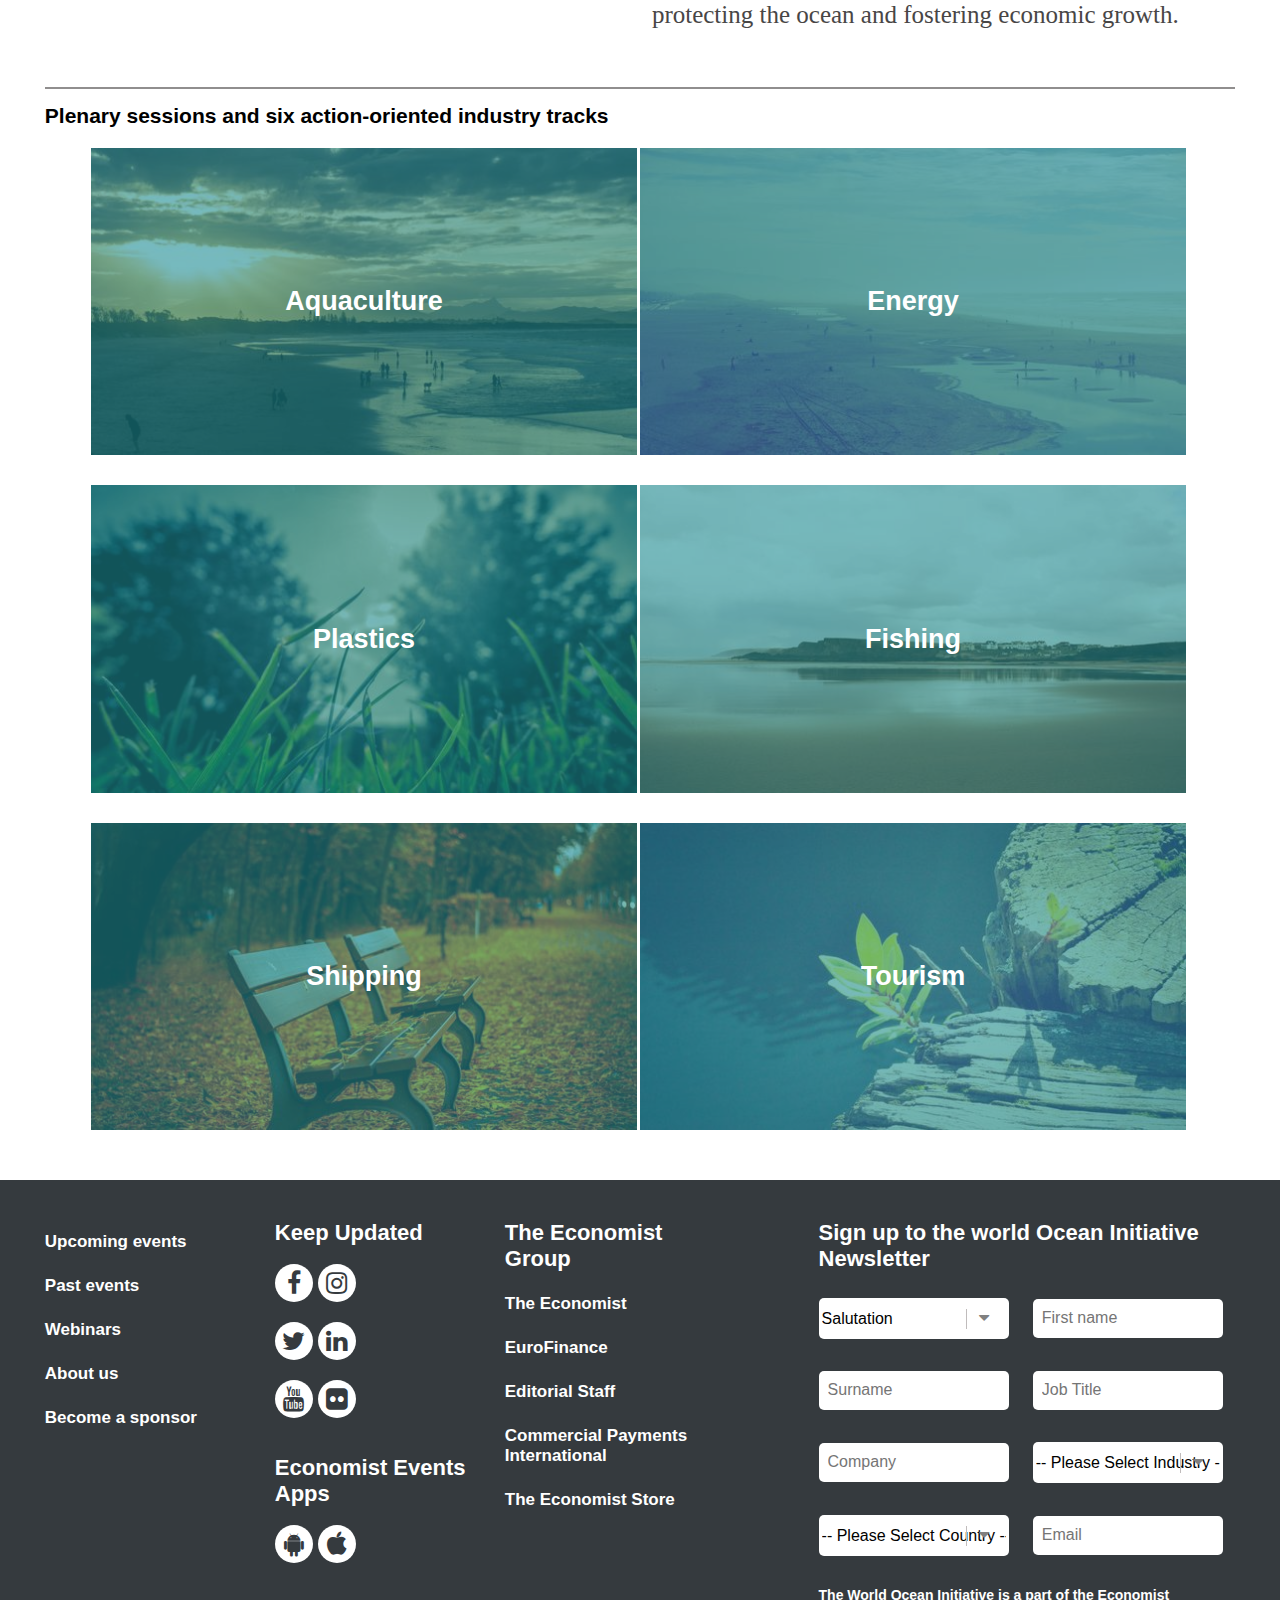
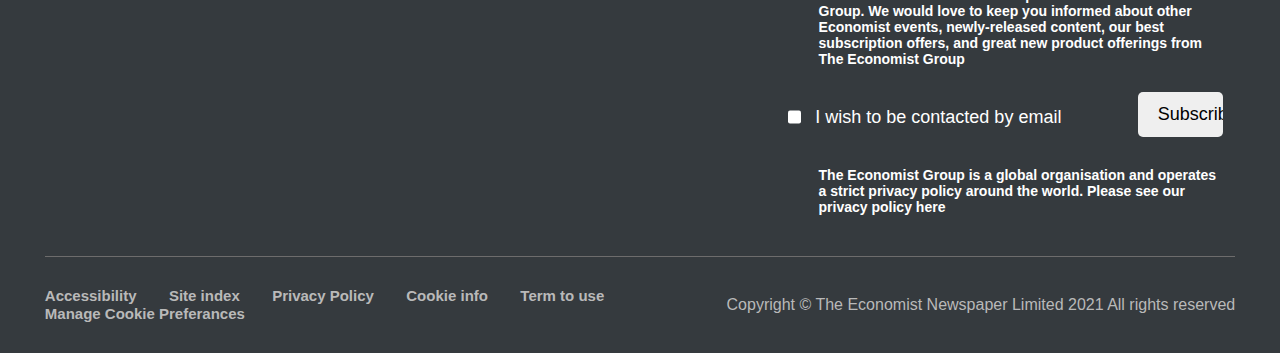
==== commit 61293669: "HTML code commenting done" ====
--- a/news.html
+++ b/news.html
@@ -10,7 +10,6 @@
 	<title>The Economist Events</title>
 
 	<meta name="viewport" content="width=device-width, initial-scale=1, maximum-scale=1">
-
 
 	<!-- Place favicon.ico in the root directory: mathiasbynens.be/notes/touch-icons -->
 	<link rel="shortcut icon" href="favicon.ico" />
@@ -18,7 +17,6 @@
 	<!--font-awesome link for icons-->
 	<link rel="stylesheet" href="https://cdnjs.cloudflare.com/ajax/libs/font-awesome/4.7.0/css/font-awesome.min.css">
 	<!-- Jquery cdn -->
-	<script src="https://ajax.googleapis.com/ajax/libs/jquery/3.5.1/jquery.min.js"></script>
 
 	<!-- Default style-sheet is for 'media' type screen (color computer display).  -->
 	<link rel="stylesheet" media="screen" href="assets/css/style.css">
@@ -28,6 +26,7 @@
 <body>
 	<!--container start-->
 	<div class="container">
+
 		<!--header section start-->
 		<header>
 			<div class="wrapper">
@@ -57,8 +56,10 @@
 			</div>
 		</header>
 		<!--header section start-->
+
 		<!--main section start-->
 		<main>
+
 			<!-- News banner start -->
 			<div class="news-banner">
 				<div class="nbanner-heading">
@@ -130,6 +131,7 @@
 					</div>
 				</div>
 			</article>
+			<!-- super year article end -->
 
 			<!-- New plenary section start -->
 			<section class="new-plenary">
@@ -316,6 +318,7 @@
 	<!--container end-->
 
 	<script src="assets/js/script.js"></script>
+
 </body>
 
 </html>--- a/assets/css/style.css
+++ b/assets/css/style.css
@@ -1,10 +1,3 @@
-/*
-* Prefixed by https://autoprefixer.github.io
-* PostCSS: v7.0.29,
-* Autoprefixer: v9.7.6
-* Browsers: last 4 version
-*/
-
 @charset "utf-8";
 /* ==========================================================================
    1. CSS Reset Code
@@ -157,6 +150,8 @@
   -webkit-box-align: center;
       -ms-flex-align: center;
           align-items: center;
+          -ms-flex-wrap: wrap;
+              flex-wrap: wrap;
 }
 
 .logo { -ms-flex-preferred-size: 12.5%; flex-basis: 12.5%; }
@@ -196,9 +191,8 @@
   font-weight: bold;
 }
 
-nav,
-.main-menu,
-.sub-menu {
+.main-menu {
+  width: 100%;
   display: -webkit-box;
   display: -ms-flexbox;
   display: flex;
@@ -210,38 +204,42 @@
           align-items: center;
 }
 
-nav { -ms-flex-preferred-size: 68.5%; flex-basis: 68.5%; }
-nav a { color: #000; }
- 
-.main-menu { -ms-flex-preferred-size: 65%; flex-basis: 65%; }
-
-.main-menu a { font-size: 21px; }
-
-.main-menu a:hover {text-decoration: underline;}
-.main-menu a.active { font-weight: bold; }
-
-.sub-menu { -ms-flex-preferred-size: 31.5%; flex-basis: 31.5%; }
-
-.sub-menu a,
-.speaker-btn a,
-.load-btn a {
+.main-menu a {
+  padding: 5px 0;
+  margin: 0 22px;
+  font-size: 21px;
+  color: #000;
+}
+
+.main-menu a:hover { text-decoration: underline; }
+
+.menuitem:nth-child(7) a,
+.menuitem:nth-child(8) a,
+.load-btn a,
+.speaker-btn a{
   padding: 7px 20px;
-  border: 1px solid #0E4351;
+  border: 1.4px solid #142068;
   border-radius: 20px;
-  font-weight: bold;
-  font-size: 17px;
-  -webkit-transition: ease .4s;
-  -o-transition: ease .4s;
-  transition: ease .4s;
-  color: #0E4351;
-}
+  background-color: #142068;
+  color: #fff;
+  font-size: 19px;
+}
+
+.menuitem:nth-child(8) a,
+.load-btn a,
+.speaker-btn a { 
+  margin: 0;
+  background-color: #fff;
+  color: #142068;
+}
+
+.menuitem a.active { font-weight: bold; }
 
 .load-btn a:hover,
 .speaker-btn a:hover,
-.sub-menu a:hover,
-.sub-menu a.active {
+.menuitem:nth-child(8) a:hover {
+  background-color: #142068;
   color: #fff;
-  background-color: #142068;
 }
 /*=================================
   Header styling ends here
@@ -259,13 +257,13 @@
 
 .banner .wrapper {
   position: absolute;
+  z-index: 2;
   left: 50%;
   top: 50%;
   -webkit-transform: translate(-50%, -50%);
       -ms-transform: translate(-50%, -50%);
           transform: translate(-50%, -50%);
   text-align: center;
-  z-index: 2;
 }
 
 .banner > figure { position: relative; }
@@ -277,6 +275,8 @@
   position: absolute;
   left: 0;
   top: 0;
+  background: -webkit-gradient(linear, left top, left bottom, from(#9DC1B9), to(rgba(159, 193, 186,.4)));
+  background: -o-linear-gradient(top, #9DC1B9 0%, rgba(159, 193, 186,.4));
   background: linear-gradient(to bottom, #9DC1B9 0%, rgba(159, 193, 186,.4));
 }
 
@@ -306,11 +306,11 @@
   padding: 0;
   margin: 10px 0;
   /* font-size: 4vw; */
+  color: #fff;
   font-size: 74px;
   font-weight: bold;
   line-height: 59px;
   /* line-height: 3.2vw; */
-  color: #fff;
 }
 
 .heading-content h2 span { 
@@ -340,9 +340,9 @@
   border: 1px solid #fff;
   border-radius: 20px;
   margin: 0 18px;
+  color: #fff;
   font-weight: bold;
   font-size: 18px;
-  color: #fff;
   -webkit-transition: ease .4s;
   -o-transition: ease .4s;
   transition: ease .4s;
@@ -350,8 +350,8 @@
 
 .banner-btn a:hover,
 .banner-btn a.active {
+  background-color: #fff;
   color: #40676f;
-  background-color: #fff;
 }
 
 .banner-btn a.active { padding: 8px 4.5%; }
@@ -371,19 +371,19 @@
 
 h3 {
   margin: 25px 0 20px;
+  color: #151212;
   font-size: 47px;
   /* font-weight: bold; */
   font-family: serif;
-  color: #151212;
 }
 
 .tackel-question p {
   padding: 0 6%;
   margin-bottom: 35px;
+  color: #22282e;
   font-size: 26px;
   line-height: 33px;
   font-family: serif;
-  color: #22282e;
 }
 
 .tackel-list {
@@ -407,14 +407,16 @@
 }
 
 .plenary-gallery figure,  /* plenary-gallery section */
-
 .tackel-item figure { 
   width: 99.5%;
   position: relative;
 }
 
 .plenary-gallery li:hover,  /* plenary-gallery section */
-.tackel-item:hover { -webkit-box-shadow: 0 0 20px rgba(0,0,0,.5); box-shadow: 0 0 20px rgba(0,0,0,.5);}
+.tackel-item:hover { 
+  -webkit-box-shadow: 0 0 20px rgba(0,0,0,.5); 
+  box-shadow: 0 0 20px rgba(0,0,0,.5);
+}
 
 .plenary-gallery li:hover figcaption,  /* plenary-gallery section */
 .tackel-item:hover figcaption { opacity: 0; }
@@ -436,10 +438,10 @@
   position: absolute;
   left: 0;
   top: 0;
+  background-color: rgba(28, 140, 148, .6);
+  color: #fff;
   font-size: 27px;
   font-weight: bold;
-  color: #fff;
-  background-color: rgba(28, 140, 148, .6);
   -webkit-transition: .6s;
   -o-transition: .6s;
   transition: .6s;
@@ -564,7 +566,7 @@
 
 .slider .slick-dots li.slick-active button:before,
 .slider li.slick-active button:before {
-  opacity: .75;
+  opacity: .7;
   color: #fff;
 }
 
@@ -690,8 +692,8 @@
   position: absolute;
   left: 0;
   top: 0;
+  background: -o-linear-gradient(left, rgba(14, 67, 81,.9) 35%,rgba(157, 191, 174,.5));
   background: -webkit-gradient(linear, left top, right top, color-stop(35%, rgba(14, 67, 81,.9)),to(rgba(157, 191, 174,.5)));
-  background: -o-linear-gradient(left, rgba(14, 67, 81,.9) 35%,rgba(157, 191, 174,.5));
   background: linear-gradient(to right, rgba(14, 67, 81,.9) 35%,rgba(157, 191, 174,.5));
 }
 
@@ -705,8 +707,8 @@
 
 .newbanner-main p {
   width: 50%;
+  color: #fff;
   font-size: 23px;
-  color: #fff;
   line-height: 32px;
 }
 
@@ -756,10 +758,10 @@
 
 .focus-content p,
 .superyear-content p {
+  color: #484646;
   font-size: 25px;
   line-height: 29px;
   font-family: serif;
-  color: #484646;
 }
 
 .superyear-content p { padding-right: 4%; }
@@ -830,18 +832,18 @@
 .speaker-mainheading { margin-bottom: 20px; }
 .speaker-mainheading h2 {
   padding: 15px 0;
+  border-bottom: 5px solid #000;
+  margin: 43px 0;
   font-size: 27px;
   font-weight: bold;
-  border-bottom: 5px solid #000;
-  margin: 43px 0;
 }
 
 .speaker-mainheading p { font-size: 23px; }
 
 .speaker-btn {
   padding: 39px 0;
+  border-bottom: 1px solid #d6d4d4;
   text-align: end;
-  border-bottom: 1px solid #d6d4d4;
 }
 
 .speaker-tabs {
@@ -864,8 +866,8 @@
   border: 2px solid #40676f;
   border-radius: 6px;
   margin: 10px 16px;
+  color: #0E4351;
   font-size: 20px;
-  color: #0E4351;
 }
 
 .filter-btn a:hover,
@@ -904,8 +906,8 @@
 
 .searchbox button::after {
   content: '\f002';
+  color: #fff;
   font-family: fontAwesome;
-  color: #fff;
 }
 
 .searchbox button span {
@@ -948,13 +950,13 @@
   content: '';
   width: 47px;
   height: 37px;
-  background: url('../images/flag.png');
-  background-position: 0 0;
+  border: 5px solid #efe9e9;
+  border-radius: 28%;
   position: absolute;
   right: -16%;
   bottom: 0%;
-  border: 5px solid #efe9e9;
-  border-radius: 28%;
+  background: url('../images/flag.png');
+  background-position: 0 0;
 }
 
 .speakerlist li:nth-child(1) figure::after { background-position: 11% 64%; }
@@ -967,9 +969,9 @@
 .speakerlist li:nth-child(12) figure::after { background-position: 94% 0; }
 
 .speaker_name {
+  margin: 5px 0;
   font-size: 22px;
   font-weight: bold;
-  margin: 5px 0;
 }
 
 .speaker-title {
@@ -1136,11 +1138,11 @@
   width: 100%;
   padding: 12px 9px;
   border-radius: 5px;
+  border: none;
+  outline: none;
   margin: 10px 0;
   -webkit-box-sizing: border-box;
           box-sizing: border-box;
-  outline: none;
-  border: none;
 }
 
 .form-control select {
@@ -1248,15 +1250,15 @@
   content: '';
   width: 15px;
   height: 10px;
+  border-left: 2px solid #000;
+  border-bottom: 2px solid #000;
   position: absolute;
+  z-index: 5;
   left: -11%;
   top: -7%;
-  border-left: 2px solid #000;
-  border-bottom: 2px solid #000;
   -webkit-transform: rotate(-45deg);
       -ms-transform: rotate(-45deg);
           transform: rotate(-45deg);
-  z-index: 5;
 }
 
 input[type="checkbox"] {
@@ -1279,8 +1281,8 @@
 }
 
 input[type="submit"]:hover {
+  background-color: #000;
   color: #d2d2d2;
-  background-color: #000;
 }
 /* newsletter-form end */
 
@@ -1307,14 +1309,17 @@
 }
 
 .footer-dwn a {
+  color: #b9b9b9;
   font-size: 15px;
   font-weight: bold;
-  color: #b9b9b9;
 }
 
 .footer-dwn a:hover { text-decoration: underline; }
 
-.footer-dwnlist { -ms-flex-preferred-size: 47%; flex-basis: 47%; }
+.footer-dwnlist { 
+  -ms-flex-preferred-size: 47%; 
+  flex-basis: 47%; 
+}
 
 /* Scroll btn */
 .scrollbtn { 
@@ -1366,33 +1371,33 @@
 @media only screen and (max-width: 1731px) {
 
 header .wrapper { width: 97%;}
-nav { -ms-flex-preferred-size: 78.5%; flex-basis: 78.5%; }
-.main-menu { -ms-flex-preferred-size: 56%; flex-basis: 56%; }
-
-.sub-menu { 
-  -ms-flex-preferred-size: 42.5%; 
-      flex-basis: 42.5%;
-  -webkit-box-pack: start;
-      -ms-flex-pack: start;
-          justify-content: flex-start;
-}
-
-.sub-menu .menu-item { margin-right: 5px; }
-
-.sub-menu a,
-.main-menu a { font-size: 16px; }
-
-  /* plenary-gallery section start */
-  .plenary-gallery { -webkit-box-pack: center; -ms-flex-pack: center; justify-content: center; }
-  /* plenary-gallery section end */
-
-  /* new page banner section start */
-  .newbanner-main p { width: 70%; }
-  .newbanner-main h3 { 
-    width: 100%;
-    padding: 0;
-  }
-  /* new page banner section end */
+
+.main-menu a { 
+  font-size: 20px;
+  margin: 0 12px;
+}
+
+
+.menuitem:nth-child(7) a, .menuitem:nth-child(8) a {
+  font-size: 17px;
+  padding: 7px 10px;
+}
+
+/* plenary-gallery section start */
+.plenary-gallery { 
+  -webkit-box-pack: center; 
+  -ms-flex-pack: center; 
+  justify-content: center; 
+}
+/* plenary-gallery section end */
+
+/* new page banner section start */
+.newbanner-main p { width: 70%; }
+.newbanner-main h3 { 
+  width: 100%;
+  padding: 0;
+}
+/* new page banner section end */
 }  
 
 @media only screen and (max-width: 1024px) {
@@ -1429,8 +1434,12 @@
   }
 
 .main-menu a { color: #fff; }
-.sub-menu { display: none; }
-.main-menu.active { -webkit-transform: scaleY(1); -ms-transform: scaleY(1); transform: scaleY(1); }
+.menuitem:nth-child(7) a, .menuitem:nth-child(8) a { display: none; }
+.main-menu.active { 
+  -webkit-transform: scaleY(1); 
+  -ms-transform: scaleY(1); 
+  transform: scaleY(1); 
+}
 
 nav { width: 100%; }
 
@@ -1442,9 +1451,9 @@
   font-size: 48px;
   line-height: 38px;
 }
+
 .heading-content span { font-size: 18px; }
 .heading-content h2 span { font-size: 33px; }
-
 .banner p { font-size: 30px; }
 .date { font-size: 18px; }
 
@@ -1455,8 +1464,15 @@
 
 .slider .wrapper { width: 100%; }
 
-.left-content { -ms-flex-preferred-size: 26%; flex-basis: 26%; }
-.text-content { -ms-flex-preferred-size: 70%; flex-basis: 70%; }
+.left-content { 
+  -ms-flex-preferred-size: 26%;
+  flex-basis: 26%; 
+}
+
+.text-content { 
+  -ms-flex-preferred-size: 70%; 
+  flex-basis: 70%; 
+}
 
 .text-content p { font-size: 20px; }
 .left-content span { font-size: 18px; }
@@ -1468,17 +1484,35 @@
 
 /* imagining section start */
 
-.imagining .wrapper { -webkit-box-orient: vertical; -webkit-box-direction: normal; -ms-flex-direction: column; flex-direction: column; }
+.imagining .wrapper { 
+  -webkit-box-orient: vertical; 
+  -webkit-box-direction: normal; 
+  -ms-flex-direction: column; 
+  flex-direction: column; 
+}
+
 .imagining article p { font-size: 20px; }
 /* imagining section end */
 
 
 /* Footer section start */
-.footer-up { -webkit-box-orient: vertical; -webkit-box-direction: normal; -ms-flex-direction: column; flex-direction: column; }
+.footer-up { 
+  -webkit-box-orient: vertical; 
+  -webkit-box-direction: normal; 
+  -ms-flex-direction: column; 
+  flex-direction: column; 
+}
+
 footer h4 { font-size: 20px; }
+
 .footer-submenu a, 
 .footer-menu { width: 100%; }
-.footer-item { -ms-flex-preferred-size: 25%; flex-basis: 25%; }
+
+.footer-item { 
+  -ms-flex-preferred-size: 25%; 
+  flex-basis: 25%; 
+}
+
 .group-list a { font-size: 16px; }
 .newsletter { margin: 40px 0; }
 
@@ -1488,7 +1522,12 @@
 }
 .social-list a::after { font-size: 17px; }
 
-.footer-dwn { -webkit-box-orient: vertical; -webkit-box-direction: normal; -ms-flex-direction: column; flex-direction: column; }
+.footer-dwn { 
+  -webkit-box-orient: vertical; 
+  -webkit-box-direction: normal; 
+  -ms-flex-direction: column; 
+  flex-direction: column; 
+}
 
 .footer-dwnlist {
   width: 100%;
@@ -1513,9 +1552,9 @@
   /* Speaker page start */
 
 .filter-btn a {
-  padding: 5px 15px;
-  margin: 5px;
-  font-size: 18px;
+  padding: 8px 20px;
+  margin: 8px 14px;
+  font-size: 16px;
 }
 
 .searchbox input { padding: 5px; }
@@ -1525,8 +1564,12 @@
   font-size: 16px;
 }
 
-.speakerlist li { -ms-flex-preferred-size: 25%; flex-basis: 25%; }
+.speakerlist li { 
+  -ms-flex-preferred-size: 25%; 
+  flex-basis: 25%; 
+}
   /* Speaker page end */
+
 
 }
 
@@ -1534,7 +1577,13 @@
 @media only screen and (max-width: 995px) {
   
 /* tackel-question section start */
-.tackel-list { -webkit-box-orient: vertical; -webkit-box-direction: normal; -ms-flex-direction: column; flex-direction: column; }
+.tackel-list { 
+  -webkit-box-orient: vertical; 
+  -webkit-box-direction: normal; 
+  -ms-flex-direction: column; 
+  flex-direction: column; 
+}
+
 .tackel-item { margin: 10px 0; }
 
 .tackel-question p { 
@@ -1587,14 +1636,24 @@
   text-align: center;
 }
 
-.main-controls { -webkit-box-orient: vertical; -webkit-box-direction: normal; -ms-flex-direction: column; flex-direction: column; }
+.main-controls { 
+  -webkit-box-orient: vertical;
+  -webkit-box-direction: normal; 
+  -ms-flex-direction: column; 
+  flex-direction: column; 
+}
 
 .form-control { 
   width: 65%;
   margin: 0 auto;
 }
 
-.subscribe { -webkit-box-orient: vertical; -webkit-box-direction: normal; -ms-flex-direction: column; flex-direction: column; }
+.subscribe { 
+  -webkit-box-orient: vertical; 
+  -webkit-box-direction: normal; 
+  -ms-flex-direction: column; 
+  flex-direction: column; 
+}
 
 .form-control select,
 input[type="submit"] { font-size: 14px; }
@@ -1624,7 +1683,13 @@
   line-height: 20px;
 }
 
-.focus, .superyear { -webkit-box-orient: vertical; -webkit-box-direction: normal; -ms-flex-direction: column; flex-direction: column; }
+.focus, .superyear { 
+  -webkit-box-orient: vertical; 
+  -webkit-box-direction: normal; 
+  -ms-flex-direction: column; 
+  flex-direction: column; 
+}
+
 .focus-content, .superyear-content { width: 100%; }
 
 .focus figure, .superyear figure { 
@@ -1641,7 +1706,10 @@
 
   /* new page end */
 
-.speakerlist li { -ms-flex-preferred-size: 48%; flex-basis: 48%; }
+.speakerlist li { 
+  -ms-flex-preferred-size: 48%; 
+  flex-basis: 48%; 
+}
 
 }
 
@@ -1655,8 +1723,8 @@
 }
 
 .newbanner-main { 
+  background: url('../images/new1.jpg') no-repeat, -o-linear-gradient(left, #0E4351 35%,#9DBFAE); 
   background: url('../images/new1.jpg') no-repeat, -webkit-gradient(linear, left top, right top, color-stop(35%, #0E4351),to(#9DBFAE)); 
-  background: url('../images/new1.jpg') no-repeat, -o-linear-gradient(left, #0E4351 35%,#9DBFAE); 
   background: url('../images/new1.jpg') no-repeat, linear-gradient(to right, #0E4351 35%,#9DBFAE);
   background-size: cover;
   background-blend-mode: overlay;
